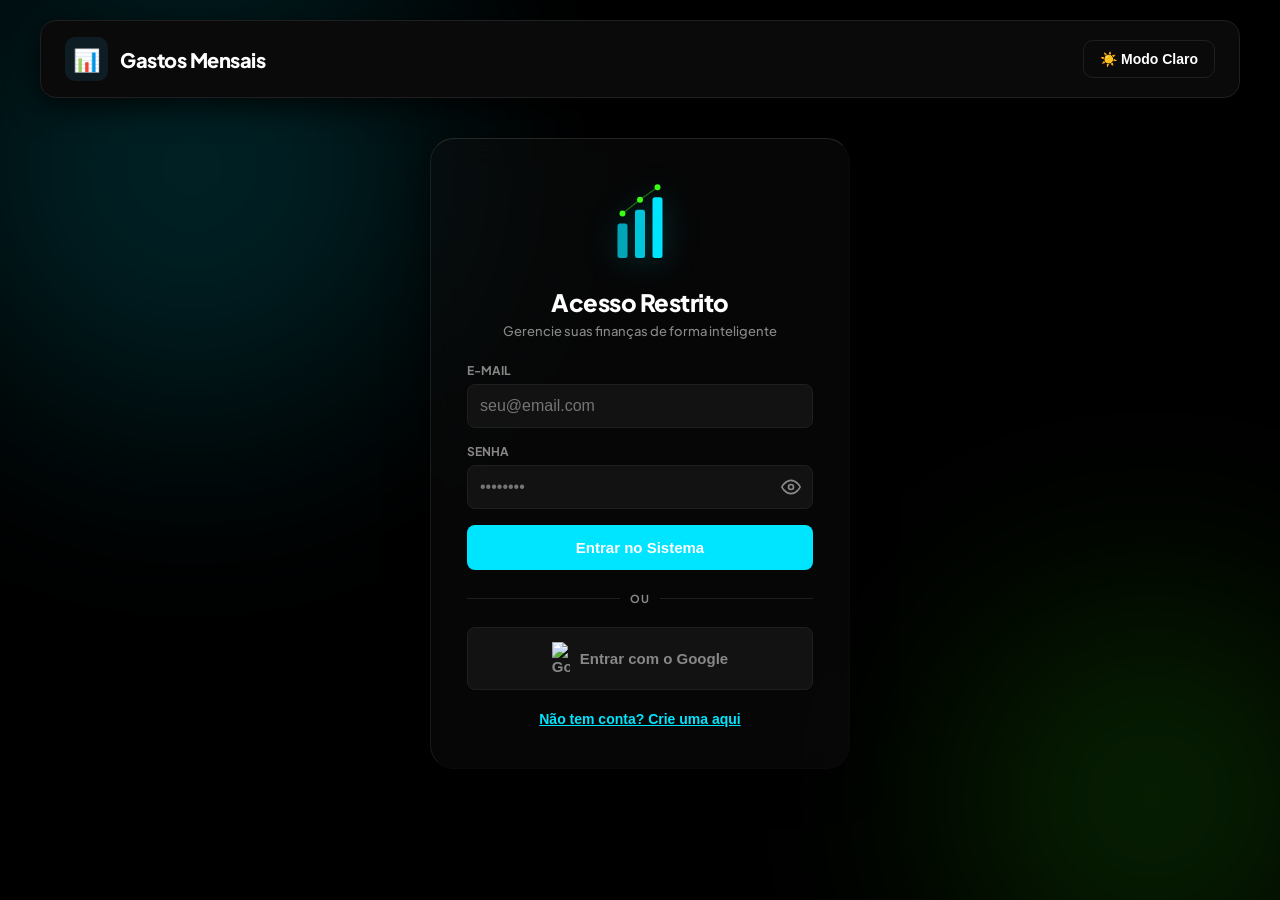
==== public/index.html @ 3fa5c8b8 "Primeiro commit — App de Monitoramento de Gastos" ====
<!DOCTYPE html>
<html lang="pt-BR">
<head>
    <meta charset="UTF-8">
    <meta name="viewport" content="width=device-width, initial-scale=1.0, viewport-fit=cover">
    <meta name="theme-color" content="#0f172a">
    <title>Monitoramento de Gastos</title>
    
    <link href="https://fonts.googleapis.com/css2?family=Plus+Jakarta+Sans:wght@400;500;600;700;800&display=swap" rel="stylesheet">
    <link rel="stylesheet" href="style.css">
    
    <script src="https://cdn.jsdelivr.net/npm/chart.js"></script>
    <script src="https://cdn.jsdelivr.net/npm/chartjs-plugin-datalabels@2.0.0"></script>
</head>
<body>

    <div id="banner-offline" class="banner-offline" style="display: none;">
        <span>⚡ Sem conexão — você está offline. Algumas funções podem não funcionar.</span>
    </div>

    <div class="container">
        
        <div class="cabecalho-principal">
            <div class="logo-container">
                <div class="logo-icone">📊</div>
                <h1 class="logo-marca">Gastos <span>Mensais</span></h1>
            </div>
            <div class="acoes-topo">
                <button id="btn-tema" class="btn-acao icon-btn" title="Alternar Tema">
                    ☀️ Modo Claro
                </button>
                <button id="btn-sair-nav" class="btn-acao btn-sair" style="display: none;">
                    Sair 🚪
                </button>
            </div>
        </div>
        
        <div id="tela-login" class="animado">
            <div class="card-login">
                <div class="login-icone-container">
                    <div class="icone-login-barras">
                        <svg viewBox="0 0 32 32" width="80" height="80">
                            <rect x="7" y="22" width="4" height="8" rx="1" fill="#00e5ff" opacity="0.7">
                                <animate attributeName="height" values="8;14;8" dur="2.5s" repeatCount="indefinite"/>
                                <animate attributeName="y" values="22;16;22" dur="2.5s" repeatCount="indefinite"/>
                            </rect>
                            <rect x="14" y="16" width="4" height="14" rx="1" fill="#00e5ff" opacity="0.85">
                                <animate attributeName="height" values="14;20;14" dur="2.5s" begin="0.2s" repeatCount="indefinite"/>
                                <animate attributeName="y" values="16;10;16" dur="2.5s" begin="0.2s" repeatCount="indefinite"/>
                            </rect>
                            <rect x="21" y="10" width="4" height="20" rx="1" fill="#00e5ff">
                                <animate attributeName="height" values="20;26;20" dur="2.5s" begin="0.4s" repeatCount="indefinite"/>
                                <animate attributeName="y" values="10;4;10" dur="2.5s" begin="0.4s" repeatCount="indefinite"/>
                            </rect>
                            <circle cx="9" cy="18" r="1.2" fill="#39ff14">
                                <animate attributeName="cy" values="18;12;18" dur="2.5s" repeatCount="indefinite"/>
                            </circle>
                            <circle cx="16" cy="12" r="1.2" fill="#39ff14">
                                <animate attributeName="cy" values="12;6;12" dur="2.5s" begin="0.2s" repeatCount="indefinite"/>
                            </circle>
                            <circle cx="23" cy="6" r="1.2" fill="#39ff14">
                                <animate attributeName="cy" values="6;0;6" dur="2.5s" begin="0.4s" repeatCount="indefinite"/>
                            </circle>
                            <line x1="9" y1="18" x2="16" y2="12" stroke="#39ff14" stroke-width="0.5" opacity="0.4">
                                <animate attributeName="y1" values="18;12;18" dur="2.5s" repeatCount="indefinite"/>
                                <animate attributeName="y2" values="12;6;12" dur="2.5s" begin="0.2s" repeatCount="indefinite"/>
                            </line>
                            <line x1="16" y1="12" x2="23" y2="6" stroke="#39ff14" stroke-width="0.5" opacity="0.4">
                                <animate attributeName="y1" values="12;6;12" dur="2.5s" begin="0.2s" repeatCount="indefinite"/>
                                <animate attributeName="y2" values="6;0;6" dur="2.5s" begin="0.4s" repeatCount="indefinite"/>
                            </line>
                        </svg>
                    </div>
                </div>
                <h2 id="titulo-login">Acesso Restrito</h2>
                <p class="login-subtitulo">Gerencie suas finanças de forma inteligente</p>
                <form id="form-login">
    <div class="input-group">
        <label for="email-login">E-mail</label>
        <input type="email" id="email-login" placeholder="seu@email.com" required>
    </div>
    <div class="input-group">
        <label for="senha-login">Senha</label>
        <div class="campo-senha-wrapper">
            <input type="password" id="senha-login" placeholder="••••••••" required minlength="6">
            <button type="button" class="btn-toggle-senha" data-alvo="senha-login" title="Mostrar senha">
                <svg class="icone-olho-aberto" width="20" height="20" viewBox="0 0 24 24" fill="none" stroke="currentColor" stroke-width="2" stroke-linecap="round" stroke-linejoin="round"><path d="M1 12s4-8 11-8 11 8 11 8-4 8-11 8-11-8-11-8z"/><circle cx="12" cy="12" r="3"/></svg>
                <svg class="icone-olho-fechado" width="20" height="20" viewBox="0 0 24 24" fill="none" stroke="currentColor" stroke-width="2" stroke-linecap="round" stroke-linejoin="round" style="display:none;"><path d="M17.94 17.94A10.07 10.07 0 0 1 12 20c-7 0-11-8-11-8a18.45 18.45 0 0 1 5.06-5.94M9.9 4.24A9.12 9.12 0 0 1 12 4c7 0 11 8 11 8a18.5 18.5 0 0 1-2.16 3.19m-6.72-1.07a3 3 0 1 1-4.24-4.24"/><line x1="1" y1="1" x2="23" y2="23"/></svg>
            </button>
        </div>
    </div>
    <div id="container-confirma-senha" class="input-group" style="display: none;">
        <label for="confirma-senha">Confirme a Senha</label>
        <div class="campo-senha-wrapper">
            <input type="password" id="confirma-senha" placeholder="••••••••" minlength="6">
            <button type="button" class="btn-toggle-senha" data-alvo="confirma-senha" title="Mostrar senha">
                <svg class="icone-olho-aberto" width="20" height="20" viewBox="0 0 24 24" fill="none" stroke="currentColor" stroke-width="2" stroke-linecap="round" stroke-linejoin="round"><path d="M1 12s4-8 11-8 11 8 11 8-4 8-11 8-11-8-11-8z"/><circle cx="12" cy="12" r="3"/></svg>
                <svg class="icone-olho-fechado" width="20" height="20" viewBox="0 0 24 24" fill="none" stroke="currentColor" stroke-width="2" stroke-linecap="round" stroke-linejoin="round" style="display:none;"><path d="M17.94 17.94A10.07 10.07 0 0 1 12 20c-7 0-11-8-11-8a18.45 18.45 0 0 1 5.06-5.94M9.9 4.24A9.12 9.12 0 0 1 12 4c7 0 11 8 11 8a18.5 18.5 0 0 1-2.16 3.19m-6.72-1.07a3 3 0 1 1-4.24-4.24"/><line x1="1" y1="1" x2="23" y2="23"/></svg>
            </button>
        </div>
    </div>
    <div id="container-forca-senha" class="forca-senha-container" style="display: none;">
        <div class="forca-senha-barras">
            <div class="forca-barra" id="forca-barra-1"></div>
            <div class="forca-barra" id="forca-barra-2"></div>
            <div class="forca-barra" id="forca-barra-3"></div>
            <div class="forca-barra" id="forca-barra-4"></div>
        </div>
        <span id="forca-senha-texto" class="forca-senha-texto">Muito fraca</span>
        <div id="forca-senha-dicas" class="forca-senha-dicas"></div>
    </div>
    
    <button type="submit" id="btn-entrar" class="btn-primario">Entrar no Sistema</button>
    
    <div class="login-divisor">
        <hr><span>OU</span><hr>
    </div>
    
    <button type="button" id="btn-google" class="btn-secundario btn-google-login">
        <img src="https://www.gstatic.com/firebasejs/ui/2.0.0/images/auth/google.svg" alt="Google" style="width: 18px;">
        Entrar com o Google
    </button>
</form>
                <p id="msg-erro" class="erro-login" style="display: none;">Erro ao acessar!</p>
                <button id="btn-mudar-modo" class="btn-alternar-auth">Não tem conta? Crie uma aqui</button>
            </div>
        </div>

        <div id="tela-app" style="display: none;" class="animado">
            
            <div id="saudacao-usuario" class="saudacao-usuario">
                <h2>Olá, <span id="nome-usuario">usuário</span>!</h2>
                <p id="saudacao-subtitulo">Veja como estão suas finanças hoje.</p>
            </div>

            <div class="dashboard-grid">
                
                <div class="coluna-resumo">
                    <div class="card card-espacado">
                        <div class="resumo-cabecalho">
                            <h3>Resumo Financeiro</h3>
                            <select id="filtro-mes">
                                <option value="Todos">Carregando...</option>
                            </select>
                        </div>
                        
                        <div class="grid-resumo">
                            <div class="card-resumo card-receita">
                                <p class="rotulo-resumo">⬆️ Receitas</p>
                                <p id="valor-receitas-display" class="valor-resumo valor-receita">R$ 0,00</p>
                            </div>
                            
                            <div class="card-resumo card-despesa">
                                <p class="rotulo-resumo">⬇️ Despesas</p>
                                <p id="valor-despesas-display" class="valor-resumo valor-despesa">R$ 0,00</p>
                            </div>

                            <div class="card-resumo card-saldo">
                                <p class="rotulo-resumo">Saldo Líquido</p>
                                <p id="valor-saldo-display" class="valor-resumo valor-saldo">R$ 0,00</p>
                            </div>

                            <div class="card-resumo card-progresso">
                                <p class="rotulo-resumo">📉 Uso da Receita</p>
                                <div class="barra-progresso-container">
                                    <div class="barra-progresso-fundo">
                                        <div id="barra-progresso-preenchimento" class="barra-progresso-preenchimento" style="width: 0%;"></div>
                                    </div>
                                    <span id="texto-progresso" class="texto-progresso">0%</span>
                                </div>
                                <p id="legenda-progresso" class="legenda-progresso">Sem receitas registradas</p>
                            </div>
                        </div>
                    </div>

                    <div class="card">
                        <h3 class="titulo-secao">Distribuição de Gastos</h3>
                        <div class="painel-grafico">
                            <canvas id="graficoPizza"></canvas>
                        </div>
                        <div id="dashboard-categorias" class="dashboard-categorias"></div>
                    </div>
                </div>

                <div class="coluna-dados">
                    <div class="card card-espacado">
                        <form id="form-despesa" autocomplete="off">
                            <div class="form-despesa-grid">
                                <div class="input-group">
                                    <label for="tipo-lancamento">Tipo</label>
                                    <select id="tipo-lancamento" class="tipo-lancamento-select" required>
                                        <option value="saida" selected>🔴 Despesa</option>
                                        <option value="entrada">🟢 Receita</option>
                                    </select>
                                </div>
                                <div class="input-group">
                                    <label for="descricao">Descrição</label>
                                    <input type="text" id="descricao" placeholder="Ex: Salário, Aluguel..." required maxlength="100">
                                </div>
                                <div class="input-group">
                                    <label for="categoria">Categoria</label>
                                    <select id="categoria" required>
                                        <option value="" disabled selected>Escolha...</option>
                                        <option value="Contas Fixas">Contas Fixas</option>
                                        <option value="Alimentação">Alimentação</option>
                                        <option value="Transporte">Transporte</option>
                                        <option value="Educação">Educação</option>
                                        <option value="Saúde">Saúde</option>
                                        <option value="Outros">Outros</option>
                                    </select>
                                </div>
                                <div class="input-group">
                                    <label for="valor">Valor (R$)</label>
                                    <input type="number" id="valor" placeholder="0,00" step="0.01" min="0.01" max="9999999.99" required>
                                </div>
                                <div class="input-group">
                                    <label for="data-lancamento">Data</label>
                                    <input type="date" id="data-lancamento">
                                </div>
                            </div>
                            <div class="form-acoes">
                                <button type="submit" id="btn-submit" class="btn-primario">➕ Adicionar Lançamento</button>
                                <button type="button" id="btn-cancelar-edicao" class="btn-cancelar">❌ Cancelar</button>
                            </div>
                        </form>
                    </div>

                    <div class="card">
                        <div class="cabecalho-tabela">
                            <h3>Histórico de Lançamentos</h3>
                        </div>
                        <div class="barra-busca-container">
                            <input type="text" id="input-busca" placeholder="🔍 Buscar lançamentos..." class="input-busca">
                        </div>
                        <div class="tabela-responsiva">
                            <table id="tabela-despesas">
                                <thead>
                                    <tr>
                                        <th>Ações</th>
                                        <th>Descrição</th>
                                        <th>Categoria</th>
                                        <th>Data</th>
                                        <th class="coluna-valor">Valor</th>
                                    </tr>
                                </thead>
                                <tbody id="tabela-corpo"></tbody>
                            </table>
                        </div>
                    </div>
                </div>

            </div>
        </div>
    </div>

    <div id="modal-confirmar" class="modal-overlay" style="display: none;">
        <div class="modal-caixa">
            <div class="modal-icone">⚠️</div>
            <h3 id="modal-titulo">Confirmar ação</h3>
            <p id="modal-mensagem">Tem certeza que deseja apagar este lançamento?</p>
            <div class="modal-botoes">
                <button id="modal-cancelar" class="btn-secundario">Cancelar</button>
                <button id="modal-confirmar-btn" class="btn-primario btn-perigo">Apagar</button>
            </div>
        </div>
    </div>

    <div id="toast-container" class="toast-container"></div>

    <button id="btn-abrir-chat" class="btn-ia-flutuante" style="display: none;">
        <span class="btn-ia-icone">✨</span>
        <span class="btn-ia-texto">Assistente IA</span>
    </button>

    <div id="container-chat-ia" class="chat-ia-oculto">
        <div class="chat-cabecalho">
            <div class="chat-cabecalho-info">
                <div class="chat-avatar">🤖</div>
                <div>
                    <h3>Assistente Financeiro</h3>
                    <span class="chat-status">● Online</span>
                </div>
            </div>
            <button id="btn-fechar-chat" title="Fechar chat">✕</button>
        </div>
        <div id="area-mensagens" class="chat-mensagens">
            <div class="mensagem ia">
                <div class="mensagem-conteudo">Olá! Sou sua IA financeira. Tenho acesso aos seus dados — pergunte sobre seus gastos, saldo ou peça dicas! 💰</div>
            </div>
        </div>
        <div class="chat-input-grupo">
            <input type="text" id="input-mensagem-ia" placeholder="Pergunte algo...">
            <button id="btn-enviar-ia" title="Enviar mensagem">
                <svg width="18" height="18" viewBox="0 0 24 24" fill="none" stroke="currentColor" stroke-width="2.5" stroke-linecap="round" stroke-linejoin="round"><line x1="22" y1="2" x2="11" y2="13"/><polygon points="22 2 15 22 11 13 2 9 22 2"/></svg>
            </button>
        </div>
    </div>

    <script type="module" src="app.js"></script>
</body>
</html>
---- public/style.css ----
:root {
    --bg-fundo: #000000;
    --bg-cards: #0a0a0a;
    --bg-inputs: #121212;
    --texto-dark: #ffffff;
    --texto-muted: #888888;
    --borda: #1f1f1f;
    --primaria: #00e5ff;
    --primaria-hover: #00b8cc;
    --sucesso: #39ff14;
    --perigo: #ff003c;
    --sombra-card: 0 8px 32px 0 rgba(0, 0, 0, 0.8);
    --sombra-hover: 0 8px 32px 0 rgba(0, 229, 255, 0.15);
    --transicao: all 0.3s cubic-bezier(0.4, 0, 0.2, 1);
}

body.light-mode {
    --bg-fundo: #f1f5f9;
    --bg-cards: #ffffff;
    --bg-inputs: #f8fafc;
    --texto-dark: #0f172a;
    --texto-muted: #64748b;
    --borda: #e2e8f0;
    --primaria: #2563eb;
    --primaria-hover: #1d4ed8;
    --sucesso: #16a34a;
    --perigo: #dc2626;
    --sombra-card: 0 4px 6px -1px rgba(0, 0, 0, 0.05), 0 2px 4px -2px rgba(0, 0, 0, 0.025);
    --sombra-hover: 0 10px 15px -3px rgba(0, 0, 0, 0.1);
}

*, *::before, *::after {
    box-sizing: border-box;
}

html, body {
    overflow-x: hidden;
    max-width: 100vw;
    margin: 0;
    padding: 0;
}

body {
    font-family: 'Plus Jakarta Sans', sans-serif;
    background-color: var(--bg-fundo);
    color: var(--texto-dark);
    min-height: 100vh;
    transition: background-color 0.4s ease, color 0.4s ease;
    position: relative;
    z-index: 1;
    padding: 20px;
}

body::before, body::after {
    content: '';
    position: fixed;
    border-radius: 50%;
    filter: blur(120px);
    z-index: -1;
    pointer-events: none;
    opacity: 0.15;
    transition: var(--transicao);
}

body::before {
    top: -10%;
    left: -5%;
    width: 40vw;
    height: 40vw;
    background: var(--primaria);
}

body::after {
    bottom: -10%;
    right: -5%;
    width: 30vw;
    height: 30vw;
    background: var(--sucesso);
}

body.light-mode::before, body.light-mode::after {
    display: block;
    filter: blur(140px);
    opacity: 0.85;
}

body.light-mode::before {
    background: linear-gradient(135deg, #93c5fd, #a5b4fc);
    width: 50vw;
    height: 50vw;
}

body.light-mode::after {
    background: linear-gradient(135deg, #86efac, #6ee7b7);
    width: 40vw;
    height: 40vw;
}

.container {
    max-width: 1200px;
    margin: 0 auto;
    position: relative;
    width: 100%;
}

.cabecalho-principal {
    display: flex;
    justify-content: space-between;
    align-items: center;
    margin-bottom: 40px;
    padding: 16px 24px;
    background: var(--bg-cards);
    border: 1px solid var(--borda);
    border-radius: 16px;
    box-shadow: var(--sombra-card);
}

.logo-container {
    display: flex;
    align-items: center;
    gap: 12px;
}

.logo-icone {
    font-size: 22px;
    background: rgba(56, 189, 248, 0.1);
    padding: 8px;
    border-radius: 10px;
}

.logo-marca {
    font-size: 20px;
    font-weight: 800;
    margin: 0;
    color: var(--texto-dark);
    letter-spacing: -0.5px;
}

.logo-marca span {
    color: var(--texto-dark);
}

.acoes-topo {
    display: flex;
    gap: 12px;
    align-items: center;
}

.btn-acao {
    background: transparent;
    border: 1px solid var(--borda);
    color: var(--texto-dark);
    padding: 10px 16px;
    border-radius: 10px;
    cursor: pointer;
    font-size: 14px;
    font-weight: 600;
    transition: var(--transicao);
    display: flex;
    align-items: center;
    gap: 8px;
}

.btn-acao:hover {
    background: var(--bg-inputs);
    transform: translateY(-2px);
    border-color: var(--texto-muted);
}

.btn-sair {
    border-color: transparent;
    color: var(--perigo);
    background: rgba(248, 113, 113, 0.1);
}

.btn-sair:hover {
    background: var(--perigo);
    color: white;
    border-color: var(--perigo);
}

#tela-login {
    display: flex;
    justify-content: center;
    align-items: center;
    min-height: 70vh;
}

.card-login {
    background: rgba(15, 15, 15, 0.45);
    backdrop-filter: blur(16px);
    -webkit-backdrop-filter: blur(16px);
    border-top: 1px solid rgba(255, 255, 255, 0.12);
    border-left: 1px solid rgba(255, 255, 255, 0.08);
    border-right: 1px solid rgba(255, 255, 255, 0.02);
    border-bottom: 1px solid rgba(255, 255, 255, 0.02);
    padding: 40px 36px;
    border-radius: 24px;
    box-shadow: 0 10px 40px 0 rgba(0, 0, 0, 0.6);
    width: 100%;
    max-width: 420px;
    text-align: center;
    transition: var(--transicao);
}

body.light-mode .card-login {
    background: rgba(255, 255, 255, 0.55);
    backdrop-filter: blur(20px);
    -webkit-backdrop-filter: blur(20px);
    border-top: 1px solid rgba(255, 255, 255, 0.8);
    border-left: 1px solid rgba(255, 255, 255, 0.6);
    border-right: 1px solid rgba(0, 0, 0, 0.04);
    border-bottom: 1px solid rgba(0, 0, 0, 0.06);
    box-shadow: 0 8px 32px -4px rgba(0, 0, 0, 0.1), 0 2px 4px rgba(0, 0, 0, 0.04);
}

/* =========================================
   ÍCONE ANIMADO DE LOGIN
   ========================================= */
.login-icone-container {
    position: relative;
    width: 88px;
    height: 88px;
    margin: 0 auto 12px auto;
    display: flex;
    align-items: center;
    justify-content: center;
}

.icone-login-barras {
    width: 80px;
    height: 80px;
    display: flex;
    align-items: center;
    justify-content: center;
    filter: drop-shadow(0 4px 16px rgba(0, 229, 255, 0.25));
}

.icone-login-barras svg {
    overflow: visible;
}

/* Light mode - barras usam cores do tema claro */
body.light-mode .icone-login-barras {
    filter: drop-shadow(0 4px 12px rgba(37, 99, 235, 0.2));
}

body.light-mode .icone-login-barras rect[fill="#00e5ff"] {
    fill: #2563eb;
}

body.light-mode .icone-login-barras circle[fill="#39ff14"] {
    fill: #16a34a;
}

body.light-mode .icone-login-barras line[stroke="#39ff14"] {
    stroke: #16a34a;
}

/* =========================================
   INDICADOR DE FORÇA DA SENHA
   ========================================= */
.forca-senha-container {
    display: flex;
    flex-direction: column;
    gap: 6px;
    padding: 0;
    animation: fadeIn 0.3s ease-out;
}

.forca-senha-barras {
    display: flex;
    gap: 4px;
}

.forca-barra {
    flex: 1;
    height: 4px;
    border-radius: 99px;
    background: var(--borda);
    transition: background 0.3s ease, box-shadow 0.3s ease;
}

.forca-barra.ativa-fraca {
    background: #ef4444;
    box-shadow: 0 0 6px rgba(239, 68, 68, 0.3);
}

.forca-barra.ativa-media {
    background: #f59e0b;
    box-shadow: 0 0 6px rgba(245, 158, 11, 0.3);
}

.forca-barra.ativa-boa {
    background: #22c55e;
    box-shadow: 0 0 6px rgba(34, 197, 94, 0.3);
}

.forca-barra.ativa-forte {
    background: #06b6d4;
    box-shadow: 0 0 6px rgba(6, 182, 212, 0.3);
}

.forca-senha-texto {
    font-size: 11px;
    font-weight: 700;
    text-transform: uppercase;
    letter-spacing: 0.5px;
    text-align: left;
    transition: color 0.3s ease;
}

.forca-senha-texto.texto-fraca { color: #ef4444; }
.forca-senha-texto.texto-media { color: #f59e0b; }
.forca-senha-texto.texto-boa { color: #22c55e; }
.forca-senha-texto.texto-forte { color: #06b6d4; }

.forca-senha-dicas {
    display: flex;
    flex-wrap: wrap;
    gap: 4px;
    text-align: left;
}

.dica-senha {
    font-size: 10px;
    padding: 2px 8px;
    border-radius: 4px;
    font-weight: 600;
    transition: all 0.2s ease;
}

.dica-senha.pendente {
    background: rgba(239, 68, 68, 0.1);
    color: #ef4444;
    border: 1px solid rgba(239, 68, 68, 0.2);
}

.dica-senha.completa {
    background: rgba(34, 197, 94, 0.1);
    color: #22c55e;
    border: 1px solid rgba(34, 197, 94, 0.2);
    text-decoration: line-through;
    opacity: 0.7;
}

body.light-mode .dica-senha.pendente {
    background: #fef2f2;
    color: #dc2626;
    border-color: #fecaca;
}

body.light-mode .dica-senha.completa {
    background: #f0fdf4;
    color: #16a34a;
    border-color: #bbf7d0;
}

.card-login h2 {
    margin-bottom: 6px;
    font-size: 24px;
    font-weight: 800;
    letter-spacing: -0.5px;
}

.login-subtitulo {
    color: var(--texto-muted);
    font-size: 13px;
    font-weight: 500;
    margin: 0 0 24px 0;
}

.card-login form {
    display: flex;
    flex-direction: column;
    gap: 16px;
}

.login-divisor {
    display: flex;
    align-items: center;
    gap: 10px;
    margin: 4px 0;
}

.login-divisor hr {
    flex: 1;
    border: none;
    border-top: 1px solid var(--borda);
}

.login-divisor span {
    font-size: 11px;
    color: var(--texto-muted);
    font-weight: 700;
    letter-spacing: 1px;
}

.btn-google-login {
    display: flex;
    justify-content: center;
    align-items: center;
    gap: 10px;
    width: 100%;
}

#container-confirma-senha {
    display: none;
    width: 100%;
}

.erro-login {
    display: none;
    color: var(--perigo);
    margin-top: 15px;
    font-size: 14px;
    font-weight: 700;
    padding: 8px;
    background: rgba(239, 68, 68, 0.1);
    border-radius: 6px;
}

.btn-alternar-auth {
    background: none;
    border: none;
    color: var(--primaria);
    cursor: pointer;
    margin-top: 20px;
    font-weight: 600;
    font-size: 14px;
    text-decoration: underline;
}

.dashboard-grid {
    display: grid;
    grid-template-columns: 350px 1fr;
    gap: 24px;
    align-items: start;
}

.card {
    background: rgba(15, 15, 15, 0.45);
    backdrop-filter: blur(16px);
    -webkit-backdrop-filter: blur(16px);
    border-top: 1px solid rgba(255, 255, 255, 0.12);
    border-left: 1px solid rgba(255, 255, 255, 0.08);
    border-right: 1px solid rgba(255, 255, 255, 0.02);
    border-bottom: 1px solid rgba(255, 255, 255, 0.02);
    border-radius: 20px;
    padding: 24px;
    box-shadow: 0 10px 40px 0 rgba(0, 0, 0, 0.6);
    margin-bottom: 24px;
    transition: box-shadow 0.3s ease, transform 0.3s cubic-bezier(0.25, 0.8, 0.25, 1);
}

.card:hover {
    box-shadow: 0 15px 40px -5px rgba(0, 0, 0, 0.7);
    transform: translateY(-2px);
}

.card-resumo {
    padding: 20px;
    border-radius: 12px;
    background: linear-gradient(135deg, rgba(255, 255, 255, 0.05) 0%, rgba(0, 0, 0, 0.4) 100%);
    backdrop-filter: blur(16px);
    -webkit-backdrop-filter: blur(16px);
    position: relative;
    overflow: hidden;
    z-index: 1;
    border-top: 1px solid rgba(255, 255, 255, 0.15);
    border-left: 1px solid rgba(255, 255, 255, 0.15);
    border-right: 1px solid rgba(255, 255, 255, 0.02);
    border-bottom: 1px solid rgba(255, 255, 255, 0.02);
    transition: transform 0.3s cubic-bezier(0.25, 0.8, 0.25, 1), box-shadow 0.3s cubic-bezier(0.25, 0.8, 0.25, 1);
}

.card-resumo:hover {
    transform: translateY(-5px) scale(1.02);
    box-shadow: 0 12px 24px -10px rgba(0, 0, 0, 0.7);
}

.card-resumo::before {
    display: none;
}

.card-receita {
    box-shadow: 0 8px 20px -10px rgba(57, 255, 20, 0.08);
}

.card-despesa {
    box-shadow: 0 8px 20px -10px rgba(255, 0, 60, 0.08);
}

.card-saldo {
    box-shadow: 0 8px 20px -10px rgba(0, 229, 255, 0.08);
}

#valor-receitas-display, .brilho-positivo, .valor-positivo {
    color: var(--sucesso) !important;
    text-shadow: 0 0 12px rgba(57, 255, 20, 0.25) !important;
}

#valor-despesas-display, .brilho-negativo, .valor-negativo {
    color: var(--perigo) !important;
    text-shadow: 0 0 12px rgba(255, 0, 60, 0.25) !important;
}

#valor-saldo-display {
    transition: all 0.4s cubic-bezier(0.4, 0, 0.2, 1);
}

.dashboard-categorias {
    margin-top: 20px;
    display: flex;
    flex-direction: column;
    gap: 10px;
}

.card-cat {
    display: flex;
    justify-content: space-between;
    align-items: center;
    padding: 12px 15px;
    background: linear-gradient(135deg, rgba(255, 255, 255, 0.03) 0%, rgba(0, 0, 0, 0.3) 100%);
    border-radius: 8px;
    border-top: 1px solid rgba(255, 255, 255, 0.1);
    border-left: 1px solid rgba(255, 255, 255, 0.1);
    border-right: 1px solid rgba(255, 255, 255, 0.02);
    border-bottom: 1px solid rgba(255, 255, 255, 0.02);
    font-size: 14px;
    transition: background 0.3s, transform 0.2s ease, box-shadow 0.2s ease;
}

.card-cat:hover {
    background: rgba(255, 255, 255, 0.08);
    transform: translateX(4px);
    box-shadow: -3px 0 0 var(--primaria);
}

.card-cat-header {
    display: flex;
    align-items: center;
    gap: 8px;
}

.card-cat p {
    margin: 0;
    font-weight: 800;
}

.form-despesa-grid {
    display: grid;
    grid-template-columns: 1fr;
    gap: 16px;
    margin-bottom: 20px;
}

@media (min-width: 800px) {
    .form-despesa-grid {
        grid-template-columns: minmax(140px, 1fr) 1.5fr 1fr minmax(100px, 0.8fr) minmax(155px, 1fr);
    }
}

.input-group {
    display: flex;
    flex-direction: column;
    gap: 6px;
    text-align: left;
    min-width: 0;
}

.input-group label {
    font-size: 12px;
    font-weight: 700;
    color: var(--texto-muted);
    text-transform: uppercase;
}

input, select {
    width: 100%;
    padding: 12px;
    border: 1px solid var(--borda);
    background-color: var(--bg-inputs);
    border-radius: 8px;
    font-size: 16px;
    color: var(--texto-dark);
    transition: var(--transicao);
}

input:focus, select:focus {
    outline: none;
    border-color: var(--primaria);
    box-shadow: 0 0 0 3px rgba(0, 229, 255, 0.15);
    background-color: rgba(255, 255, 255, 0.03);
}

input:hover, select:hover {
    border-color: var(--borda);
    box-shadow: 0 0 5px rgba(59, 130, 246, 0.15);
}

button.btn-primario {
    padding: 14px;
    background-color: var(--primaria);
    color: white;
    border: none;
    border-radius: 8px;
    font-size: 15px;
    font-weight: 700;
    cursor: pointer;
    transition: var(--transicao);
}

button.btn-primario:hover {
    background-color: var(--primaria-hover);
    transform: translateY(-2px);
}

button.btn-secundario {
    padding: 14px 16px;
    background-color: var(--bg-inputs);
    color: var(--texto-muted);
    border: 1px solid var(--borda);
    border-radius: 8px;
    font-size: 15px;
    font-weight: 700;
    cursor: pointer;
    transition: var(--transicao);
}

button.btn-secundario:hover {
    background-color: var(--bg-cards);
    color: var(--texto-dark);
    border-color: var(--texto-muted);
    transform: translateY(-2px);
}

.tabela-responsiva {
    width: 100%;
    overflow-x: auto;
    -webkit-overflow-scrolling: touch;
    margin-top: 10px;
}

table {
    width: 100%;
    border-collapse: collapse;
    min-width: 600px;
}

th {
    text-align: left;
    padding: 12px;
    font-size: 11px;
    color: var(--texto-muted);
    text-transform: uppercase;
    border-bottom: 1px solid var(--borda);
}

td {
    padding: 14px 12px;
    border-bottom: 1px solid var(--borda);
    font-size: 14px;
    vertical-align: middle;
}

#tabela-corpo tr {
    transition: background-color 0.2s ease, transform 0.2s ease;
}

#tabela-corpo tr:hover {
    background-color: rgba(0, 229, 255, 0.05);
    transform: scale(1.01);
}

.acoes-container {
    display: flex;
    gap: 8px;
    align-items: center;
    justify-content: center;
}

.acoes-container button {
    display: flex;
    align-items: center;
    justify-content: center;
}

.btn-status {
    border: none;
    border-radius: 6px;
    padding: 6px 10px;
    cursor: pointer;
    font-size: 14px;
    transition: var(--transicao);
}

.status-pago {
    background: rgba(16, 185, 129, 0.2);
    border: 1px solid var(--sucesso);
}

.status-pendente {
    background: rgba(239, 68, 68, 0.2);
    border: 1px solid var(--perigo);
}

.btn-editar {
    background: rgba(59, 130, 246, 0.1);
    color: var(--primaria);
    border: none;
    padding: 6px;
    border-radius: 6px;
    cursor: pointer;
    transition: 0.2s;
}

.btn-editar:hover {
    background: var(--primaria);
    color: white;
    transform: scale(1.1);
}

.btn-excluir {
    background: rgba(239, 68, 68, 0.1);
    color: #ef4444;
    border: none;
    padding: 6px;
    border-radius: 6px;
    cursor: pointer;
    transition: 0.2s;
}

.btn-excluir:hover {
    background: #ef4444;
    color: white;
    transform: scale(1.1);
}

.tag {
    padding: 4px 10px;
    border-radius: 20px;
    font-size: 11px;
    font-weight: 700;
    white-space: nowrap;
}

.cat-contas {
    background: rgba(255, 0, 60, 0.15);
    color: #ff003c;
    border: 1px solid rgba(255, 0, 60, 0.4);
}

.cat-alimentacao {
    background: rgba(57, 255, 20, 0.15);
    color: #39ff14;
    border: 1px solid rgba(57, 255, 20, 0.4);
}

.cat-transporte {
    background: rgba(0, 229, 255, 0.15);
    color: #00e5ff;
    border: 1px solid rgba(0, 229, 255, 0.4);
}

.cat-educacao {
    background: rgba(181, 0, 255, 0.15);
    color: #b500ff;
    border: 1px solid rgba(181, 0, 255, 0.4);
}

.cat-saude {
    background: rgba(255, 0, 255, 0.15);
    color: #ff00ff;
    border: 1px solid rgba(255, 0, 255, 0.4);
}

.cat-outros {
    background: rgba(255, 170, 0, 0.15);
    color: #ffaa00;
    border: 1px solid rgba(255, 170, 0, 0.4);
}

.cat-salario {
    background: rgba(34, 197, 94, 0.15);
    color: #22c55e;
    border: 1px solid rgba(34, 197, 94, 0.4);
}

.cat-freelance {
    background: rgba(6, 182, 212, 0.15);
    color: #06b6d4;
    border: 1px solid rgba(6, 182, 212, 0.4);
}

.cat-investimentos {
    background: rgba(139, 92, 246, 0.15);
    color: #8b5cf6;
    border: 1px solid rgba(139, 92, 246, 0.4);
}

.cat-vendas {
    background: rgba(249, 115, 22, 0.15);
    color: #f97316;
    border: 1px solid rgba(249, 115, 22, 0.4);
}

.linha-paga {
    opacity: 0.5;
}

/* =========================================
   ANIMAÇÃO DE CONFIRMAÇÃO — PAGO/PENDENTE
   ========================================= */
@keyframes flashPago {
    0% { background-color: transparent; }
    30% { background-color: rgba(57, 255, 20, 0.15); }
    100% { background-color: transparent; }
}

@keyframes flashPendente {
    0% { background-color: transparent; }
    30% { background-color: rgba(255, 0, 60, 0.15); }
    100% { background-color: transparent; }
}

.animacao-pago {
    animation: flashPago 0.6s ease-out;
}

.animacao-pago .btn-status {
    animation: pulsoStatus 0.4s ease-out;
}

.animacao-pendente {
    animation: flashPendente 0.6s ease-out;
}

@keyframes pulsoStatus {
    0% { transform: scale(1); }
    40% { transform: scale(1.4); }
    100% { transform: scale(1); }
}

/* =========================================
   BANNER OFFLINE
   ========================================= */
.banner-offline {
    display: none;
    align-items: center;
    justify-content: center;
    gap: 8px;
    padding: 10px 16px;
    background: linear-gradient(135deg, rgba(255, 170, 0, 0.15) 0%, rgba(255, 100, 0, 0.1) 100%);
    border: 1px solid rgba(255, 170, 0, 0.3);
    border-radius: 12px;
    color: #ffaa00;
    font-size: 13px;
    font-weight: 600;
    margin: 0 auto 16px auto;
    max-width: 1200px;
    animation: fadeIn 0.3s ease-out;
}

body.light-mode .banner-offline {
    background: linear-gradient(135deg, #fff7ed 0%, #fffbeb 100%);
    border-color: #fed7aa;
    color: #9a3412;
}

/* Desabilitar botões visuais quando offline */
.modo-offline .btn-primario,
.modo-offline .btn-enviar-ia {
    opacity: 0.6;
    cursor: not-allowed;
}

@media (max-width: 600px) {
    .banner-offline {
        font-size: 12px;
        padding: 8px 12px;
        margin: 0 0 10px 0;
        border-radius: 10px;
    }
}

.toast-container {
    position: fixed;
    bottom: 20px;
    right: 20px;
    display: flex;
    flex-direction: column;
    gap: 10px;
    z-index: 9999;
}

.toast {
    min-width: 250px;
    padding: 14px 20px;
    border-radius: 8px;
    background: var(--bg-cards);
    color: var(--texto-dark);
    font-weight: 600;
    box-shadow: var(--sombra-hover);
    display: flex;
    align-items: center;
    gap: 12px;
    animation: slideIn 0.4s forwards;
}

@keyframes slideIn {
    from { transform: translateX(120%); }
    to { transform: translateX(0); }
}

@keyframes slideOut {
    to { transform: translateX(120%); opacity: 0; }
}

@keyframes fadeIn {
    from { opacity: 0; transform: translateY(10px); }
    to { opacity: 1; transform: translateY(0); }
}

.animado {
    animation: fadeIn 0.5s ease-out forwards;
}

.coluna-resumo, .coluna-dados {
    min-width: 0;
    width: 100%;
}

/* =========================================
   ESTADO VAZIO
   ========================================= */
.estado-vazio {
    text-align: center;
    padding: 40px 20px;
    color: var(--texto-muted);
}

.estado-vazio-icone {
    font-size: 48px;
    margin-bottom: 12px;
    opacity: 0.6;
}

.estado-vazio h4 {
    font-size: 16px;
    font-weight: 700;
    color: var(--texto-dark);
    margin: 0 0 6px 0;
}

.estado-vazio p {
    font-size: 13px;
    margin: 0;
    line-height: 1.5;
}

/* =========================================
   BREAKPOINT TABLET (601px — 900px)
   ========================================= */
@media (max-width: 900px) and (min-width: 601px) {
    .dashboard-grid {
        grid-template-columns: 280px 1fr;
        gap: 16px;
    }

    .card {
        padding: 20px;
    }

    .form-despesa-grid {
        grid-template-columns: 1fr 1fr;
    }

    .card-login {
        max-width: 380px;
        padding: 32px 28px;
    }

    .cabecalho-principal {
        padding: 14px 18px;
    }

    #valor-saldo-display {
        font-size: 26px !important;
    }

    .painel-grafico {
        height: 220px;
    }
}

/* =========================================
   BREAKPOINT MOBILE (até 600px)
   ========================================= */

@media (max-width: 600px) {
    body {
        padding: 10px;
        padding-bottom: calc(10px + env(safe-area-inset-bottom));
    }

    .dashboard-grid {
        grid-template-columns: 1fr;
    }

    .cabecalho-principal { 
        flex-direction: row;
        justify-content: space-between;
        align-items: center;
        padding: 12px 14px;
        gap: 10px;
    }
    
    .logo-container {
        gap: 6px;
    }
    
    .logo-icone {
        font-size: 16px;
        padding: 6px;
    }

    .logo-marca { 
        font-size: 14px;
        line-height: 1.1;
    } 
    
    .acoes-topo { 
        width: auto;
        justify-content: flex-end; 
        gap: 6px;
    }
    
    .btn-acao { 
        padding: 8px 10px; 
        font-size: 11px;
        white-space: nowrap;
    }
    
    .card {
        padding: 16px;
        max-width: 100%;
    }
    
    #valor-saldo-display {
        font-size: 24px !important;
    }
    
    .painel-grafico {
        height: 200px;
    }

    /* Toast acima do botão flutuante */
    .toast-container {
        bottom: 80px;
        right: 10px;
        left: 10px;
    }

    .toast {
        min-width: auto;
        width: 100%;
        font-size: 13px;
    }

    /* === TABELA VIRA CARDS NO MOBILE === */
    #tabela-despesas thead {
        display: none;
    }

    #tabela-despesas,
    #tabela-despesas tbody {
        display: block;
        min-width: 0;
    }

    table {
        min-width: 0;
    }

    #tabela-corpo tr {
        display: flex;
        flex-wrap: wrap;
        align-items: center;
        gap: 8px;
        padding: 14px;
        margin-bottom: 10px;
        background: linear-gradient(135deg, rgba(255, 255, 255, 0.05) 0%, rgba(0, 0, 0, 0.3) 100%);
        border: 1px solid rgba(255, 255, 255, 0.08);
        border-radius: 14px;
        position: relative;
    }

    #tabela-corpo tr:hover {
        transform: none;
        background: linear-gradient(135deg, rgba(255, 255, 255, 0.08) 0%, rgba(0, 0, 0, 0.3) 100%);
    }

    #tabela-corpo tr td {
        border: none;
        padding: 0;
    }

    /* Descrição — ocupa toda a largura no topo */
    #tabela-corpo tr td[data-label="Descrição"] {
        order: 1;
        flex: 1 1 60%;
        font-size: 15px;
    }

    /* Ações — ficam à direita no topo */
    #tabela-corpo tr td[data-label="Ações"] {
        order: 2;
        flex: 0 0 auto;
        margin-left: auto;
    }

    #tabela-corpo tr td[data-label="Ações"] .acoes-container {
        gap: 6px;
    }

    /* Data — abaixo da descrição */
    #tabela-corpo tr td[data-label="Data"] {
        order: 3;
        flex: 0 0 auto;
        font-size: 11px;
        opacity: 0.7;
    }

    /* Categoria — embaixo à esquerda */
    #tabela-corpo tr td[data-label="Categoria"] {
        order: 4;
        flex: 0 0 auto;
    }

    /* Valor — embaixo à direita */
    #tabela-corpo tr td[data-label="Valor"] {
        order: 5;
        flex: 1 1 auto;
        text-align: right !important;
        font-size: 15px;
    }

    .tabela-responsiva {
        overflow-x: visible;
    }

    /* Light mode cards */
    body.light-mode #tabela-corpo tr {
        background: rgba(255, 255, 255, 0.45);
        backdrop-filter: blur(8px);
        -webkit-backdrop-filter: blur(8px);
        border-top: 1px solid rgba(255, 255, 255, 0.7);
        border-left: 1px solid rgba(255, 255, 255, 0.5);
        border-right: 1px solid rgba(0, 0, 0, 0.03);
        border-bottom: 1px solid rgba(0, 0, 0, 0.05);
    }

    body.light-mode #tabela-corpo tr:hover {
        background: rgba(255, 255, 255, 0.65);
    }

    /* === LOGIN NO MOBILE === */
    .card-login {
        padding: 28px 22px;
        margin: 0 8px;
        border-radius: 18px;
    }

    .login-icone-container {
        width: 76px;
        height: 76px;
    }
    
    .icone-login-barras {
        width: 68px;
        height: 68px;
    }
    
    .icone-login-barras svg {
        width: 64px;
        height: 64px;
    }
    
    .forca-senha-dicas {
        gap: 3px;
    }
    
    .dica-senha {
        font-size: 9px;
        padding: 2px 6px;
    }

    .card-login h2 {
        font-size: 20px;
    }

    #tela-login {
        min-height: 60vh;
    }

    /* === FORMULÁRIO NO MOBILE === */
    .form-despesa-grid {
        grid-template-columns: 1fr 1fr;
        gap: 12px;
    }

    .form-despesa-grid .input-group:nth-child(2) {
        grid-column: 1 / -1;
    }

    .saudacao-usuario h2 {
        font-size: 20px;
    }

    .saudacao-usuario {
        margin-bottom: 20px;
    }
}

body::before {
    animation: moverAurora1 20s infinite alternate ease-in-out;
}

body::after {
    animation: moverAurora2 25s infinite alternate ease-in-out;
}

@keyframes moverAurora1 {
    0% { transform: translate(0, 0) scale(1); }
    50% { transform: translate(10vw, 15vh) scale(1.2); }
    100% { transform: translate(-5vw, 10vh) scale(0.9); }
}

@keyframes moverAurora2 {
    0% { transform: translate(0, 0) scale(1); }
    50% { transform: translate(-10vw, -15vh) scale(1.2); }
    100% { transform: translate(5vw, -10vh) scale(0.9); }
}

::-webkit-scrollbar {
    width: 8px;
    height: 8px;
}

::-webkit-scrollbar-track {
    background: var(--bg-fundo);
    border-radius: 4px;
}

::-webkit-scrollbar-thumb {
    background: var(--borda);
    border-radius: 4px;
}

::-webkit-scrollbar-thumb:hover {
    background: var(--texto-muted);
}

body.light-mode .card,
body.light-mode .card-resumo,
body.light-mode .card-cat,
body.light-mode .cabecalho-principal {
    background: rgba(255, 255, 255, 0.55);
    backdrop-filter: blur(16px);
    -webkit-backdrop-filter: blur(16px);
    border-top: 1px solid rgba(255, 255, 255, 0.8);
    border-left: 1px solid rgba(255, 255, 255, 0.6);
    border-right: 1px solid rgba(0, 0, 0, 0.04);
    border-bottom: 1px solid rgba(0, 0, 0, 0.06);
    box-shadow: 0 4px 24px -4px rgba(0, 0, 0, 0.08), 0 1px 2px rgba(0, 0, 0, 0.04);
}

body.light-mode .card-resumo:hover,
body.light-mode .card:hover {
    transform: translateY(-3px);
    background: rgba(255, 255, 255, 0.7);
    box-shadow: 0 12px 32px -8px rgba(0, 0, 0, 0.12), 0 2px 4px rgba(0, 0, 0, 0.04);
}

body.light-mode #valor-receitas-display,
body.light-mode .brilho-positivo,
body.light-mode .valor-positivo {
    text-shadow: none !important;
    color: #16a34a !important;
}

body.light-mode #valor-despesas-display,
body.light-mode .brilho-negativo,
body.light-mode .valor-negativo {
    text-shadow: none !important;
    color: #dc2626 !important;
}

body.light-mode #valor-saldo-display {
    text-shadow: none !important;
    color: var(--texto-dark) !important;
}

body.light-mode .cat-contas { background: #fee2e2; color: #991b1b; border: 1px solid #fecaca; }
body.light-mode .cat-alimentacao { background: #dcfce7; color: #166534; border: 1px solid #bbf7d0; }
body.light-mode .cat-transporte { background: #e0f2fe; color: #075985; border: 1px solid #bae6fd; }
body.light-mode .cat-educacao { background: #f3e8ff; color: #6b21a8; border: 1px solid #e9d5ff; }
body.light-mode .cat-saude { background: #fce7f3; color: #9d174d; border: 1px solid #fbcfe8; }
body.light-mode .cat-outros { background: #ffedd5; color: #9a3412; border: 1px solid #fed7aa; }
body.light-mode .cat-salario { background: #dcfce7; color: #15803d; border: 1px solid #bbf7d0; }
body.light-mode .cat-freelance { background: #cffafe; color: #0e7490; border: 1px solid #a5f3fc; }
body.light-mode .cat-investimentos { background: #ede9fe; color: #6d28d9; border: 1px solid #ddd6fe; }
body.light-mode .cat-vendas { background: #fff7ed; color: #c2410c; border: 1px solid #fed7aa; }

body.light-mode input,
body.light-mode select {
    background-color: rgba(255, 255, 255, 0.6);
    border-color: rgba(0, 0, 0, 0.08);
}

body.light-mode input:focus, 
body.light-mode select:focus {
    border-color: var(--primaria);
    box-shadow: 0 0 0 3px rgba(37, 99, 235, 0.15);
    background-color: rgba(255, 255, 255, 0.85);
}

/* =========================================
   EFEITO RIPPLE (ONDA) NOS BOTÕES
   ========================================= */
/* Garante que a onda não vaze para fora do botão */
button {
    position: relative;
    overflow: hidden; 
}

/* O formato da nossa onda */
.ripple {
    position: absolute;
    background: rgba(255, 255, 255, 0.4);
    transform: translate(-50%, -50%);
    pointer-events: none; /* Para o clique passar direto por ela */
    border-radius: 50%;
    animation: animarRipple 0.6s linear;
}

/* Modo claro: a onda precisa ser um pouco mais escura para aparecer no botão branco/claro */
body.light-mode .ripple {
    background: rgba(0, 0, 0, 0.15);
}

/* A animação: começa pequena e invisível, cresce e some */
@keyframes animarRipple {
    0% { width: 0px; height: 0px; opacity: 0.5; }
    100% { width: 400px; height: 400px; opacity: 0; }
}

/* =========================================
   SAUDAÇÃO DO USUÁRIO
   ========================================= */
.saudacao-usuario {
    margin-bottom: 28px;
    animation: fadeIn 0.6s ease-out;
}

.saudacao-usuario h2 {
    font-size: 26px;
    font-weight: 800;
    margin: 0 0 4px 0;
    letter-spacing: -0.5px;
    background: linear-gradient(135deg, var(--texto-dark) 0%, var(--primaria) 100%);
    background-size: 200% 200%;
    -webkit-background-clip: text;
    -webkit-text-fill-color: transparent;
    background-clip: text;
    animation: gradientShift 4s ease infinite;
}

.saudacao-usuario p {
    margin: 0;
    font-size: 14px;
    color: var(--texto-muted);
    font-weight: 500;
}

/* =========================================
   BARRA DE PROGRESSO — USO DA RECEITA
   ========================================= */
.barra-progresso-container {
    display: flex;
    align-items: center;
    gap: 12px;
    margin-top: 10px;
}

.barra-progresso-fundo {
    flex: 1;
    height: 10px;
    background: rgba(255, 255, 255, 0.08);
    border-radius: 99px;
    overflow: hidden;
    border: 1px solid rgba(255, 255, 255, 0.05);
}

body.light-mode .barra-progresso-fundo {
    background: #e2e8f0;
    border-color: #cbd5e1;
}

.barra-progresso-preenchimento {
    height: 100%;
    border-radius: 99px;
    background: linear-gradient(90deg, var(--sucesso), var(--primaria));
    background-size: 200% 100%;
    transition: width 0.8s cubic-bezier(0.4, 0, 0.2, 1), background 0.4s ease;
    position: relative;
    min-width: 0;
}

.barra-progresso-preenchimento.alerta {
    background: linear-gradient(90deg, #ffaa00, #ff6b00);
}

.barra-progresso-preenchimento.perigo {
    background: linear-gradient(90deg, #ff003c, #ff0066);
}

.texto-progresso {
    font-size: 14px;
    font-weight: 800;
    color: var(--texto-dark);
    min-width: 42px;
    text-align: right;
}

/* =========================================
   BARRA DE BUSCA
   ========================================= */
.barra-busca-container {
    margin-bottom: 14px;
}

.input-busca {
    width: 100%;
    padding: 11px 16px;
    border: 1px solid var(--borda);
    background-color: var(--bg-inputs);
    border-radius: 10px;
    font-size: 14px;
    color: var(--texto-dark);
    transition: var(--transicao);
    font-family: 'Plus Jakarta Sans', sans-serif;
}

.input-busca:focus {
    outline: none;
    border-color: var(--primaria);
    box-shadow: 0 0 0 3px rgba(0, 229, 255, 0.12), 0 4px 12px rgba(0, 0, 0, 0.1);
    transform: translateY(-1px);
}

.input-busca::placeholder {
    color: var(--texto-muted);
}

/* =========================================
   MODAL DE CONFIRMAÇÃO PERSONALIZADO
   ========================================= */
.modal-overlay {
    position: fixed;
    inset: 0;
    background: rgba(0, 0, 0, 0.6);
    backdrop-filter: blur(6px);
    -webkit-backdrop-filter: blur(6px);
    display: flex;
    align-items: center;
    justify-content: center;
    z-index: 10000;
    animation: fadeIn 0.2s ease-out;
    transition: opacity 0.2s ease;
    padding: 20px;
}

.modal-caixa {
    background: var(--bg-cards);
    border: 1px solid var(--borda);
    border-radius: 20px;
    padding: 32px 28px;
    max-width: 380px;
    width: 100%;
    text-align: center;
    box-shadow: 0 25px 60px rgba(0, 0, 0, 0.5);
    animation: modalEntrar 0.3s cubic-bezier(0.34, 1.56, 0.64, 1);
}

@keyframes modalEntrar {
    from { transform: scale(0.85) translateY(20px); opacity: 0; }
    to { transform: scale(1) translateY(0); opacity: 1; }
}

.modal-icone {
    font-size: 42px;
    margin-bottom: 12px;
}

.modal-caixa h3 {
    font-size: 18px;
    font-weight: 800;
    margin: 0 0 8px 0;
}

.modal-caixa p {
    font-size: 14px;
    color: var(--texto-muted);
    margin: 0 0 24px 0;
    line-height: 1.5;
}

.modal-botoes {
    display: flex;
    gap: 12px;
}

.modal-botoes button {
    flex: 1;
    padding: 12px 16px;
    border-radius: 10px;
    font-weight: 700;
    font-size: 14px;
    cursor: pointer;
    transition: var(--transicao);
    font-family: 'Plus Jakarta Sans', sans-serif;
}

.btn-perigo {
    background: var(--perigo) !important;
    color: white !important;
}

.btn-perigo:hover {
    filter: brightness(1.15);
    transform: translateY(-2px);
}

/* =========================================
   INDICADOR DE DIGITAÇÃO DA IA
   ========================================= */
.ia-digitando .mensagem-conteudo {
    display: flex;
    align-items: center;
    gap: 4px;
    padding: 14px 18px !important;
}

.dot-typing {
    display: inline-block;
    width: 8px;
    height: 8px;
    border-radius: 50%;
    background: var(--primaria);
    animation: dotPulse 1.4s infinite ease-in-out;
}

.dot-typing:nth-child(2) {
    animation-delay: 0.2s;
}

.dot-typing:nth-child(3) {
    animation-delay: 0.4s;
}

@keyframes dotPulse {
    0%, 80%, 100% { transform: scale(0.4); opacity: 0.3; }
    40% { transform: scale(1); opacity: 1; }
}

/* =========================================
   CHAT COM IA — DESIGN INTEGRADO AO TEMA
   ========================================= */

.btn-ia-flutuante {
    position: fixed;
    bottom: 24px;
    right: 24px;
    background: linear-gradient(135deg, var(--primaria), var(--primaria-hover));
    color: white;
    border: none;
    padding: 14px 22px;
    border-radius: 50px;
    font-weight: 700;
    font-size: 14px;
    font-family: 'Plus Jakarta Sans', sans-serif;
    cursor: pointer;
    box-shadow: 0 8px 30px rgba(0, 0, 0, 0.3), 0 0 20px rgba(0, 229, 255, 0.2);
    transition: all 0.3s cubic-bezier(0.4, 0, 0.2, 1);
    display: flex;
    align-items: center;
    gap: 8px;
    z-index: 9998;
}

.btn-ia-flutuante:hover {
    transform: translateY(-3px) scale(1.03);
    box-shadow: 0 12px 40px rgba(0, 0, 0, 0.4), 0 0 30px rgba(0, 229, 255, 0.3);
}

.btn-ia-icone {
    font-size: 18px;
    animation: pulsar 2s ease-in-out infinite;
}

@keyframes pulsar {
    0%, 100% { transform: scale(1); }
    50% { transform: scale(1.2); }
}

#container-chat-ia {
    position: fixed;
    bottom: 90px;
    right: 24px;
    width: 360px;
    max-height: 480px;
    background: rgba(15, 15, 15, 0.45);
    backdrop-filter: blur(16px);
    -webkit-backdrop-filter: blur(16px);
    border-top: 1px solid rgba(255, 255, 255, 0.12);
    border-left: 1px solid rgba(255, 255, 255, 0.08);
    border-right: 1px solid rgba(255, 255, 255, 0.02);
    border-bottom: 1px solid rgba(255, 255, 255, 0.02);
    border-radius: 20px;
    box-shadow: 0 10px 40px 0 rgba(0, 0, 0, 0.6);
    display: flex;
    flex-direction: column;
    overflow: hidden;
    z-index: 9999;
    transition: opacity 0.3s ease, transform 0.3s cubic-bezier(0.4, 0, 0.2, 1);
    transform: translateY(0);
}

.chat-ia-oculto {
    opacity: 0;
    pointer-events: none;
    transform: translateY(20px);
}

.chat-cabecalho {
    background: transparent;
    color: var(--texto-dark);
    padding: 14px 16px;
    display: flex;
    justify-content: space-between;
    align-items: center;
    border-bottom: 1px solid rgba(255, 255, 255, 0.08);
}

.chat-cabecalho-info {
    display: flex;
    align-items: center;
    gap: 12px;
}

.chat-avatar {
    width: 36px;
    height: 36px;
    background: linear-gradient(135deg, var(--primaria), var(--primaria-hover));
    border-radius: 10px;
    display: flex;
    align-items: center;
    justify-content: center;
    font-size: 18px;
}

.chat-cabecalho h3 {
    margin: 0;
    font-size: 15px;
    font-weight: 700;
    letter-spacing: -0.3px;
}

.chat-status {
    font-size: 11px;
    font-weight: 600;
    color: var(--sucesso);
}

.chat-cabecalho button {
    background: rgba(255, 255, 255, 0.06);
    border: 1px solid rgba(255, 255, 255, 0.08);
    color: var(--texto-muted);
    cursor: pointer;
    font-weight: 700;
    font-size: 14px;
    width: 30px;
    height: 30px;
    border-radius: 8px;
    display: flex;
    align-items: center;
    justify-content: center;
    transition: all 0.2s ease;
    font-family: 'Plus Jakarta Sans', sans-serif;
}

.chat-cabecalho button:hover {
    background: rgba(255, 255, 255, 0.12);
    color: var(--texto-dark);
}

.chat-mensagens {
    height: 260px;
    padding: 14px;
    overflow-y: auto;
    display: flex;
    flex-direction: column;
    gap: 10px;
    background: transparent;
    scroll-behavior: smooth;
}

.chat-mensagens::-webkit-scrollbar {
    width: 5px;
}

.chat-mensagens::-webkit-scrollbar-thumb {
    background: var(--borda);
    border-radius: 10px;
}

.mensagem {
    max-width: 82%;
    animation: msgEntrar 0.3s ease-out forwards;
}

@keyframes msgEntrar {
    from { opacity: 0; transform: translateY(8px); }
    to { opacity: 1; transform: translateY(0); }
}

.mensagem.ia {
    align-self: flex-start;
    background: none;
    border: none;
    box-shadow: none;
    padding: 0;
}

.mensagem.ia .mensagem-conteudo {
    background: linear-gradient(135deg, rgba(255, 255, 255, 0.05) 0%, rgba(0, 0, 0, 0.3) 100%);
    color: var(--texto-dark);
    border-top: 1px solid rgba(255, 255, 255, 0.1);
    border-left: 1px solid rgba(255, 255, 255, 0.1);
    border-right: 1px solid rgba(255, 255, 255, 0.02);
    border-bottom: 1px solid rgba(255, 255, 255, 0.02);
    padding: 10px 14px;
    border-radius: 14px 14px 14px 4px;
    font-size: 13px;
    line-height: 1.5;
    box-shadow: 0 2px 8px rgba(0, 0, 0, 0.15);
}

.mensagem.usuario {
    align-self: flex-end;
    background: linear-gradient(135deg, var(--primaria), var(--primaria-hover));
    color: white;
    padding: 10px 14px;
    border-radius: 14px 14px 4px 14px;
    font-size: 13px;
    line-height: 1.5;
    font-weight: 500;
    box-shadow: 0 4px 12px rgba(0, 0, 0, 0.15);
}

.chat-input-grupo {
    display: flex;
    padding: 12px 14px;
    gap: 10px;
    border-top: 1px solid rgba(255, 255, 255, 0.08);
    background: transparent;
    align-items: center;
}

.chat-input-grupo input {
    flex: 1;
    padding: 10px 14px;
    border: 1px solid var(--borda);
    border-radius: 12px;
    background: var(--bg-inputs);
    color: var(--texto-dark);
    font-size: 14px;
    font-family: 'Plus Jakarta Sans', sans-serif;
    transition: all 0.2s ease;
    margin: 0;
    min-width: 0;
}

.chat-input-grupo input::placeholder {
    color: var(--texto-muted);
}

.chat-input-grupo input:focus {
    outline: none;
    border-color: var(--primaria);
    box-shadow: 0 0 0 3px rgba(0, 229, 255, 0.12);
}

.chat-input-grupo button {
    width: 42px;
    height: 42px;
    min-width: 42px;
    border: none;
    border-radius: 12px;
    background: linear-gradient(135deg, var(--primaria), var(--primaria-hover));
    color: white;
    cursor: pointer;
    display: flex;
    align-items: center;
    justify-content: center;
    transition: all 0.2s ease;
    padding: 0;
}

.chat-input-grupo button:hover {
    transform: scale(1.08);
    box-shadow: 0 4px 15px rgba(0, 229, 255, 0.25);
}

body.light-mode #container-chat-ia {
    background: rgba(255, 255, 255, 0.65);
    backdrop-filter: blur(20px);
    -webkit-backdrop-filter: blur(20px);
    border-top: 1px solid rgba(255, 255, 255, 0.8);
    border-left: 1px solid rgba(255, 255, 255, 0.6);
    border-right: 1px solid rgba(0, 0, 0, 0.04);
    border-bottom: 1px solid rgba(0, 0, 0, 0.06);
    box-shadow: 0 8px 32px -4px rgba(0, 0, 0, 0.12), 0 2px 4px rgba(0, 0, 0, 0.04);
}

body.light-mode .chat-input-grupo {
    border-top: 1px solid var(--borda);
}

body.light-mode .chat-cabecalho {
    border-bottom: 1px solid var(--borda);
}

body.light-mode .chat-cabecalho button {
    background: rgba(0, 0, 0, 0.04);
    border-color: var(--borda);
    color: var(--texto-muted);
}

body.light-mode .chat-cabecalho button:hover {
    background: rgba(0, 0, 0, 0.08);
    color: var(--texto-dark);
}

body.light-mode .mensagem.ia .mensagem-conteudo {
    background: rgba(255, 255, 255, 0.5);
    backdrop-filter: blur(8px);
    -webkit-backdrop-filter: blur(8px);
    border-top: 1px solid rgba(255, 255, 255, 0.7);
    border-left: 1px solid rgba(255, 255, 255, 0.5);
    border-right: 1px solid rgba(0, 0, 0, 0.03);
    border-bottom: 1px solid rgba(0, 0, 0, 0.05);
    color: var(--texto-dark);
    box-shadow: 0 2px 8px rgba(0, 0, 0, 0.06);
}

body.light-mode .chat-input-grupo input:focus {
    box-shadow: 0 0 0 3px rgba(37, 99, 235, 0.12);
}

body.light-mode .btn-ia-flutuante {
    box-shadow: 0 8px 30px rgba(0, 0, 0, 0.15), 0 0 20px rgba(37, 99, 235, 0.15);
}

/* Chat responsivo */
@media (max-width: 600px) {
    #container-chat-ia {
        width: calc(100vw - 20px);
        right: 10px;
        bottom: calc(80px + env(safe-area-inset-bottom));
        max-height: 70vh;
    }
    
    .btn-ia-flutuante {
        right: 14px;
        bottom: calc(16px + env(safe-area-inset-bottom));
        padding: 12px 16px;
        font-size: 13px;
    }

    .btn-ia-texto {
        display: none;
    }

    .btn-ia-icone {
        font-size: 20px;
    }

    .chat-mensagens {
        height: 220px;
    }
}

/* =========================================
   MELHORIAS VISUAIS v2
   ========================================= */

.painel-grafico {
    height: 260px;
    position: relative;
    filter: drop-shadow(0 0 20px rgba(0, 229, 255, 0.15));
    transition: filter 0.3s ease;
}

/* Card de progresso com destaque sutil */
.card-progresso {
    background: linear-gradient(135deg, rgba(0, 229, 255, 0.05) 0%, rgba(0, 0, 0, 0.4) 100%) !important;
}

body.light-mode .card-progresso {
    background: linear-gradient(135deg, rgba(37, 99, 235, 0.06) 0%, rgba(255, 255, 255, 0.4) 100%) !important;
}

/* Card de categoria com percentual */
.card-cat div[style*="text-align: right"] {
    display: flex;
    flex-direction: column;
    align-items: flex-end;
    gap: 2px;
}

/* Data na tabela */
td[data-label="Data"] {
    font-size: 12px;
    color: var(--texto-muted);
    white-space: nowrap;
    font-weight: 500;
}

/* Formatação da IA no chat */
.mensagem-conteudo strong {
    color: var(--primaria);
    font-weight: 700;
}

.mensagem-conteudo em {
    font-style: italic;
    opacity: 0.9;
}

body.light-mode .mensagem-conteudo strong {
    color: var(--primaria);
}

body.light-mode .card-cat:hover {
    background: rgba(255, 255, 255, 0.6);
    transform: translateX(4px);
    box-shadow: -3px 0 0 var(--primaria);
}

/* Toast com borda colorida */
.toast.sucesso {
    border-left: 4px solid var(--sucesso);
}

.toast.erro {
    border-left: 4px solid var(--perigo);
}

.valor-animando {
    transition: transform 0.15s ease;
    display: inline-block;
    transform: scale(1.02);
}

@keyframes gradientShift {
    0%, 100% { background-position: 0% 50%; }
    50% { background-position: 100% 50%; }
}

/* Barra de progresso e legenda no mobile */
@media (max-width: 600px) {
    .barra-progresso-container {
        gap: 8px;
    }

    .texto-progresso {
        font-size: 12px;
        min-width: 32px;
    }

    #legenda-progresso {
        font-size: 10px !important;
    }
}
/* =========================================
   [CORREÇÃO #16] Classes extraídas de
   estilos inline do index.html
   ========================================= */

.card-espacado {
    margin-bottom: 24px;
    position: relative;
    z-index: 10;
}

.resumo-cabecalho {
    display: flex;
    justify-content: space-between;
    width: 100%;
    align-items: center;
    margin-bottom: 20px;
}

.resumo-cabecalho h3 {
    margin: 0;
    font-size: 16px;
}

.resumo-cabecalho select {
    width: auto;
    padding: 8px 12px;
    font-size: 13px;
    margin: 0;
    cursor: pointer;
    color-scheme: dark;
    background-color: var(--bg-inputs);
    color: var(--texto-dark);
}

.resumo-cabecalho select option {
    background-color: var(--bg-inputs);
    color: var(--texto-dark);
}

body.light-mode .resumo-cabecalho select {
    color-scheme: light;
}

.grid-resumo {
    display: grid;
    grid-template-columns: 1fr;
    gap: 12px;
}

.rotulo-resumo {
    margin: 0;
    font-size: 12px;
    color: var(--texto-muted);
    font-weight: 700;
    text-transform: uppercase;
}

.valor-resumo {
    margin: 5px 0 0 0;
    font-weight: 800;
}

.valor-receita {
    font-size: 22px;
    color: var(--sucesso);
}

.valor-despesa {
    font-size: 22px;
    color: var(--perigo);
}

.valor-saldo {
    font-size: 30px;
    color: var(--texto-dark);
}

.legenda-progresso {
    margin: 4px 0 0 0;
    font-size: 11px;
    color: var(--texto-muted);
}

.titulo-secao {
    margin-top: 0;
    font-size: 14px;
    color: var(--texto-muted);
    text-transform: uppercase;
    letter-spacing: 1px;
}

.form-acoes {
    display: flex;
    gap: 10px;
}

.btn-cancelar {
    display: none;
    background-color: var(--texto-muted);
    color: white;
    border: none;
    padding: 10px 15px;
    border-radius: 8px;
    cursor: pointer;
    font-weight: 600;
    font-family: 'Plus Jakarta Sans', sans-serif;
    transition: var(--transicao);
}

.btn-cancelar:hover {
    opacity: 0.85;
}

.tipo-lancamento-select {
    font-weight: 700;
    font-size: 14px;
}

/* Corrige texto invisível nas opções do select no modo escuro. */
select option {
    background-color: #ffffff;
    color: #000000;
}

body.light-mode select option {
    background-color: #ffffff;
    color: #0f172a;
}

/* =========================================
   CUSTOM SELECT — DESKTOP ONLY
   Substitui os dropdowns nativos por painéis
   estilizados que combinam com o layout.
   No mobile mantém o nativo (que já é elegante).
   ========================================= */
.custom-select-wrapper {
    position: relative;
}

.custom-select-trigger {
    display: none;               /* escondido por padrão (mobile usa nativo) */
    align-items: center;
    justify-content: space-between;
    gap: 8px;
    width: 100%;
    padding: 12px;
    border: 1px solid var(--borda);
    background-color: var(--bg-inputs);
    border-radius: 8px;
    font-size: 15px;
    font-weight: 500;
    color: var(--texto-dark);
    cursor: pointer;
    transition: var(--transicao);
    min-height: 46px;
    user-select: none;
}

.custom-select-trigger:hover {
    border-color: var(--borda);
    box-shadow: 0 0 5px rgba(59, 130, 246, 0.15);
}

.custom-select-trigger.aberto {
    border-color: var(--primaria);
    box-shadow: 0 0 0 3px rgba(0, 229, 255, 0.15);
}

body.light-mode .custom-select-trigger {
    background-color: rgba(255, 255, 255, 0.6);
    border-color: rgba(0, 0, 0, 0.08);
}

body.light-mode .custom-select-trigger.aberto {
    border-color: var(--primaria);
    box-shadow: 0 0 0 3px rgba(37, 99, 235, 0.15);
    background-color: rgba(255, 255, 255, 0.85);
}

.custom-select-label {
    flex: 1;
    white-space: nowrap;
    overflow: hidden;
    text-overflow: ellipsis;
}

.custom-select-label.placeholder {
    color: var(--texto-muted);
}

.custom-select-arrow {
    width: 14px;
    height: 14px;
    min-width: 14px;
    color: var(--texto-muted);
    flex-shrink: 0;
    transition: color 0.2s, transform 0.25s ease;
}

.custom-select-trigger:hover .custom-select-arrow,
.custom-select-trigger.aberto .custom-select-arrow {
    color: var(--primaria);
}

.custom-select-trigger.aberto .custom-select-arrow {
    transform: rotate(180deg);
}

.custom-select-dropdown {
    display: none;
    position: absolute;
    top: calc(100% + 6px);
    left: 0;
    right: 0;
    z-index: 999;
    background: var(--bg-cards);
    border: 1px solid var(--borda);
    border-radius: 10px;
    box-shadow: 0 12px 40px rgba(0, 0, 0, 0.5);
    padding: 6px;
    max-height: 220px;
    overflow-y: auto;
    animation: dropdownFadeIn 0.2s ease-out;
}

body.light-mode .custom-select-dropdown {
    background: #ffffff;
    border-color: #e2e8f0;
    box-shadow: 0 12px 40px rgba(0, 0, 0, 0.12);
}

.custom-select-dropdown.visivel {
    display: block;
}

@keyframes dropdownFadeIn {
    from { opacity: 0; transform: translateY(-6px); }
    to   { opacity: 1; transform: translateY(0); }
}

.custom-select-option {
    display: flex;
    align-items: center;
    gap: 8px;
    padding: 10px 12px;
    border-radius: 6px;
    font-size: 14px;
    font-weight: 500;
    color: var(--texto-dark);
    cursor: pointer;
    transition: background 0.15s, color 0.15s;
    white-space: nowrap;
}

.custom-select-option:hover {
    background: rgba(0, 229, 255, 0.08);
    color: var(--primaria);
}

.custom-select-option.selecionado {
    background: rgba(0, 229, 255, 0.12);
    color: var(--primaria);
    font-weight: 700;
}

body.light-mode .custom-select-option:hover {
    background: rgba(37, 99, 235, 0.06);
    color: var(--primaria);
}

body.light-mode .custom-select-option.selecionado {
    background: rgba(37, 99, 235, 0.1);
    color: var(--primaria);
}

.custom-select-dropdown::-webkit-scrollbar {
    width: 5px;
}

.custom-select-dropdown::-webkit-scrollbar-track {
    background: transparent;
}

.custom-select-dropdown::-webkit-scrollbar-thumb {
    background: var(--borda);
    border-radius: 10px;
}

/* Em desktop, esconde o select nativo e mostra o trigger */
@media (min-width: 800px) {
    .custom-select-wrapper > select {
        position: absolute;
        opacity: 0;
        pointer-events: none;
        width: 0;
        height: 0;
    }
    .custom-select-trigger {
        display: flex;
    }
}

.coluna-valor {
    text-align: right;
}

/* =========================================
   COMPONENTE CUSTOMIZADO DE DATA
   O input nativo fica invisível (overlay) e
   um display estilizado mostra a data formatada.
   ========================================= */
.data-picker-custom {
    position: relative;
    display: flex;
    align-items: center;
    gap: 8px;
    padding: 12px;
    border: 1px solid var(--borda);
    background-color: var(--bg-inputs);
    border-radius: 8px;
    cursor: pointer;
    transition: var(--transicao);
    min-height: 46px;
    overflow: hidden;
}

.data-picker-custom:hover {
    border-color: var(--borda);
    box-shadow: 0 0 5px rgba(59, 130, 246, 0.15);
}

.data-picker-custom:focus-within {
    border-color: var(--primaria);
    box-shadow: 0 0 0 3px rgba(0, 229, 255, 0.15);
    background-color: rgba(255, 255, 255, 0.03);
}

body.light-mode .data-picker-custom {
    background-color: rgba(255, 255, 255, 0.6);
    border-color: rgba(0, 0, 0, 0.08);
}

body.light-mode .data-picker-custom:focus-within {
    border-color: var(--primaria);
    box-shadow: 0 0 0 3px rgba(37, 99, 235, 0.15);
    background-color: rgba(255, 255, 255, 0.85);
}

.data-picker-texto {
    font-size: 13.5px;
    font-weight: 500;
    color: var(--texto-dark);
    flex: 1;
    white-space: nowrap;
    overflow: hidden;
    text-overflow: ellipsis;
    pointer-events: none;
}

.data-picker-seta {
    width: 14px;
    height: 14px;
    min-width: 14px;
    color: var(--texto-muted);
    flex-shrink: 0;
    pointer-events: none;
    transition: color 0.2s, transform 0.2s;
    margin-left: -2px;
}

.data-picker-custom:hover .data-picker-seta {
    color: var(--primaria);
}

.data-picker-custom:focus-within .data-picker-seta {
    color: var(--primaria);
    transform: rotate(180deg);
}

.data-picker-custom input[type="date"] {
    position: absolute;
    inset: 0;
    opacity: 0;
    cursor: pointer;
    width: 100%;
    height: 100%;
    padding: 0;
    margin: 0;
    border: none;
    font-size: 16px;
    z-index: 2;
    color-scheme: dark;
}

body.light-mode .data-picker-custom input[type="date"] {
    color-scheme: light;
}

/* Faz o indicador nativo cobrir toda a área para cliques confiáveis */
.data-picker-custom input[type="date"]::-webkit-calendar-picker-indicator {
    position: absolute;
    top: 0;
    left: 0;
    right: 0;
    bottom: 0;
    width: auto;
    height: auto;
    opacity: 0;
    cursor: pointer;
}

/* =========================================
   [FIX #5] Botão de exibir/ocultar senha
   ========================================= */
.campo-senha-wrapper {
    position: relative;
    display: flex;
    align-items: center;
}

.campo-senha-wrapper input {
    padding-right: 44px;
}

.btn-toggle-senha {
    position: absolute;
    right: 8px;
    top: 50%;
    transform: translateY(-50%);
    background: none;
    border: none;
    cursor: pointer;
    padding: 4px;
    display: flex;
    align-items: center;
    justify-content: center;
    color: var(--texto-muted);
    transition: color 0.2s;
    border-radius: 4px;
}

.btn-toggle-senha:hover {
    color: var(--primaria);
}

.btn-toggle-senha svg {
    width: 20px;
    height: 20px;
    pointer-events: none;
}
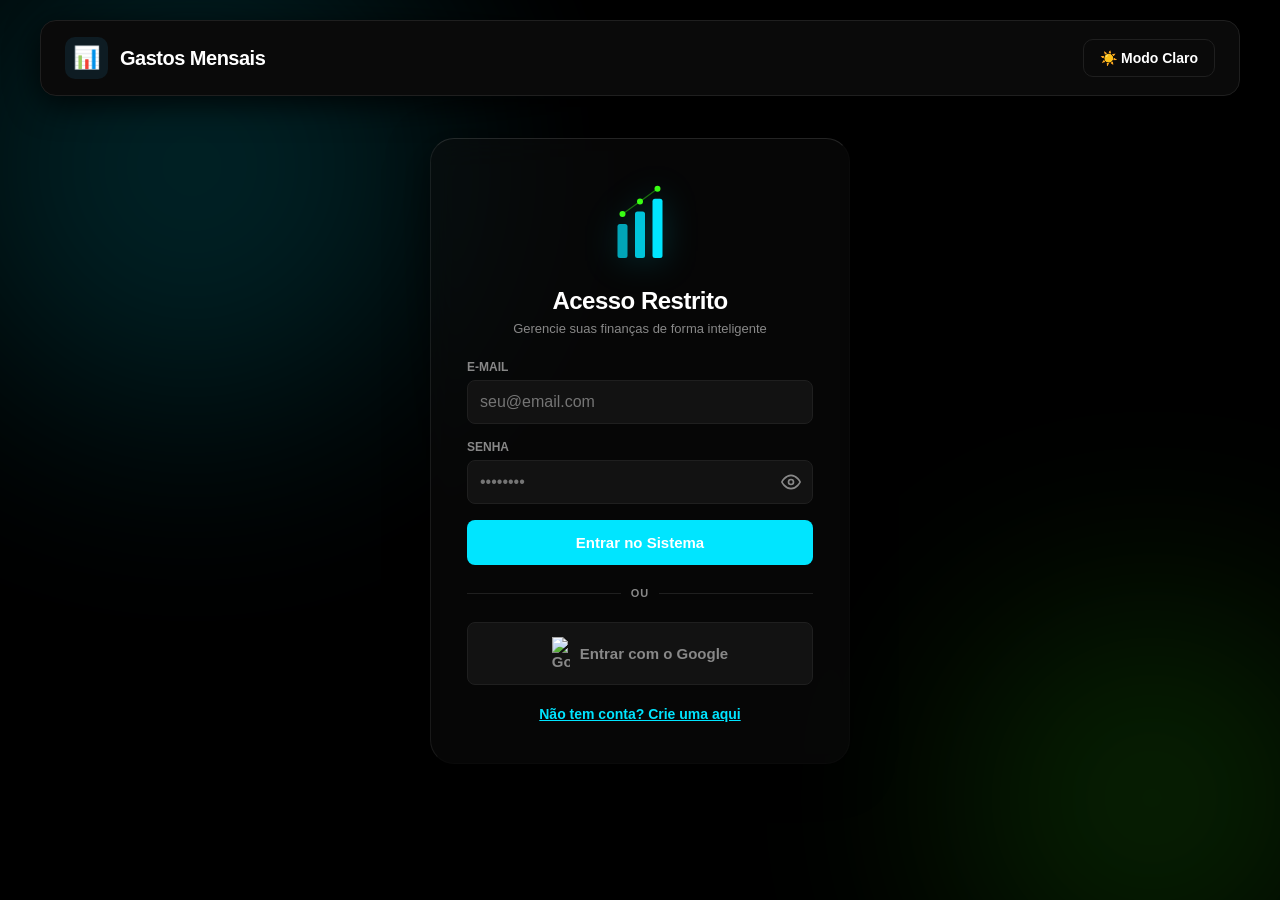
==== commit 75eb199d: "Update: Melhorias de segurança e regras do Firestore" ====
--- a/public/index.html
+++ b/public/index.html
@@ -6,11 +6,14 @@
     <meta name="theme-color" content="#0f172a">
     <title>Monitoramento de Gastos</title>
     
+    <meta http-equiv="Content-Security-Policy" content="default-src 'self'; script-src 'self' 'unsafe-inline' 'unsafe-eval' https://cdn.jsdelivr.net https://www.gstatic.com https://apis.google.com https://cdnjs.cloudflare.com https://www.google.com https://www.recaptcha.net; connect-src 'self' https://*.googleapis.com https://*.firebaseio.com wss://*.firebaseio.com https://api.cohere.com https://www.google.com https://www.recaptcha.net; style-src 'self' 'unsafe-inline' https://fonts.googleapis.com; font-src 'self' https://fonts.gstatic.com; frame-src 'self' https://www.google.com https://www.recaptcha.net https://*.firebaseapp.com; img-src 'self' data: https://www.gstatic.com;">
+    
     <link href="https://fonts.googleapis.com/css2?family=Plus+Jakarta+Sans:wght@400;500;600;700;800&display=swap" rel="stylesheet">
     <link rel="stylesheet" href="style.css">
     
     <script src="https://cdn.jsdelivr.net/npm/chart.js"></script>
     <script src="https://cdn.jsdelivr.net/npm/chartjs-plugin-datalabels@2.0.0"></script>
+    <script src="https://cdnjs.cloudflare.com/ajax/libs/dompurify/3.0.6/purify.min.js"></script>
 </head>
 <body>
 
@@ -75,52 +78,52 @@
                 <h2 id="titulo-login">Acesso Restrito</h2>
                 <p class="login-subtitulo">Gerencie suas finanças de forma inteligente</p>
                 <form id="form-login">
-    <div class="input-group">
-        <label for="email-login">E-mail</label>
-        <input type="email" id="email-login" placeholder="seu@email.com" required>
-    </div>
-    <div class="input-group">
-        <label for="senha-login">Senha</label>
-        <div class="campo-senha-wrapper">
-            <input type="password" id="senha-login" placeholder="••••••••" required minlength="6">
-            <button type="button" class="btn-toggle-senha" data-alvo="senha-login" title="Mostrar senha">
-                <svg class="icone-olho-aberto" width="20" height="20" viewBox="0 0 24 24" fill="none" stroke="currentColor" stroke-width="2" stroke-linecap="round" stroke-linejoin="round"><path d="M1 12s4-8 11-8 11 8 11 8-4 8-11 8-11-8-11-8z"/><circle cx="12" cy="12" r="3"/></svg>
-                <svg class="icone-olho-fechado" width="20" height="20" viewBox="0 0 24 24" fill="none" stroke="currentColor" stroke-width="2" stroke-linecap="round" stroke-linejoin="round" style="display:none;"><path d="M17.94 17.94A10.07 10.07 0 0 1 12 20c-7 0-11-8-11-8a18.45 18.45 0 0 1 5.06-5.94M9.9 4.24A9.12 9.12 0 0 1 12 4c7 0 11 8 11 8a18.5 18.5 0 0 1-2.16 3.19m-6.72-1.07a3 3 0 1 1-4.24-4.24"/><line x1="1" y1="1" x2="23" y2="23"/></svg>
-            </button>
-        </div>
-    </div>
-    <div id="container-confirma-senha" class="input-group" style="display: none;">
-        <label for="confirma-senha">Confirme a Senha</label>
-        <div class="campo-senha-wrapper">
-            <input type="password" id="confirma-senha" placeholder="••••••••" minlength="6">
-            <button type="button" class="btn-toggle-senha" data-alvo="confirma-senha" title="Mostrar senha">
-                <svg class="icone-olho-aberto" width="20" height="20" viewBox="0 0 24 24" fill="none" stroke="currentColor" stroke-width="2" stroke-linecap="round" stroke-linejoin="round"><path d="M1 12s4-8 11-8 11 8 11 8-4 8-11 8-11-8-11-8z"/><circle cx="12" cy="12" r="3"/></svg>
-                <svg class="icone-olho-fechado" width="20" height="20" viewBox="0 0 24 24" fill="none" stroke="currentColor" stroke-width="2" stroke-linecap="round" stroke-linejoin="round" style="display:none;"><path d="M17.94 17.94A10.07 10.07 0 0 1 12 20c-7 0-11-8-11-8a18.45 18.45 0 0 1 5.06-5.94M9.9 4.24A9.12 9.12 0 0 1 12 4c7 0 11 8 11 8a18.5 18.5 0 0 1-2.16 3.19m-6.72-1.07a3 3 0 1 1-4.24-4.24"/><line x1="1" y1="1" x2="23" y2="23"/></svg>
-            </button>
-        </div>
-    </div>
-    <div id="container-forca-senha" class="forca-senha-container" style="display: none;">
-        <div class="forca-senha-barras">
-            <div class="forca-barra" id="forca-barra-1"></div>
-            <div class="forca-barra" id="forca-barra-2"></div>
-            <div class="forca-barra" id="forca-barra-3"></div>
-            <div class="forca-barra" id="forca-barra-4"></div>
-        </div>
-        <span id="forca-senha-texto" class="forca-senha-texto">Muito fraca</span>
-        <div id="forca-senha-dicas" class="forca-senha-dicas"></div>
-    </div>
-    
-    <button type="submit" id="btn-entrar" class="btn-primario">Entrar no Sistema</button>
-    
-    <div class="login-divisor">
-        <hr><span>OU</span><hr>
-    </div>
-    
-    <button type="button" id="btn-google" class="btn-secundario btn-google-login">
-        <img src="https://www.gstatic.com/firebasejs/ui/2.0.0/images/auth/google.svg" alt="Google" style="width: 18px;">
-        Entrar com o Google
-    </button>
-</form>
+                    <div class="input-group">
+                        <label for="email-login">E-mail</label>
+                        <input type="email" id="email-login" placeholder="seu@email.com" required>
+                    </div>
+                    <div class="input-group">
+                        <label for="senha-login">Senha</label>
+                        <div class="campo-senha-wrapper">
+                            <input type="password" id="senha-login" placeholder="••••••••" required minlength="6">
+                            <button type="button" class="btn-toggle-senha" data-alvo="senha-login" title="Mostrar senha">
+                                <svg class="icone-olho-aberto" width="20" height="20" viewBox="0 0 24 24" fill="none" stroke="currentColor" stroke-width="2" stroke-linecap="round" stroke-linejoin="round"><path d="M1 12s4-8 11-8 11 8 11 8-4 8-11 8-11-8-11-8z"/><circle cx="12" cy="12" r="3"/></svg>
+                                <svg class="icone-olho-fechado" width="20" height="20" viewBox="0 0 24 24" fill="none" stroke="currentColor" stroke-width="2" stroke-linecap="round" stroke-linejoin="round" style="display:none;"><path d="M17.94 17.94A10.07 10.07 0 0 1 12 20c-7 0-11-8-11-8a18.45 18.45 0 0 1 5.06-5.94M9.9 4.24A9.12 9.12 0 0 1 12 4c7 0 11 8 11 8a18.5 18.5 0 0 1-2.16 3.19m-6.72-1.07a3 3 0 1 1-4.24-4.24"/><line x1="1" y1="1" x2="23" y2="23"/></svg>
+                            </button>
+                        </div>
+                    </div>
+                    <div id="container-confirma-senha" class="input-group" style="display: none;">
+                        <label for="confirma-senha">Confirme a Senha</label>
+                        <div class="campo-senha-wrapper">
+                            <input type="password" id="confirma-senha" placeholder="••••••••" minlength="6">
+                            <button type="button" class="btn-toggle-senha" data-alvo="confirma-senha" title="Mostrar senha">
+                                <svg class="icone-olho-aberto" width="20" height="20" viewBox="0 0 24 24" fill="none" stroke="currentColor" stroke-width="2" stroke-linecap="round" stroke-linejoin="round"><path d="M1 12s4-8 11-8 11 8 11 8-4 8-11 8-11-8-11-8z"/><circle cx="12" cy="12" r="3"/></svg>
+                                <svg class="icone-olho-fechado" width="20" height="20" viewBox="0 0 24 24" fill="none" stroke="currentColor" stroke-width="2" stroke-linecap="round" stroke-linejoin="round" style="display:none;"><path d="M17.94 17.94A10.07 10.07 0 0 1 12 20c-7 0-11-8-11-8a18.45 18.45 0 0 1 5.06-5.94M9.9 4.24A9.12 9.12 0 0 1 12 4c7 0 11 8 11 8a18.5 18.5 0 0 1-2.16 3.19m-6.72-1.07a3 3 0 1 1-4.24-4.24"/><line x1="1" y1="1" x2="23" y2="23"/></svg>
+                            </button>
+                        </div>
+                    </div>
+                    <div id="container-forca-senha" class="forca-senha-container" style="display: none;">
+                        <div class="forca-senha-barras">
+                            <div class="forca-barra" id="forca-barra-1"></div>
+                            <div class="forca-barra" id="forca-barra-2"></div>
+                            <div class="forca-barra" id="forca-barra-3"></div>
+                            <div class="forca-barra" id="forca-barra-4"></div>
+                        </div>
+                        <span id="forca-senha-texto" class="forca-senha-texto">Muito fraca</span>
+                        <div id="forca-senha-dicas" class="forca-senha-dicas"></div>
+                    </div>
+                    
+                    <button type="submit" id="btn-entrar" class="btn-primario">Entrar no Sistema</button>
+                    
+                    <div class="login-divisor">
+                        <hr><span>OU</span><hr>
+                    </div>
+                    
+                    <button type="button" id="btn-google" class="btn-secundario btn-google-login">
+                        <img src="https://www.gstatic.com/firebasejs/ui/2.0.0/images/auth/google.svg" alt="Google" style="width: 18px;">
+                        Entrar com o Google
+                    </button>
+                </form>
                 <p id="msg-erro" class="erro-login" style="display: none;">Erro ao acessar!</p>
                 <button id="btn-mudar-modo" class="btn-alternar-auth">Não tem conta? Crie uma aqui</button>
             </div>
@@ -298,4 +301,4 @@
 
     <script type="module" src="app.js"></script>
 </body>
-</html>
+</html>
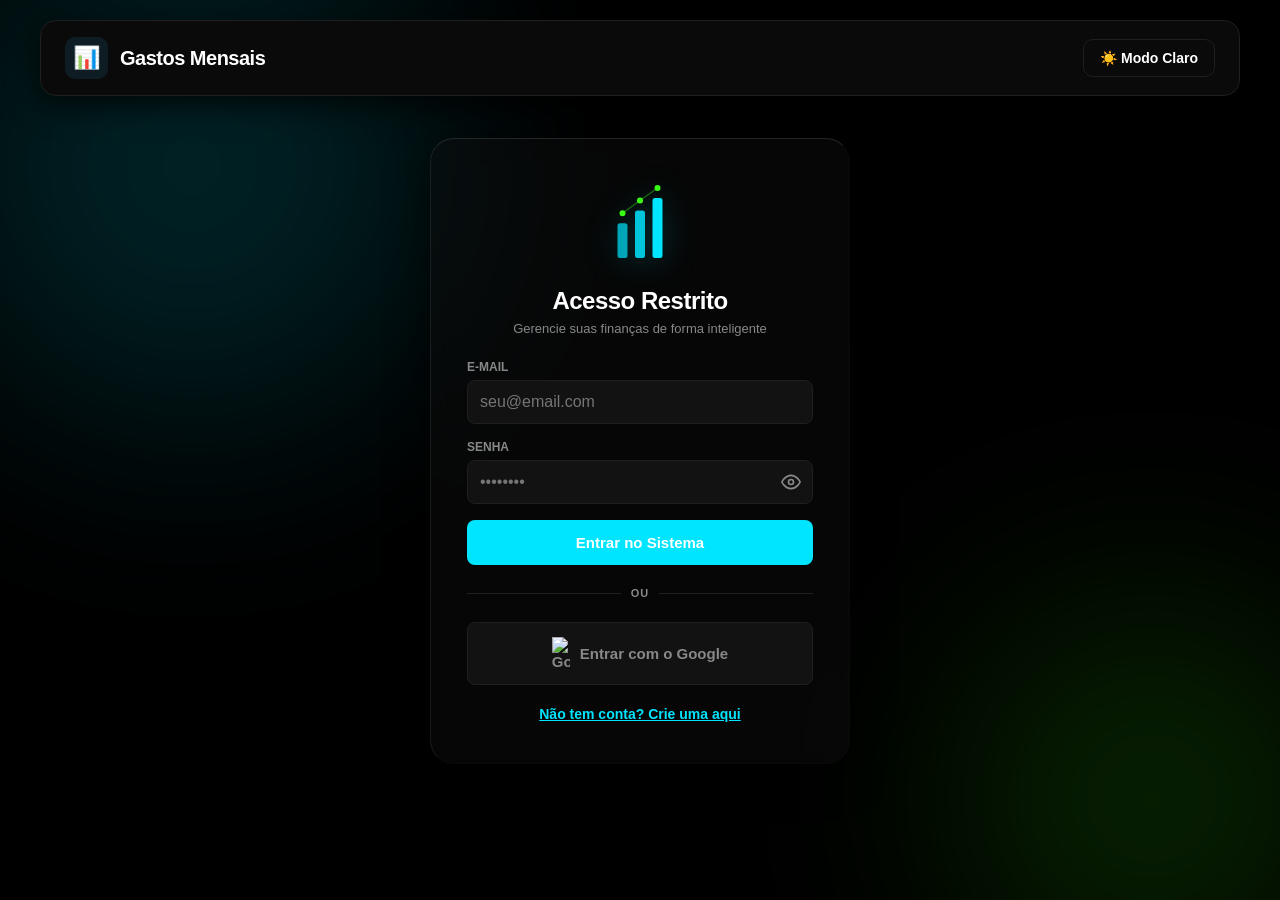
==== commit a937f282: "Fix: Correções de segurança — CSP, sanitização HTML e headers - Remove 'unsafe-eval' da CSP (firebas" ====
--- a/public/index.html
+++ b/public/index.html
@@ -6,7 +6,7 @@
     <meta name="theme-color" content="#0f172a">
     <title>Monitoramento de Gastos</title>
     
-    <meta http-equiv="Content-Security-Policy" content="default-src 'self'; script-src 'self' 'unsafe-inline' 'unsafe-eval' https://cdn.jsdelivr.net https://www.gstatic.com https://apis.google.com https://cdnjs.cloudflare.com https://www.google.com https://www.recaptcha.net; connect-src 'self' https://*.googleapis.com https://*.firebaseio.com wss://*.firebaseio.com https://api.cohere.com https://www.google.com https://www.recaptcha.net; style-src 'self' 'unsafe-inline' https://fonts.googleapis.com; font-src 'self' https://fonts.gstatic.com; frame-src 'self' https://www.google.com https://www.recaptcha.net https://*.firebaseapp.com; img-src 'self' data: https://www.gstatic.com;">
+    <meta http-equiv="Content-Security-Policy" content="default-src 'self'; script-src 'self' 'unsafe-inline' https://cdn.jsdelivr.net https://www.gstatic.com https://apis.google.com https://cdnjs.cloudflare.com https://www.google.com https://www.recaptcha.net; connect-src 'self' https://*.googleapis.com https://*.firebaseio.com wss://*.firebaseio.com https://api.cohere.com https://www.google.com https://www.recaptcha.net; style-src 'self' 'unsafe-inline' https://fonts.googleapis.com; font-src 'self' https://fonts.gstatic.com; frame-src 'self' https://www.google.com https://www.recaptcha.net https://*.firebaseapp.com; img-src 'self' data: https://www.gstatic.com;">
     
     <link href="https://fonts.googleapis.com/css2?family=Plus+Jakarta+Sans:wght@400;500;600;700;800&display=swap" rel="stylesheet">
     <link rel="stylesheet" href="style.css">
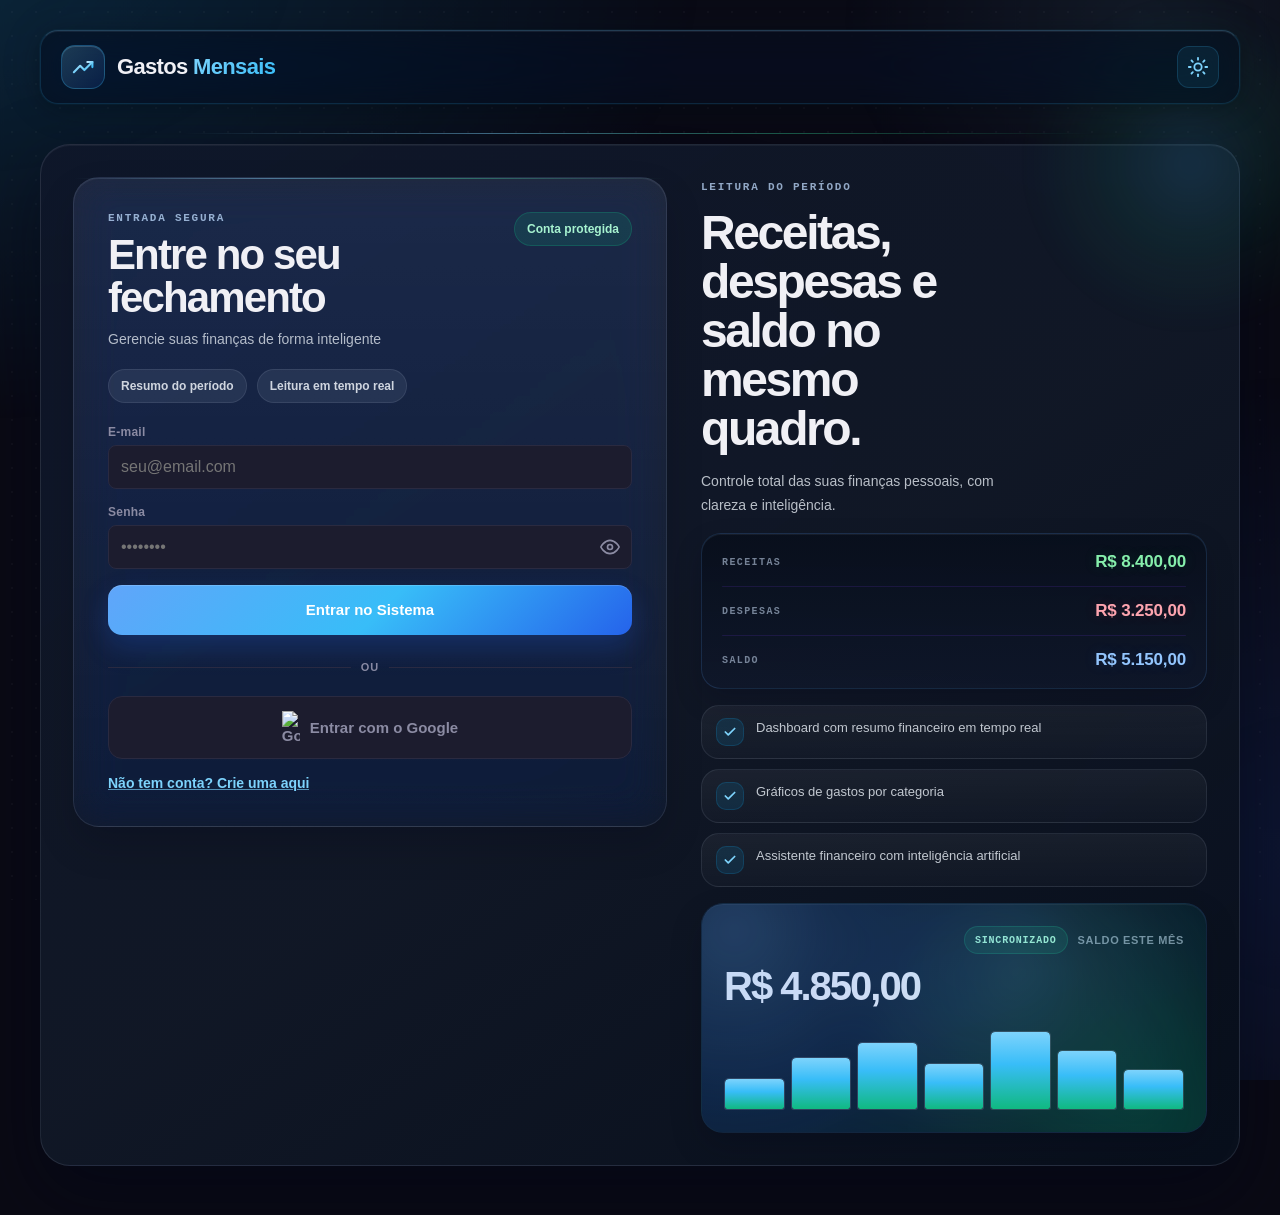
==== commit c4fb891d: "App de Monitoramento de Gastos Mensais" ====
--- a/public/index.html
+++ b/public/index.html
@@ -3,12 +3,12 @@
 <head>
     <meta charset="UTF-8">
     <meta name="viewport" content="width=device-width, initial-scale=1.0, viewport-fit=cover">
-    <meta name="theme-color" content="#0f172a">
+    <meta name="theme-color" content="#0a0a14">
     <title>Monitoramento de Gastos</title>
     
-    <meta http-equiv="Content-Security-Policy" content="default-src 'self'; script-src 'self' 'unsafe-inline' https://cdn.jsdelivr.net https://www.gstatic.com https://apis.google.com https://cdnjs.cloudflare.com https://www.google.com https://www.recaptcha.net; connect-src 'self' https://*.googleapis.com https://*.firebaseio.com wss://*.firebaseio.com https://api.cohere.com https://www.google.com https://www.recaptcha.net; style-src 'self' 'unsafe-inline' https://fonts.googleapis.com; font-src 'self' https://fonts.gstatic.com; frame-src 'self' https://www.google.com https://www.recaptcha.net https://*.firebaseapp.com; img-src 'self' data: https://www.gstatic.com;">
+    <meta http-equiv="Content-Security-Policy" content="default-src 'self'; script-src 'self' 'unsafe-inline' https://cdn.jsdelivr.net https://www.gstatic.com https://apis.google.com https://cdnjs.cloudflare.com https://www.google.com https://www.recaptcha.net; connect-src 'self' https://*.googleapis.com https://firestore.googleapis.com https://identitytoolkit.googleapis.com https://securetoken.googleapis.com https://www.googleapis.com https://accounts.google.com https://*.firebaseio.com wss://*.firebaseio.com https://api.cohere.com https://us-central1-monitoramento-de-gastos.cloudfunctions.net https://www.google.com https://www.recaptcha.net; style-src 'self' 'unsafe-inline' https://fonts.googleapis.com; font-src 'self' https://fonts.gstatic.com; frame-src 'self' https://monitoramento-de-gastos.firebaseapp.com https://accounts.google.com https://apis.google.com https://www.google.com https://www.recaptcha.net https://*.firebaseapp.com; img-src 'self' data: https://www.gstatic.com https://*.googleusercontent.com;">
     
-    <link href="https://fonts.googleapis.com/css2?family=Plus+Jakarta+Sans:wght@400;500;600;700;800&display=swap" rel="stylesheet">
+    <link href="https://fonts.googleapis.com/css2?family=Plus+Jakarta+Sans:wght@400;500;600;700;800&family=Space+Mono:wght@400;700&display=swap" rel="stylesheet">
     <link rel="stylesheet" href="style.css">
     
     <script src="https://cdn.jsdelivr.net/npm/chart.js"></script>
@@ -18,66 +18,121 @@
 <body>
 
     <div id="banner-offline" class="banner-offline" style="display: none;">
-        <span>⚡ Sem conexão — você está offline. Algumas funções podem não funcionar.</span>
+        <span><svg class="icone" width="14" height="14" viewBox="0 0 24 24" fill="none" stroke="currentColor" stroke-width="2" stroke-linecap="round" stroke-linejoin="round"><path d="M8.7 3A6 6 0 0 1 18 8a21.3 21.3 0 0 0 .6 5"/><path d="M17 17H3s3-2 3-9a4.7 4.7 0 0 1 .3-1.7"/><path d="M10.3 21a1.94 1.94 0 0 0 3.4 0"/><path d="m2 2 20 20"/></svg> Sem conexão — você está offline. Algumas funções podem não funcionar.</span>
     </div>
 
     <div class="container">
         
         <div class="cabecalho-principal">
             <div class="logo-container">
-                <div class="logo-icone">📊</div>
+                <div class="logo-pulso">
+                    <div class="pulso-anel"></div>
+                    <div class="pulso-anel"></div>
+                    <div class="pulso-anel"></div>
+                    <div class="pulso-nucleo">
+                        <svg class="pulso-svg" width="20" height="20" viewBox="0 0 24 24" fill="none" stroke="url(#logoGrad)" stroke-width="2.5" stroke-linecap="round" stroke-linejoin="round">
+                            <defs>
+                                <linearGradient id="logoGrad" x1="0" y1="0" x2="1" y2="1">
+                                    <stop class="logo-grad-start" offset="0%" stop-color="#c4b5fd"/>
+                                    <stop class="logo-grad-end" offset="100%" stop-color="#7c3aed"/>
+                                </linearGradient>
+                            </defs>
+                            <polyline points="23 6 13.5 15.5 8.5 10.5 1 18"/>
+                            <polyline points="17 6 23 6 23 12"/>
+                        </svg>
+                    </div>
+                </div>
                 <h1 class="logo-marca">Gastos <span>Mensais</span></h1>
             </div>
             <div class="acoes-topo">
-                <button id="btn-tema" class="btn-acao icon-btn" title="Alternar Tema">
-                    ☀️ Modo Claro
+                <button id="btn-tema" class="btn-tema-icone" title="Alternar Tema (Modo Claro)" aria-label="Alternar tema para modo claro">
+                    <svg class="icone-tema" width="22" height="22" viewBox="0 0 24 24" fill="none" stroke="currentColor" stroke-width="2" stroke-linecap="round" stroke-linejoin="round"><circle cx="12" cy="12" r="4"/><path d="M12 2v2"/><path d="M12 20v2"/><path d="m4.93 4.93 1.41 1.41"/><path d="m17.66 17.66 1.41 1.41"/><path d="M2 12h2"/><path d="M20 12h2"/><path d="m6.34 17.66-1.41 1.41"/><path d="m19.07 4.93-1.41 1.41"/></svg>
                 </button>
                 <button id="btn-sair-nav" class="btn-acao btn-sair" style="display: none;">
-                    Sair 🚪
+                    Sair <svg class="icone" width="16" height="16" viewBox="0 0 24 24" fill="none" stroke="currentColor" stroke-width="2" stroke-linecap="round" stroke-linejoin="round"><path d="M9 21H5a2 2 0 0 1-2-2V5a2 2 0 0 1 2-2h4"/><polyline points="16 17 21 12 16 7"/><line x1="21" y1="12" x2="9" y2="12"/></svg>
                 </button>
             </div>
         </div>
         
         <div id="tela-login" class="animado">
-            <div class="card-login">
-                <div class="login-icone-container">
-                    <div class="icone-login-barras">
-                        <svg viewBox="0 0 32 32" width="80" height="80">
-                            <rect x="7" y="22" width="4" height="8" rx="1" fill="#00e5ff" opacity="0.7">
-                                <animate attributeName="height" values="8;14;8" dur="2.5s" repeatCount="indefinite"/>
-                                <animate attributeName="y" values="22;16;22" dur="2.5s" repeatCount="indefinite"/>
-                            </rect>
-                            <rect x="14" y="16" width="4" height="14" rx="1" fill="#00e5ff" opacity="0.85">
-                                <animate attributeName="height" values="14;20;14" dur="2.5s" begin="0.2s" repeatCount="indefinite"/>
-                                <animate attributeName="y" values="16;10;16" dur="2.5s" begin="0.2s" repeatCount="indefinite"/>
-                            </rect>
-                            <rect x="21" y="10" width="4" height="20" rx="1" fill="#00e5ff">
-                                <animate attributeName="height" values="20;26;20" dur="2.5s" begin="0.4s" repeatCount="indefinite"/>
-                                <animate attributeName="y" values="10;4;10" dur="2.5s" begin="0.4s" repeatCount="indefinite"/>
-                            </rect>
-                            <circle cx="9" cy="18" r="1.2" fill="#39ff14">
-                                <animate attributeName="cy" values="18;12;18" dur="2.5s" repeatCount="indefinite"/>
-                            </circle>
-                            <circle cx="16" cy="12" r="1.2" fill="#39ff14">
-                                <animate attributeName="cy" values="12;6;12" dur="2.5s" begin="0.2s" repeatCount="indefinite"/>
-                            </circle>
-                            <circle cx="23" cy="6" r="1.2" fill="#39ff14">
-                                <animate attributeName="cy" values="6;0;6" dur="2.5s" begin="0.4s" repeatCount="indefinite"/>
-                            </circle>
-                            <line x1="9" y1="18" x2="16" y2="12" stroke="#39ff14" stroke-width="0.5" opacity="0.4">
-                                <animate attributeName="y1" values="18;12;18" dur="2.5s" repeatCount="indefinite"/>
-                                <animate attributeName="y2" values="12;6;12" dur="2.5s" begin="0.2s" repeatCount="indefinite"/>
-                            </line>
-                            <line x1="16" y1="12" x2="23" y2="6" stroke="#39ff14" stroke-width="0.5" opacity="0.4">
-                                <animate attributeName="y1" values="12;6;12" dur="2.5s" begin="0.2s" repeatCount="indefinite"/>
-                                <animate attributeName="y2" values="6;0;6" dur="2.5s" begin="0.4s" repeatCount="indefinite"/>
-                            </line>
-                        </svg>
-                    </div>
-                </div>
-                <h2 id="titulo-login">Acesso Restrito</h2>
-                <p class="login-subtitulo">Gerencie suas finanças de forma inteligente</p>
-                <form id="form-login">
+            <div class="login-split">
+
+                <!-- PAINEL ESQUERDO — MARCA -->
+                <div class="login-painel-marca">
+                    <div class="login-marca-top">
+                        <p class="login-support-kicker">Leitura do per&iacute;odo</p>
+                        <!-- Elemento visual: ticker de métricas animadas -->
+                        <div class="login-ticker-wrap">
+                            <div class="login-ticker-scan"></div>
+                            <div class="login-ticker-row">
+                                <span class="ticker-label">RECEITAS</span>
+                                <span class="ticker-valor ticker-verde" id="ticker-receita">R$ 8.400,00</span>
+                            </div>
+                            <div class="login-ticker-sep"></div>
+                            <div class="login-ticker-row">
+                                <span class="ticker-label">DESPESAS</span>
+                                <span class="ticker-valor ticker-vermelho" id="ticker-despesa">R$ 3.250,00</span>
+                            </div>
+                            <div class="login-ticker-sep"></div>
+                            <div class="login-ticker-row">
+                                <span class="ticker-label">SALDO</span>
+                                <span class="ticker-valor ticker-roxo" id="ticker-saldo">R$ 5.150,00</span>
+                            </div>
+                        </div>
+                        <h1 class="login-marca-titulo">Receitas, despesas e saldo no mesmo quadro.</h1>
+                        <p class="login-marca-sub">Controle total das suas finanças pessoais, com clareza e inteligência.</p>
+                    </div>
+
+                    <ul class="login-features">
+                        <li>
+                            <span class="feature-check"><svg width="14" height="14" viewBox="0 0 24 24" fill="none" stroke="currentColor" stroke-width="3" stroke-linecap="round" stroke-linejoin="round"><polyline points="20 6 9 17 4 12"/></svg></span>
+                            Dashboard com resumo financeiro em tempo real
+                        </li>
+                        <li>
+                            <span class="feature-check"><svg width="14" height="14" viewBox="0 0 24 24" fill="none" stroke="currentColor" stroke-width="3" stroke-linecap="round" stroke-linejoin="round"><polyline points="20 6 9 17 4 12"/></svg></span>
+                            Gráficos de gastos por categoria
+                        </li>
+                        <li>
+                            <span class="feature-check"><svg width="14" height="14" viewBox="0 0 24 24" fill="none" stroke="currentColor" stroke-width="3" stroke-linecap="round" stroke-linejoin="round"><polyline points="20 6 9 17 4 12"/></svg></span>
+                            Assistente financeiro com inteligência artificial
+                        </li>
+                    </ul>
+
+                    <!-- Cartão decorativo de preview -->
+                    <div class="login-preview-card">
+                        <div class="preview-card-header">
+                            <span class="preview-badge">Sincronizado</span>
+                            <span class="preview-label">Saldo este mês</span>
+                        </div>
+                        <div class="preview-valor">R$ 4.850,00</div>
+                        <div class="preview-bars">
+                            <div class="preview-bar" style="height:38%"><div class="preview-bar-fill"></div></div>
+                            <div class="preview-bar" style="height:62%"><div class="preview-bar-fill"></div></div>
+                            <div class="preview-bar" style="height:80%"><div class="preview-bar-fill"></div></div>
+                            <div class="preview-bar" style="height:55%"><div class="preview-bar-fill"></div></div>
+                            <div class="preview-bar" style="height:92%"><div class="preview-bar-fill"></div></div>
+                            <div class="preview-bar" style="height:70%"><div class="preview-bar-fill"></div></div>
+                            <div class="preview-bar" style="height:48%"><div class="preview-bar-fill"></div></div>
+                        </div>
+                    </div>
+                </div>
+
+                <!-- PAINEL DIREITO — FORMULÁRIO -->
+                <div class="login-painel-form">
+                    <div class="card-login">
+                        <div class="login-card-topo">
+                            <div class="login-card-titulos">
+                                <p class="login-card-kicker">Entrada segura</p>
+                                <h2 id="titulo-login">Entre no seu fechamento</h2>
+                            </div>
+                            <span class="login-card-chip">Conta protegida</span>
+                        </div>
+                        <p class="login-subtitulo">Gerencie suas finanças de forma inteligente</p>
+                        <div class="login-card-highlights" aria-hidden="true">
+                            <span class="login-highlight-item">Resumo do per&iacute;odo</span>
+                            <span class="login-highlight-item">Leitura em tempo real</span>
+                        </div>
+                        <form id="form-login">
                     <div class="input-group">
                         <label for="email-login">E-mail</label>
                         <input type="email" id="email-login" placeholder="seu@email.com" required>
@@ -124,47 +179,86 @@
                         Entrar com o Google
                     </button>
                 </form>
-                <p id="msg-erro" class="erro-login" style="display: none;">Erro ao acessar!</p>
-                <button id="btn-mudar-modo" class="btn-alternar-auth">Não tem conta? Crie uma aqui</button>
-            </div>
+                        <p id="msg-erro" class="erro-login" style="display: none;">Erro ao acessar!</p>
+                        <button id="btn-mudar-modo" class="btn-alternar-auth">Não tem conta? Crie uma aqui</button>
+                    </div>
+                </div><!-- /login-painel-form -->
+
+            </div><!-- /login-split -->
         </div>
 
         <div id="tela-app" style="display: none;" class="animado">
             
             <div id="saudacao-usuario" class="saudacao-usuario">
-                <h2>Olá, <span id="nome-usuario">usuário</span>!</h2>
-                <p id="saudacao-subtitulo">Veja como estão suas finanças hoje.</p>
-            </div>
-
-            <div class="dashboard-grid">
+                <p class="saudacao-kicker">Extrato de fechamento</p>
+                <h2><span class="saudacao-linha">Olá,</span><span id="nome-usuario" class="saudacao-nome">usuário!</span></h2>
+                <p id="saudacao-subtitulo">Seu panorama financeiro do período, com foco no que importa agora.</p>
+            </div>
+
+            <div class="dashboard-overview-shell">
                 
-                <div class="coluna-resumo">
-                    <div class="card card-espacado">
-                        <div class="resumo-cabecalho">
-                            <h3>Resumo Financeiro</h3>
-                            <select id="filtro-mes">
+                <div class="dashboard-overview-main">
+                    <div class="card card-espacado card-resumo-geral dashboard-resumo-shell">
+                        <div class="resumo-superior">
+                            <div class="resumo-cabecalho">
+                            <div class="resumo-titulo-grupo">
+                                <span class="resumo-kicker">Fechamento do período</span>
+                                <h3>Resumo Financeiro</h3>
+                            </div>
+                            <select id="filtro-mes" aria-label="Filtrar resumo financeiro por mês">
                                 <option value="Todos">Carregando...</option>
                             </select>
                         </div>
-                        
+                        <div class="resumo-pulse">
+                            <div class="resumo-pulse-topo">
+                                <span class="resumo-pulse-label">Leitura do per&iacute;odo</span>
+                                <strong id="status-orcamento" class="resumo-status-chip status-neutro">Aguardando dados</strong>
+                            </div>
+                            <p id="resumo-insight" class="resumo-insight">Seu fechamento vai ganhar uma leitura r&aacute;pida assim que houver movimenta&ccedil;&otilde;es registradas.</p>
+                        </div>
+                        </div>
+
                         <div class="grid-resumo">
                             <div class="card-resumo card-receita">
-                                <p class="rotulo-resumo">⬆️ Receitas</p>
+                                <div class="resumo-card-topo">
+                                    <p class="rotulo-resumo">Receitas</p>
+                                    <span class="resumo-icone icone-receita">
+                                        <svg width="14" height="14" viewBox="0 0 24 24" fill="none" stroke="currentColor" stroke-width="2.5" stroke-linecap="round" stroke-linejoin="round"><polyline points="23 6 13.5 15.5 8.5 10.5 1 18"/><polyline points="17 6 23 6 23 12"/></svg>
+                                    </span>
+                                </div>
                                 <p id="valor-receitas-display" class="valor-resumo valor-receita">R$ 0,00</p>
-                            </div>
-                            
+                                <p class="apoio-resumo">Entradas confirmadas no período selecionado.</p>
+                            </div>
+
                             <div class="card-resumo card-despesa">
-                                <p class="rotulo-resumo">⬇️ Despesas</p>
+                                <div class="resumo-card-topo">
+                                    <p class="rotulo-resumo">Despesas</p>
+                                    <span class="resumo-icone icone-despesa">
+                                        <svg width="14" height="14" viewBox="0 0 24 24" fill="none" stroke="currentColor" stroke-width="2.5" stroke-linecap="round" stroke-linejoin="round"><polyline points="23 18 13.5 8.5 8.5 13.5 1 6"/><polyline points="17 18 23 18 23 12"/></svg>
+                                    </span>
+                                </div>
                                 <p id="valor-despesas-display" class="valor-resumo valor-despesa">R$ 0,00</p>
+                                <p class="apoio-resumo">Saídas registradas para acompanhar sua pressão de gasto.</p>
                             </div>
 
                             <div class="card-resumo card-saldo">
-                                <p class="rotulo-resumo">Saldo Líquido</p>
+                                <div class="resumo-card-topo">
+                                    <p class="rotulo-resumo">Saldo Líquido</p>
+                                    <span class="resumo-icone icone-saldo">
+                                        <svg width="14" height="14" viewBox="0 0 24 24" fill="none" stroke="currentColor" stroke-width="2.5" stroke-linecap="round" stroke-linejoin="round"><line x1="12" y1="1" x2="12" y2="23"/><path d="M17 5H9.5a3.5 3.5 0 0 0 0 7h5a3.5 3.5 0 0 1 0 7H6"/></svg>
+                                    </span>
+                                </div>
                                 <p id="valor-saldo-display" class="valor-resumo valor-saldo">R$ 0,00</p>
+                                <p class="apoio-resumo apoio-resumo-destaque">Resultado consolidado entre receitas e despesas do período.</p>
                             </div>
 
                             <div class="card-resumo card-progresso">
-                                <p class="rotulo-resumo">📉 Uso da Receita</p>
+                                <div class="resumo-card-topo">
+                                    <p class="rotulo-resumo">Uso da Receita</p>
+                                    <span class="resumo-icone icone-progresso">
+                                        <svg width="14" height="14" viewBox="0 0 24 24" fill="none" stroke="currentColor" stroke-width="2.5" stroke-linecap="round" stroke-linejoin="round"><path d="M18 20V10"/><path d="M12 20V4"/><path d="M6 20v-6"/></svg>
+                                    </span>
+                                </div>
                                 <div class="barra-progresso-container">
                                     <div class="barra-progresso-fundo">
                                         <div id="barra-progresso-preenchimento" class="barra-progresso-preenchimento" style="width: 0%;"></div>
@@ -176,31 +270,58 @@
                         </div>
                     </div>
 
-                    <div class="card">
-                        <h3 class="titulo-secao">Distribuição de Gastos</h3>
-                        <div class="painel-grafico">
+                </div>
+
+                <aside class="dashboard-overview-aside">
+                    <div class="card dashboard-radar-card">
+                        <div class="bloco-secao-cabecalho bloco-secao-cabecalho-compacto bloco-grafico-cabecalho">
+                            <div class="secao-titulo-stack">
+                                <p class="secao-kicker">Distribuição</p>
+                                <h3 class="titulo-secao-principal">Radar de categorias</h3>
+                                <p class="secao-auxiliar secao-auxiliar-grafico">Veja onde seu orçamento está mais concentrado neste período.</p>
+                            </div>
+                        </div>
+                        <div class="dashboard-radar-topline">
+                            <span id="dashboard-total-categorias" class="radar-pill">0 categorias monitoradas</span>
+                            <span id="dashboard-categoria-lider" class="radar-pill radar-pill-destaque">Sem destaque no per&iacute;odo</span>
+                        </div>
+                        <div class="painel-grafico painel-grafico-radar">
+                            <div class="grafico-centro">
+                                <span class="grafico-centro-rotulo">Sa&iacute;das no per&iacute;odo</span>
+                                <strong id="grafico-total-despesas">R$ 0,00</strong>
+                                <span id="grafico-centro-detalhe">Nenhuma categoria com press&atilde;o registrada</span>
+                            </div>
                             <canvas id="graficoPizza"></canvas>
                         </div>
                         <div id="dashboard-categorias" class="dashboard-categorias"></div>
                     </div>
-                </div>
-
-                <div class="coluna-dados">
-                    <div class="card card-espacado">
+                </aside>
+            </div>
+
+            <div class="workspace-grid">
+                <div class="coluna-form">
+                        <div class="card card-espacado card-form-lancamento">
+                            <div class="bloco-secao-cabecalho form-card-header">
+                                <div>
+                                <p class="secao-kicker">Movimentação</p>
+                                <h3 class="titulo-secao-principal">Novo lançamento</h3>
+                            </div>
+                            <p class="secao-auxiliar">Registre receitas e despesas sem perder o fechamento do período de vista.</p>
+                        </div>
                         <form id="form-despesa" autocomplete="off">
                             <div class="form-despesa-grid">
-                                <div class="input-group">
+                                <div class="input-group input-group-tipo">
                                     <label for="tipo-lancamento">Tipo</label>
                                     <select id="tipo-lancamento" class="tipo-lancamento-select" required>
-                                        <option value="saida" selected>🔴 Despesa</option>
-                                        <option value="entrada">🟢 Receita</option>
+                                        <option value="saida" selected>Despesa</option>
+                                        <option value="entrada">Receita</option>
                                     </select>
                                 </div>
-                                <div class="input-group">
+                                <div class="input-group input-group-descricao">
                                     <label for="descricao">Descrição</label>
                                     <input type="text" id="descricao" placeholder="Ex: Salário, Aluguel..." required maxlength="100">
                                 </div>
-                                <div class="input-group">
+                                <div class="input-group input-group-categoria">
                                     <label for="categoria">Categoria</label>
                                     <select id="categoria" required>
                                         <option value="" disabled selected>Escolha...</option>
@@ -212,28 +333,35 @@
                                         <option value="Outros">Outros</option>
                                     </select>
                                 </div>
-                                <div class="input-group">
+                                <div class="input-group input-group-valor">
                                     <label for="valor">Valor (R$)</label>
                                     <input type="number" id="valor" placeholder="0,00" step="0.01" min="0.01" max="9999999.99" required>
                                 </div>
-                                <div class="input-group">
+                                <div class="input-group input-group-data">
                                     <label for="data-lancamento">Data</label>
                                     <input type="date" id="data-lancamento">
                                 </div>
                             </div>
                             <div class="form-acoes">
-                                <button type="submit" id="btn-submit" class="btn-primario">➕ Adicionar Lançamento</button>
-                                <button type="button" id="btn-cancelar-edicao" class="btn-cancelar">❌ Cancelar</button>
+                                <button type="submit" id="btn-submit" class="btn-primario">Adicionar Lançamento</button>
+                                <button type="button" id="btn-cancelar-edicao" class="btn-cancelar">Cancelar</button>
                             </div>
                         </form>
-                    </div>
-
-                    <div class="card">
-                        <div class="cabecalho-tabela">
-                            <h3>Histórico de Lançamentos</h3>
+                </div>
+
+                    </div>
+
+                <div class="coluna-historico">
+                        <div class="card card-historico-lancamentos">
+                            <div class="cabecalho-tabela cabecalho-tabela-principal">
+                            <div>
+                                <p class="secao-kicker">Conferência</p>
+                                <h3>Histórico de Lançamentos</h3>
+                            </div>
+                            <p class="cabecalho-tabela-aux">Busque, revise status e ajuste seus registros sem sair da tela principal.</p>
                         </div>
                         <div class="barra-busca-container">
-                            <input type="text" id="input-busca" placeholder="🔍 Buscar lançamentos..." class="input-busca">
+                            <input type="text" id="input-busca" placeholder="Buscar por descrição, categoria ou valor..." class="input-busca" aria-label="Buscar lançamentos">
                         </div>
                         <div class="tabela-responsiva">
                             <table id="tabela-despesas">
@@ -249,6 +377,7 @@
                                 <tbody id="tabela-corpo"></tbody>
                             </table>
                         </div>
+                        </div>
                     </div>
                 </div>
 
@@ -256,9 +385,9 @@
         </div>
     </div>
 
-    <div id="modal-confirmar" class="modal-overlay" style="display: none;">
-        <div class="modal-caixa">
-            <div class="modal-icone">⚠️</div>
+    <div id="modal-confirmar" class="modal-overlay" style="display: none;" aria-hidden="true">
+        <div class="modal-caixa" role="dialog" aria-modal="true" aria-labelledby="modal-titulo" aria-describedby="modal-mensagem" tabindex="-1">
+            <div class="modal-icone"><svg class="icone" width="42" height="42" viewBox="0 0 24 24" fill="none" stroke="currentColor" stroke-width="2" stroke-linecap="round" stroke-linejoin="round"><path d="m21.73 18-8-14a2 2 0 0 0-3.48 0l-8 14A2 2 0 0 0 4 21h16a2 2 0 0 0 1.73-3Z"/><path d="M12 9v4"/><path d="M12 17h.01"/></svg></div>
             <h3 id="modal-titulo">Confirmar ação</h3>
             <p id="modal-mensagem">Tem certeza que deseja apagar este lançamento?</p>
             <div class="modal-botoes">
@@ -268,37 +397,50 @@
         </div>
     </div>
 
-    <div id="toast-container" class="toast-container"></div>
-
-    <button id="btn-abrir-chat" class="btn-ia-flutuante" style="display: none;">
-        <span class="btn-ia-icone">✨</span>
+    <div id="toast-container" class="toast-container" aria-live="polite" aria-atomic="true"></div>
+
+    <button id="btn-abrir-chat" class="btn-ia-flutuante" style="display: none;" aria-label="Abrir assistente de IA">
+        <span class="btn-ia-icone"><svg class="icone" width="18" height="18" viewBox="0 0 24 24" fill="none" stroke="currentColor" stroke-width="2" stroke-linecap="round" stroke-linejoin="round"><path d="M9.937 15.5A2 2 0 0 0 8.5 14.063l-6.135-1.582a.5.5 0 0 1 0-.962L8.5 9.936A2 2 0 0 0 9.937 8.5l1.582-6.135a.5.5 0 0 1 .963 0L14.063 8.5A2 2 0 0 0 15.5 9.937l6.135 1.581a.5.5 0 0 1 0 .964L15.5 14.063a2 2 0 0 0-1.437 1.437l-1.582 6.135a.5.5 0 0 1-.963 0z"/><path d="M20 3v4"/><path d="M22 5h-4"/></svg></span>
         <span class="btn-ia-texto">Assistente IA</span>
     </button>
 
     <div id="container-chat-ia" class="chat-ia-oculto">
         <div class="chat-cabecalho">
             <div class="chat-cabecalho-info">
-                <div class="chat-avatar">🤖</div>
+                <div class="chat-avatar"><svg class="icone" width="20" height="20" viewBox="0 0 24 24" fill="none" stroke="currentColor" stroke-width="2" stroke-linecap="round" stroke-linejoin="round"><path d="M12 8V4H8"/><rect width="16" height="12" x="4" y="8" rx="2"/><path d="M2 14h2"/><path d="M20 14h2"/><path d="M15 13v2"/><path d="M9 13v2"/></svg></div>
                 <div>
                     <h3>Assistente Financeiro</h3>
                     <span class="chat-status">● Online</span>
                 </div>
             </div>
-            <button id="btn-fechar-chat" title="Fechar chat">✕</button>
-        </div>
-        <div id="area-mensagens" class="chat-mensagens">
+            <button id="btn-fechar-chat" title="Fechar chat" aria-label="Fechar chat"><svg class="icone" width="14" height="14" viewBox="0 0 24 24" fill="none" stroke="currentColor" stroke-width="2" stroke-linecap="round" stroke-linejoin="round"><path d="M18 6 6 18"/><path d="m6 6 12 12"/></svg></button>
+        </div>
+        <div id="area-mensagens" class="chat-mensagens" role="log" aria-live="polite" aria-relevant="additions text">
             <div class="mensagem ia">
-                <div class="mensagem-conteudo">Olá! Sou sua IA financeira. Tenho acesso aos seus dados — pergunte sobre seus gastos, saldo ou peça dicas! 💰</div>
+                <div class="mensagem-conteudo">Olá! Sou sua IA financeira. Tenho acesso aos seus dados — pergunte sobre seus gastos, saldo ou peça dicas!</div>
             </div>
         </div>
         <div class="chat-input-grupo">
             <input type="text" id="input-mensagem-ia" placeholder="Pergunte algo...">
-            <button id="btn-enviar-ia" title="Enviar mensagem">
+            <button id="btn-enviar-ia" title="Enviar mensagem" aria-label="Enviar mensagem para a IA">
                 <svg width="18" height="18" viewBox="0 0 24 24" fill="none" stroke="currentColor" stroke-width="2.5" stroke-linecap="round" stroke-linejoin="round"><line x1="22" y1="2" x2="11" y2="13"/><polygon points="22 2 15 22 11 13 2 9 22 2"/></svg>
             </button>
         </div>
     </div>
 
+    <script>
+    // Header glass scroll enhancement
+    (function(){
+        var h=document.querySelector('.cabecalho-principal'),t=false;
+        if(!h)return;
+        window.addEventListener('scroll',function(){
+            if(!t){t=true;requestAnimationFrame(function(){
+                h.classList.toggle('scrolled',window.scrollY>10);
+                t=false;
+            });}
+        },{passive:true});
+    })();
+    </script>
     <script type="module" src="app.js"></script>
 </body>
-</html>+</html>
--- a/public/style.css
+++ b/public/style.css
@@ -1,34 +1,78 @@
+/* =========================================
+   DESIGN SYSTEM - VARIAVEIS GLOBAIS
+   Paleta: Violeta premium + tons roxo-azulados
+   ========================================= */
 :root {
-    --bg-fundo: #000000;
-    --bg-cards: #0a0a0a;
-    --bg-inputs: #121212;
-    --texto-dark: #ffffff;
-    --texto-muted: #888888;
-    --borda: #1f1f1f;
-    --primaria: #00e5ff;
-    --primaria-hover: #00b8cc;
-    --sucesso: #39ff14;
-    --perigo: #ff003c;
-    --sombra-card: 0 8px 32px 0 rgba(0, 0, 0, 0.8);
-    --sombra-hover: 0 8px 32px 0 rgba(0, 229, 255, 0.15);
-    --transicao: all 0.3s cubic-bezier(0.4, 0, 0.2, 1);
+    --bg-fundo: #0a0a14;
+    --bg-cards: #13131f;
+    --bg-inputs: #1c1c2e;
+    --texto-dark: #f0f0f5;
+    --texto-muted: #8b8ba3;
+    --borda: #2a2a40;
+    --primaria: #7c3aed;
+    --primaria-hover: #6d28d9;
+    --primaria-suave: #a78bfa;
+    --sucesso: #10b981;
+    --perigo: #f43f5e;
+    --sombra-card: 0 2px 8px rgba(0, 0, 0, 0.3), inset 0 1px 0 rgba(255, 255, 255, 0.04);
+    --sombra-hover: 0 8px 32px rgba(124, 58, 237, 0.12), 0 2px 8px rgba(0, 0, 0, 0.3);
+    --transicao: all 0.25s cubic-bezier(0.16, 1, 0.3, 1);
+
+    /* Glass tokens */
+    --glass-bg: rgba(19, 19, 31, 0.6);
+    --glass-border: rgba(255, 255, 255, 0.08);
+    --glass-highlight: inset 0 1px 0 rgba(255, 255, 255, 0.06);
+    --glass-blur: blur(12px) saturate(180%);
+
+    /* Categorias */
+    --cat-contas-bg: rgba(251, 113, 133, 0.12); --cat-contas-color: #fb7185; --cat-contas-border: rgba(251, 113, 133, 0.25);
+    --cat-alimentacao-bg: rgba(52, 211, 153, 0.12); --cat-alimentacao-color: #34d399; --cat-alimentacao-border: rgba(52, 211, 153, 0.25);
+    --cat-transporte-bg: rgba(96, 165, 250, 0.12); --cat-transporte-color: #60a5fa; --cat-transporte-border: rgba(96, 165, 250, 0.25);
+    --cat-educacao-bg: rgba(167, 139, 250, 0.12); --cat-educacao-color: #a78bfa; --cat-educacao-border: rgba(167, 139, 250, 0.25);
+    --cat-saude-bg: rgba(244, 114, 182, 0.12); --cat-saude-color: #f472b6; --cat-saude-border: rgba(244, 114, 182, 0.25);
+    --cat-outros-bg: rgba(251, 191, 36, 0.12); --cat-outros-color: #fbbf24; --cat-outros-border: rgba(251, 191, 36, 0.25);
+    --cat-salario-bg: rgba(52, 211, 153, 0.12); --cat-salario-color: #34d399; --cat-salario-border: rgba(52, 211, 153, 0.25);
+    --cat-freelance-bg: rgba(34, 211, 238, 0.12); --cat-freelance-color: #22d3ee; --cat-freelance-border: rgba(34, 211, 238, 0.25);
+    --cat-investimentos-bg: rgba(167, 139, 250, 0.12); --cat-investimentos-color: #a78bfa; --cat-investimentos-border: rgba(167, 139, 250, 0.25);
+    --cat-vendas-bg: rgba(251, 146, 60, 0.12); --cat-vendas-color: #fb923c; --cat-vendas-border: rgba(251, 146, 60, 0.25);
 }
 
 body.light-mode {
-    --bg-fundo: #f1f5f9;
+    --bg-fundo: #fafaf8;
     --bg-cards: #ffffff;
-    --bg-inputs: #f8fafc;
-    --texto-dark: #0f172a;
-    --texto-muted: #64748b;
-    --borda: #e2e8f0;
-    --primaria: #2563eb;
-    --primaria-hover: #1d4ed8;
-    --sucesso: #16a34a;
-    --perigo: #dc2626;
-    --sombra-card: 0 4px 6px -1px rgba(0, 0, 0, 0.05), 0 2px 4px -2px rgba(0, 0, 0, 0.025);
-    --sombra-hover: 0 10px 15px -3px rgba(0, 0, 0, 0.1);
-}
-
+    --bg-inputs: #f4f2ee;
+    --texto-dark: #0f0f1a;
+    --texto-muted: #6b6b80;
+    --borda: #e2e0d8;
+    --primaria: #7c3aed;
+    --primaria-hover: #6d28d9;
+    --primaria-suave: #a78bfa;
+    --sucesso: #10b981;
+    --perigo: #f43f5e;
+    --sombra-card: 0 2px 8px rgba(124, 58, 237, 0.04), 0 1px 2px rgba(0, 0, 0, 0.04);
+    --sombra-hover: 0 8px 24px rgba(124, 58, 237, 0.08), 0 2px 6px rgba(0, 0, 0, 0.06);
+
+    --glass-bg: rgba(255, 255, 255, 0.7);
+    --glass-border: rgba(0, 0, 0, 0.06);
+    --glass-highlight: inset 0 1px 0 rgba(255, 255, 255, 0.8);
+    --glass-blur: blur(12px) saturate(180%);
+
+    /* Categorias Light Mode */
+    --cat-contas-bg: #fff1f2; --cat-contas-color: #be123c; --cat-contas-border: #fecdd3;
+    --cat-alimentacao-bg: #dcfce7; --cat-alimentacao-color: #166534; --cat-alimentacao-border: #bbf7d0;
+    --cat-transporte-bg: #e0f2fe; --cat-transporte-color: #075985; --cat-transporte-border: #bae6fd;
+    --cat-educacao-bg: #f3e8ff; --cat-educacao-color: #6b21a8; --cat-educacao-border: #e9d5ff;
+    --cat-saude-bg: #fce7f3; --cat-saude-color: #9d174d; --cat-saude-border: #fbcfe8;
+    --cat-outros-bg: #ffedd5; --cat-outros-color: #9a3412; --cat-outros-border: #fed7aa;
+    --cat-salario-bg: #dcfce7; --cat-salario-color: #15803d; --cat-salario-border: #bbf7d0;
+    --cat-freelance-bg: #cffafe; --cat-freelance-color: #0e7490; --cat-freelance-border: #a5f3fc;
+    --cat-investimentos-bg: #ede9fe; --cat-investimentos-color: #6d28d9; --cat-investimentos-border: #ddd6fe;
+    --cat-vendas-bg: #fff7ed; --cat-vendas-color: #c2410c; --cat-vendas-border: #fed7aa;
+}
+
+/* =========================================
+   RESET & BASE
+   ========================================= */
 *, *::before, *::after {
     box-sizing: border-box;
 }
@@ -51,51 +95,74 @@
     padding: 20px;
 }
 
-body::before, body::after {
+/* =========================================
+   FUNDO DINAMICO - AURORA ANIMADA + GRID
+   ========================================= */
+body::before {
     content: '';
     position: fixed;
-    border-radius: 50%;
-    filter: blur(120px);
+    inset: -20%;
+    z-index: -2;
+    pointer-events: none;
+    background:
+        radial-gradient(ellipse 70% 60% at 10% 10%, rgba(124, 58, 237, 0.22) 0%, transparent 60%),
+        radial-gradient(ellipse 55% 65% at 90% 85%, rgba(79, 70, 229, 0.18) 0%, transparent 60%),
+        radial-gradient(ellipse 40% 50% at 50% 50%, rgba(99, 102, 241, 0.06) 0%, transparent 55%),
+        radial-gradient(ellipse 35% 40% at 78% 15%, rgba(167, 139, 250, 0.1) 0%, transparent 50%);
+    opacity: 1;
+    animation: auroraMove 40s ease-in-out infinite alternate;
+    will-change: transform;
+}
+
+body::after {
+    content: '';
+    position: fixed;
+    inset: 0;
     z-index: -1;
     pointer-events: none;
-    opacity: 0.15;
-    transition: var(--transicao);
-}
-
-body::before {
-    top: -10%;
-    left: -5%;
-    width: 40vw;
-    height: 40vw;
-    background: var(--primaria);
-}
-
-body::after {
-    bottom: -10%;
-    right: -5%;
-    width: 30vw;
-    height: 30vw;
-    background: var(--sucesso);
-}
-
-body.light-mode::before, body.light-mode::after {
-    display: block;
-    filter: blur(140px);
-    opacity: 0.85;
+    background-image: radial-gradient(circle, rgba(255, 255, 255, 0.03) 1px, transparent 1px);
+    background-size: 24px 24px;
 }
 
 body.light-mode::before {
-    background: linear-gradient(135deg, #93c5fd, #a5b4fc);
-    width: 50vw;
-    height: 50vw;
+    background:
+        radial-gradient(ellipse 60% 50% at 15% 20%, rgba(124, 58, 237, 0.07) 0%, transparent 70%),
+        radial-gradient(ellipse 50% 60% at 85% 80%, rgba(99, 102, 241, 0.05) 0%, transparent 70%),
+        radial-gradient(ellipse 40% 40% at 50% 50%, rgba(99, 102, 241, 0.03) 0%, transparent 60%);
 }
 
 body.light-mode::after {
-    background: linear-gradient(135deg, #86efac, #6ee7b7);
-    width: 40vw;
-    height: 40vw;
-}
-
+    background-image: radial-gradient(circle, rgba(0, 0, 0, 0.025) 1px, transparent 1px);
+    background-size: 24px 24px;
+}
+
+@keyframes auroraMove {
+    0% {
+        transform: translate(0, 0) scale(1);
+    }
+    33% {
+        transform: translate(1%, -0.5%) scale(1.01);
+    }
+    66% {
+        transform: translate(-0.5%, 1%) scale(1.02);
+    }
+    100% {
+        transform: translate(0.5%, -1%) scale(1.01);
+    }
+}
+
+/* Respeita prefers-reduced-motion */
+@media (prefers-reduced-motion: reduce) {
+    body::before,
+    .login-preview-card::before,
+    .painel-grafico::before {
+        animation: none;
+    }
+}
+
+/* =========================================
+   CONTAINER
+   ========================================= */
 .container {
     max-width: 1200px;
     margin: 0 auto;
@@ -103,41 +170,206 @@
     width: 100%;
 }
 
+/* =========================================
+   CABECALHO - GLASS + STICKY
+   ========================================= */
 .cabecalho-principal {
     display: flex;
     justify-content: space-between;
     align-items: center;
     margin-bottom: 40px;
-    padding: 16px 24px;
-    background: var(--bg-cards);
-    border: 1px solid var(--borda);
-    border-radius: 16px;
-    box-shadow: var(--sombra-card);
+    padding: 14px 20px;
+    background: rgba(13, 13, 22, 0.55);
+    backdrop-filter: blur(20px) saturate(200%);
+    -webkit-backdrop-filter: blur(20px) saturate(200%);
+    border: 1px solid rgba(124, 58, 237, 0.18);
+    border-top: 1px solid rgba(167, 139, 250, 0.3);
+    border-radius: 18px;
+    box-shadow:
+        inset 0 1px 0 rgba(196, 181, 253, 0.1),
+        0 4px 24px rgba(0, 0, 0, 0.35),
+        0 0 0 1px rgba(124, 58, 237, 0.06),
+        0 0 60px rgba(124, 58, 237, 0.04);
+    position: sticky;
+    top: 10px;
+    z-index: 100;
+    transition: var(--transicao), backdrop-filter 0s, -webkit-backdrop-filter 0s;
+}
+
+body.light-mode .cabecalho-principal {
+    background: rgba(255, 255, 255, 0.72);
+    border-color: rgba(124, 58, 237, 0.12);
+    border-top-color: rgba(124, 58, 237, 0.2);
+    box-shadow:
+        inset 0 1px 0 rgba(255, 255, 255, 0.9),
+        0 4px 20px rgba(0, 0, 0, 0.06),
+        0 0 0 1px rgba(124, 58, 237, 0.04);
+}
+
+/* Estado scrolled - aplicado via JS (IntersectionObserver) ou CSS */
+.cabecalho-principal.scrolled {
+    border-bottom: 1px solid var(--glass-border);
+    backdrop-filter: blur(20px) saturate(200%);
+    -webkit-backdrop-filter: blur(20px) saturate(200%);
+    box-shadow: var(--glass-highlight), var(--sombra-hover);
+}
+
+body.app-logado .cabecalho-principal {
+    margin-bottom: 32px;
+    padding: 12px 16px;
+    background: rgba(10, 10, 20, 0.74);
+    border-color: rgba(124, 58, 237, 0.14);
+    border-top-color: rgba(167, 139, 250, 0.18);
+    box-shadow:
+        inset 0 1px 0 rgba(196, 181, 253, 0.07),
+        0 8px 28px rgba(0, 0, 0, 0.24),
+        0 0 0 1px rgba(124, 58, 237, 0.04);
+}
+
+body.app-logado .logo-pulso {
+    --logo-pulso-size: 44px;
+}
+
+body.app-logado .logo-marca {
+    font-size: 20px;
+}
+
+body.app-logado .acoes-topo {
+    gap: 8px;
+}
+
+body.app-logado .btn-tema-icone {
+    width: 40px;
+    height: 40px;
+    border-radius: 11px;
+    background: rgba(124, 58, 237, 0.08);
+    border-color: rgba(124, 58, 237, 0.12);
+    box-shadow: none;
+}
+
+body.app-logado .btn-sair {
+    padding: 10px 14px;
+    border-radius: 11px;
+    border: 1px solid rgba(244, 63, 94, 0.16);
+    background: rgba(244, 63, 94, 0.08);
+    box-shadow: none;
+}
+
+body.light-mode.app-logado .cabecalho-principal {
+    background: rgba(255, 255, 255, 0.82);
+    border-color: rgba(124, 58, 237, 0.1);
+    border-top-color: rgba(124, 58, 237, 0.12);
+    box-shadow:
+        inset 0 1px 0 rgba(255, 255, 255, 0.92),
+        0 8px 24px rgba(15, 23, 42, 0.06);
 }
 
 .logo-container {
     display: flex;
     align-items: center;
     gap: 12px;
-}
-
-.logo-icone {
+    min-width: 0;
+}
+
+/* =========================================
+   LOGO - PULSO (Opcao A escolhida)
+   ========================================= */
+.logo-pulso {
+    --logo-pulso-size: 44px;
+    width: var(--logo-pulso-size);
+    height: var(--logo-pulso-size);
+    min-width: var(--logo-pulso-size);
+    min-height: var(--logo-pulso-size);
+    position: relative;
+    display: flex;
+    align-items: center;
+    justify-content: center;
+    flex: 0 0 var(--logo-pulso-size);
+    flex-shrink: 0;
+    aspect-ratio: 1;
+}
+
+.pulso-nucleo {
+    width: 100%;
+    height: 100%;
+    border-radius: calc(var(--logo-pulso-size) * 0.32);
+    background: linear-gradient(135deg, rgba(139, 92, 246, 0.22), rgba(79, 70, 229, 0.14));
+    border: 1px solid rgba(124, 58, 237, 0.35);
+    display: flex;
+    align-items: center;
+    justify-content: center;
+    position: relative;
+    z-index: 2;
+    box-shadow: inset 0 1px 0 rgba(196, 181, 253, 0.2);
+    flex: 0 0 auto;
+    aspect-ratio: 1;
+}
+
+.pulso-anel {
+    display: none;
+}
+
+.pulso-svg {
+    position: relative;
+    z-index: 3;
+    overflow: visible;
+    width: calc(var(--logo-pulso-size) * 0.46);
+    height: calc(var(--logo-pulso-size) * 0.46);
+    flex: 0 0 auto;
+}
+
+/* Respeita prefers-reduced-motion */
+@media (prefers-reduced-motion: reduce) {
+    .pulso-anel { animation: none; }
+}
+
+.icone {
+    display: inline-block;
+    vertical-align: -3px;
+    flex-shrink: 0;
+}
+
+button .icone,
+.btn-acao .icone,
+.toast .icone {
+    vertical-align: middle;
+}
+
+.logo-marca {
     font-size: 22px;
-    background: rgba(56, 189, 248, 0.1);
-    padding: 8px;
-    border-radius: 10px;
-}
-
-.logo-marca {
-    font-size: 20px;
     font-weight: 800;
     margin: 0;
     color: var(--texto-dark);
-    letter-spacing: -0.5px;
+    letter-spacing: -0.03em;
+    white-space: nowrap;
 }
 
 .logo-marca span {
-    color: var(--texto-dark);
+    background: linear-gradient(135deg, #a78bfa, #7c3aed);
+    -webkit-background-clip: text;
+    -webkit-text-fill-color: transparent;
+    background-clip: text;
+}
+
+body:not(.light-mode) .pulso-nucleo {
+    background: linear-gradient(135deg, rgba(125, 211, 252, 0.2), rgba(37, 99, 235, 0.14));
+    border-color: rgba(56, 189, 248, 0.28);
+    box-shadow: inset 0 1px 0 rgba(186, 230, 253, 0.18);
+}
+
+body:not(.light-mode) .logo-grad-start {
+    stop-color: #bae6fd;
+}
+
+body:not(.light-mode) .logo-grad-end {
+    stop-color: #38bdf8;
+}
+
+body:not(.light-mode) .logo-marca span {
+    background: linear-gradient(135deg, #7dd3fc, #38bdf8);
+    -webkit-background-clip: text;
+    -webkit-text-fill-color: transparent;
+    background-clip: text;
 }
 
 .acoes-topo {
@@ -163,14 +395,75 @@
 
 .btn-acao:hover {
     background: var(--bg-inputs);
-    transform: translateY(-2px);
-    border-color: var(--texto-muted);
+    border-color: var(--primaria-suave);
+    box-shadow: 0 0 12px rgba(124, 58, 237, 0.08);
+}
+
+/* Botao de tema - apenas icone, circular */
+.btn-tema-icone {
+    width: 42px;
+    height: 42px;
+    border-radius: 12px;
+    background: rgba(124, 58, 237, 0.08);
+    border: 1px solid rgba(124, 58, 237, 0.2);
+    color: var(--texto-dark);
+    cursor: pointer;
+    display: flex;
+    align-items: center;
+    justify-content: center;
+    transition: var(--transicao);
+    flex-shrink: 0;
+}
+
+.btn-tema-icone:hover {
+    background: rgba(124, 58, 237, 0.15);
+    border-color: rgba(167, 139, 250, 0.45);
+    box-shadow: 0 0 16px rgba(124, 58, 237, 0.25);
+}
+
+.btn-tema-icone:active {
+    transform: scale(0.92);
+    filter: brightness(1.2);
+}
+
+.icone-tema {
+    display: block;
+    color: var(--primaria-suave);
+    transition: color 0.25s ease;
+}
+
+.btn-tema-icone:hover .icone-tema {
+    color: var(--primaria);
+}
+
+body.light-mode .btn-tema-icone {
+    background: rgba(124, 58, 237, 0.06);
+    border-color: rgba(124, 58, 237, 0.15);
+}
+
+body:not(.light-mode) .btn-tema-icone {
+    background: rgba(56, 189, 248, 0.08);
+    border-color: rgba(56, 189, 248, 0.18);
+}
+
+body:not(.light-mode) .btn-tema-icone:hover {
+    background: rgba(56, 189, 248, 0.14);
+    border-color: rgba(125, 211, 252, 0.42);
+    box-shadow: 0 0 16px rgba(14, 165, 233, 0.22);
+}
+
+body:not(.light-mode) .icone-tema {
+    color: #7dd3fc;
+}
+
+body:not(.light-mode) .btn-tema-icone:hover .icone-tema {
+    color: #bae6fd;
 }
 
 .btn-sair {
     border-color: transparent;
     color: var(--perigo);
-    background: rgba(248, 113, 113, 0.1);
+    background: rgba(244, 63, 94, 0.1);
 }
 
 .btn-sair:hover {
@@ -179,39 +472,416 @@
     border-color: var(--perigo);
 }
 
+/* =========================================
+   TELA DE LOGIN - SPLIT LAYOUT
+   ========================================= */
 #tela-login {
     display: flex;
     justify-content: center;
     align-items: center;
     min-height: 70vh;
-}
-
-.card-login {
-    background: rgba(15, 15, 15, 0.45);
+    padding: 20px 0;
+}
+
+.login-split {
+    display: grid;
+    grid-template-columns: 1.1fr 1fr;
+    gap: 56px;
+    align-items: center;
+    width: 100%;
+    max-width: 1000px;
+}
+
+/* =========================================
+   LOGIN TICKER - painel de metricas animadas
+   ========================================= */
+.login-ticker-wrap {
+    position: relative;
+    background: rgba(10, 10, 20, 0.6);
+    border: 1px solid rgba(124, 58, 237, 0.25);
+    border-radius: 14px;
+    padding: 18px 22px;
+    display: flex;
+    flex-direction: column;
+    gap: 14px;
+    overflow: hidden;
+    font-family: 'Plus Jakarta Sans', monospace;
+    box-shadow:
+        inset 0 1px 0 rgba(196, 181, 253, 0.08),
+        0 0 40px rgba(124, 58, 237, 0.08);
+}
+
+/* linha de scan animada */
+.login-ticker-scan {
+    display: none;
+}
+
+.login-ticker-row {
+    display: flex;
+    justify-content: space-between;
+    align-items: center;
+    gap: 16px;
+}
+
+.ticker-label {
+    font-size: 10px;
+    font-weight: 700;
+    letter-spacing: 0.14em;
+    color: #8b8ba3;
+    text-transform: uppercase;
+    white-space: nowrap;
+    font-family: 'Space Mono', monospace;
+}
+
+.ticker-valor {
+    font-size: 17px;
+    font-weight: 700;
+    letter-spacing: -0.01em;
+    font-family: 'Plus Jakarta Sans', sans-serif;
+    font-variant-numeric: tabular-nums;
+    transition: color 0.3s ease;
+}
+
+.ticker-verde   { color: #c4b5fd; text-shadow: 0 0 12px rgba(196, 181, 253, 0.35); }
+.ticker-vermelho{ color: #818cf8; text-shadow: 0 0 12px rgba(129, 140, 248, 0.35); }
+.ticker-roxo    { color: #a78bfa; text-shadow: 0 0 12px rgba(167, 139, 250, 0.35); }
+
+.login-ticker-sep {
+    height: 1px;
+    background: rgba(124, 58, 237, 0.15);
+    border-radius: 99px;
+}
+
+/* cursor removido a pedido do usuário */
+
+body.light-mode .login-ticker-wrap {
+    background: rgba(248, 246, 255, 0.8);
+    border-color: rgba(124, 58, 237, 0.18);
+    box-shadow: inset 0 1px 0 rgba(255,255,255,0.9), 0 0 24px rgba(124,58,237,0.05);
+}
+
+body.light-mode .ticker-verde   { text-shadow: none; color: #7c3aed; }
+body.light-mode .ticker-vermelho{ text-shadow: none; color: #6366f1; }
+body.light-mode .ticker-roxo    { text-shadow: none; color: #7c3aed; }
+
+/* ---- Painel esquerdo: marca ---- */
+.login-painel-marca {
+    display: flex;
+    flex-direction: column;
+    gap: 32px;
+    padding: 8px 0;
+}
+
+.login-marca-top {
+    display: flex;
+    flex-direction: column;
+    gap: 16px;
+}
+
+.login-marca-titulo {
+    font-size: 38px;
+    font-weight: 800;
+    letter-spacing: -0.04em;
+    line-height: 1.1;
+    margin: 0;
+    color: var(--texto-dark);
+}
+
+.login-marca-titulo span {
+    background: linear-gradient(135deg, #a78bfa 0%, #7c3aed 50%, #4f46e5 100%);
+    -webkit-background-clip: text;
+    -webkit-text-fill-color: transparent;
+    background-clip: text;
+}
+
+.login-marca-sub {
+    font-size: 15px;
+    color: var(--texto-muted);
+    line-height: 1.6;
+    margin: 0;
+    max-width: 340px;
+}
+
+/* ---- Feature list ---- */
+.login-features {
+    list-style: none;
+    padding: 0;
+    margin: 0;
+    display: flex;
+    flex-direction: column;
+    gap: 14px;
+}
+
+.login-features li {
+    display: flex;
+    align-items: center;
+    gap: 12px;
+    font-size: 14px;
+    font-weight: 500;
+    color: var(--texto-muted);
+}
+
+.feature-check {
+    width: 24px;
+    height: 24px;
+    border-radius: 50%;
+    background: linear-gradient(135deg, rgba(124, 58, 237, 0.2), rgba(79, 70, 229, 0.15));
+    border: 1px solid rgba(124, 58, 237, 0.25);
+    display: flex;
+    align-items: center;
+    justify-content: center;
+    flex-shrink: 0;
+    color: var(--primaria);
+}
+
+/* ---- Preview card decorativo ---- */
+.login-preview-card {
+    background: var(--glass-bg);
     backdrop-filter: blur(16px);
     -webkit-backdrop-filter: blur(16px);
-    border-top: 1px solid rgba(255, 255, 255, 0.12);
-    border-left: 1px solid rgba(255, 255, 255, 0.08);
-    border-right: 1px solid rgba(255, 255, 255, 0.02);
-    border-bottom: 1px solid rgba(255, 255, 255, 0.02);
+    border: 1px solid var(--glass-border);
+    border-radius: 16px;
+    padding: 20px;
+    box-shadow:
+        inset 0 1px 0 rgba(255,255,255,0.06),
+        0 8px 32px rgba(0,0,0,0.25),
+        0 0 0 1px rgba(124, 58, 237, 0.08);
+    position: relative;
+    overflow: hidden;
+}
+
+.login-preview-card::before {
+    content: '';
+    position: absolute;
+    inset: 0;
+    border-radius: inherit;
+    pointer-events: none;
+    background:
+        radial-gradient(ellipse 60% 50% at 20% 30%, rgba(124, 58, 237, 0.18) 0%, transparent 70%),
+        radial-gradient(ellipse 50% 60% at 80% 70%, rgba(167, 139, 250, 0.14) 0%, transparent 70%);
+    animation: previewGlow 6s ease-in-out infinite alternate;
+    z-index: 0;
+    pointer-events: none;
+}
+
+.preview-card-header {
+    display: flex;
+    justify-content: space-between;
+    align-items: center;
+    margin-bottom: 8px;
+}
+
+.preview-label {
+    font-size: 11px;
+    font-weight: 700;
+    text-transform: uppercase;
+    letter-spacing: 0.06em;
+    color: var(--texto-muted);
+}
+
+.preview-badge {
+    font-size: 10px;
+    font-weight: 700;
+    color: var(--sucesso);
+    letter-spacing: 0.02em;
+}
+
+.preview-valor {
+    font-size: 26px;
+    font-weight: 800;
+    letter-spacing: -0.03em;
+    color: var(--texto-dark);
+    margin-bottom: 16px;
+}
+
+.preview-bars {
+    display: flex;
+    align-items: flex-end;
+    gap: 6px;
+    height: 64px;
+}
+
+.preview-bar {
+    flex: 1;
+    border-radius: 5px 5px 3px 3px;
+    background: rgba(124, 58, 237, 0.07);
+    border: 1px solid rgba(124, 58, 237, 0.12);
+    position: relative;
+    transition: height 1.4s cubic-bezier(0.16, 1, 0.3, 1);
+    overflow: hidden;
+    display: flex;
+    align-items: flex-end;
+    /* transição suave ao reordenar via JS */
+    transition: height 0.9s cubic-bezier(0.16, 1, 0.3, 1);
+}
+
+.preview-bar-fill {
+    width: 100%;
+    height: 100%;
+    border-radius: 4px 4px 2px 2px;
+    background: linear-gradient(180deg, #c4b5fd 0%, #8b5cf6 45%, #7c3aed 100%);
+    animation: previewBarPulse 2.8s ease-in-out infinite alternate;
+}
+
+.preview-bar:nth-child(2) .preview-bar-fill { animation-delay: 0.35s; }
+.preview-bar:nth-child(3) .preview-bar-fill { animation-delay: 0.7s; }
+.preview-bar:nth-child(4) .preview-bar-fill { animation-delay: 1.05s; }
+.preview-bar:nth-child(5) .preview-bar-fill { animation-delay: 1.4s; }
+.preview-bar:nth-child(6) .preview-bar-fill { animation-delay: 1.75s; }
+.preview-bar:nth-child(7) .preview-bar-fill { animation-delay: 2.1s; }
+
+@keyframes previewBarPulse {
+    0% {
+        opacity: 0.55;
+        filter: brightness(0.85);
+        box-shadow: 0 0 0 rgba(167, 139, 250, 0);
+    }
+    50% {
+        opacity: 1;
+        filter: brightness(1.2);
+        box-shadow: 0 0 18px rgba(167, 139, 250, 0.55), 0 0 6px rgba(196, 181, 253, 0.3);
+    }
+    100% {
+        opacity: 0.65;
+        filter: brightness(0.9);
+        box-shadow: 0 0 4px rgba(167, 139, 250, 0.15);
+    }
+}
+
+@keyframes previewGlow {
+    0% {
+        opacity: 0.6;
+        transform: scale(1) translate(0, 0);
+    }
+    50% {
+        opacity: 1;
+        transform: scale(1.05) translate(3%, -2%);
+    }
+    100% {
+        opacity: 0.7;
+        transform: scale(0.98) translate(-2%, 3%);
+    }
+}
+
+body.light-mode .login-preview-card {
+    box-shadow:
+        inset 0 1px 0 rgba(255,255,255,0.9),
+        0 4px 20px rgba(0,0,0,0.06),
+        0 0 0 1px rgba(124, 58, 237, 0.06);
+}
+
+body.light-mode .login-preview-card::before {
+    background:
+        radial-gradient(ellipse 60% 50% at 20% 30%, rgba(124, 58, 237, 0.08) 0%, transparent 70%),
+        radial-gradient(ellipse 50% 60% at 80% 70%, rgba(167, 139, 250, 0.06) 0%, transparent 70%);
+}
+
+/* ---- Painel direito: formulário ---- */
+.login-painel-form {
+    display: flex;
+    justify-content: center;
+}
+
+@media (min-width: 901px) {
+    #tela-login {
+        align-items: flex-start;
+        padding: 28px 0 12px;
+        width: 100%;
+    }
+
+    .login-split {
+        grid-template-columns: minmax(0, 1fr) minmax(390px, 430px);
+        gap: clamp(48px, 5vw, 88px);
+        align-items: start;
+        max-width: none;
+    }
+
+    .login-painel-marca {
+        justify-self: start;
+        max-width: min(100%, 640px);
+        padding: 12px 24px 0 0;
+        gap: 28px;
+    }
+
+    .login-marca-top,
+    .login-features,
+    .login-preview-card {
+        width: 100%;
+    }
+
+    .login-marca-sub {
+        max-width: 40ch;
+    }
+
+    .login-painel-form {
+        justify-content: flex-end;
+        align-self: start;
+        justify-self: stretch;
+    }
+
+    .card-login {
+        margin-left: auto;
+        width: min(100%, 430px);
+        max-width: 430px;
+    }
+}
+
+/* O ícone do card fica no painel esquerdo no desktop */
+@media (min-width: 601px) {
+    .login-painel-form .login-icone-container {
+        display: none;
+    }
+    .card-login {
+        text-align: left;
+    }
+    .card-login h2,
+    .card-login .login-subtitulo {
+        text-align: left;
+    }
+}
+
+.card-login {
+    background: var(--glass-bg);
+    backdrop-filter: blur(20px) saturate(200%);
+    -webkit-backdrop-filter: blur(20px) saturate(200%);
+    border: 1px solid rgba(124, 58, 237, 0.2);
     padding: 40px 36px;
-    border-radius: 24px;
-    box-shadow: 0 10px 40px 0 rgba(0, 0, 0, 0.6);
+    border-radius: 20px;
+    box-shadow:
+        inset 0 1px 0 rgba(167, 139, 250, 0.12),
+        0 25px 60px rgba(0, 0, 0, 0.4),
+        0 0 0 1px rgba(124, 58, 237, 0.06),
+        0 0 60px rgba(124, 58, 237, 0.06);
     width: 100%;
     max-width: 420px;
     text-align: center;
     transition: var(--transicao);
+    position: relative;
+}
+
+.card-login::before {
+    content: '';
+    position: absolute;
+    top: 0;
+    left: 0;
+    right: 0;
+    height: 1px;
+    border-radius: 20px 20px 0 0;
+    background: linear-gradient(90deg, transparent, rgba(167, 139, 250, 0.5), rgba(124, 58, 237, 0.4), transparent);
+    pointer-events: none;
 }
 
 body.light-mode .card-login {
-    background: rgba(255, 255, 255, 0.55);
-    backdrop-filter: blur(20px);
-    -webkit-backdrop-filter: blur(20px);
-    border-top: 1px solid rgba(255, 255, 255, 0.8);
-    border-left: 1px solid rgba(255, 255, 255, 0.6);
-    border-right: 1px solid rgba(0, 0, 0, 0.04);
-    border-bottom: 1px solid rgba(0, 0, 0, 0.06);
-    box-shadow: 0 8px 32px -4px rgba(0, 0, 0, 0.1), 0 2px 4px rgba(0, 0, 0, 0.04);
+    background: var(--glass-bg);
+    border-color: rgba(124, 58, 237, 0.15);
+    box-shadow:
+        inset 0 1px 0 rgba(255, 255, 255, 0.9),
+        0 25px 60px rgba(0, 0, 0, 0.06),
+        0 0 0 1px rgba(124, 58, 237, 0.04);
+}
+
+body.light-mode .card-login::before {
+    background: linear-gradient(90deg, transparent, rgba(124, 58, 237, 0.3), transparent);
 }
 
 /* =========================================
@@ -233,32 +903,19 @@
     display: flex;
     align-items: center;
     justify-content: center;
-    filter: drop-shadow(0 4px 16px rgba(0, 229, 255, 0.25));
+    filter: drop-shadow(0 4px 16px rgba(124, 58, 237, 0.3));
 }
 
 .icone-login-barras svg {
     overflow: visible;
 }
 
-/* Light mode - barras usam cores do tema claro */
 body.light-mode .icone-login-barras {
-    filter: drop-shadow(0 4px 12px rgba(37, 99, 235, 0.2));
-}
-
-body.light-mode .icone-login-barras rect[fill="#00e5ff"] {
-    fill: #2563eb;
-}
-
-body.light-mode .icone-login-barras circle[fill="#39ff14"] {
-    fill: #16a34a;
-}
-
-body.light-mode .icone-login-barras line[stroke="#39ff14"] {
-    stroke: #16a34a;
+    filter: drop-shadow(0 4px 12px rgba(124, 58, 237, 0.2));
 }
 
 /* =========================================
-   INDICADOR DE FORÇA DA SENHA
+   INDICADOR DE FORCA DA SENHA
    ========================================= */
 .forca-senha-container {
     display: flex;
@@ -282,8 +939,8 @@
 }
 
 .forca-barra.ativa-fraca {
-    background: #ef4444;
-    box-shadow: 0 0 6px rgba(239, 68, 68, 0.3);
+    background: var(--perigo);
+    box-shadow: 0 0 6px rgba(244, 63, 94, 0.3);
 }
 
 .forca-barra.ativa-media {
@@ -310,7 +967,7 @@
     transition: color 0.3s ease;
 }
 
-.forca-senha-texto.texto-fraca { color: #ef4444; }
+.forca-senha-texto.texto-fraca { color: var(--perigo); }
 .forca-senha-texto.texto-media { color: #f59e0b; }
 .forca-senha-texto.texto-boa { color: #22c55e; }
 .forca-senha-texto.texto-forte { color: #06b6d4; }
@@ -331,9 +988,9 @@
 }
 
 .dica-senha.pendente {
-    background: rgba(239, 68, 68, 0.1);
-    color: #ef4444;
-    border: 1px solid rgba(239, 68, 68, 0.2);
+    background: rgba(244, 63, 94, 0.1);
+    color: var(--perigo);
+    border: 1px solid rgba(244, 63, 94, 0.2);
 }
 
 .dica-senha.completa {
@@ -345,9 +1002,9 @@
 }
 
 body.light-mode .dica-senha.pendente {
-    background: #fef2f2;
-    color: #dc2626;
-    border-color: #fecaca;
+    background: #fff1f2;
+    color: #e11d48;
+    border-color: #fecdd3;
 }
 
 body.light-mode .dica-senha.completa {
@@ -360,7 +1017,7 @@
     margin-bottom: 6px;
     font-size: 24px;
     font-weight: 800;
-    letter-spacing: -0.5px;
+    letter-spacing: -0.02em;
 }
 
 .login-subtitulo {
@@ -416,7 +1073,7 @@
     font-size: 14px;
     font-weight: 700;
     padding: 8px;
-    background: rgba(239, 68, 68, 0.1);
+    background: rgba(244, 63, 94, 0.1);
     border-radius: 6px;
 }
 
@@ -431,6 +1088,9 @@
     text-decoration: underline;
 }
 
+/* =========================================
+   DASHBOARD GRID
+   ========================================= */
 .dashboard-grid {
     display: grid;
     grid-template-columns: 350px 1fr;
@@ -438,116 +1098,240 @@
     align-items: start;
 }
 
+/* =========================================
+   CARDS - BASE
+   ========================================= */
 .card {
-    background: rgba(15, 15, 15, 0.45);
-    backdrop-filter: blur(16px);
-    -webkit-backdrop-filter: blur(16px);
-    border-top: 1px solid rgba(255, 255, 255, 0.12);
-    border-left: 1px solid rgba(255, 255, 255, 0.08);
-    border-right: 1px solid rgba(255, 255, 255, 0.02);
-    border-bottom: 1px solid rgba(255, 255, 255, 0.02);
-    border-radius: 20px;
+    background: var(--glass-bg);
+    backdrop-filter: var(--glass-blur);
+    -webkit-backdrop-filter: var(--glass-blur);
+    border: 1px solid var(--glass-border);
+    border-top: 1px solid rgba(167, 139, 250, 0.12);
+    border-radius: 16px;
     padding: 24px;
-    box-shadow: 0 10px 40px 0 rgba(0, 0, 0, 0.6);
+    box-shadow: var(--glass-highlight), var(--sombra-card);
     margin-bottom: 24px;
-    transition: box-shadow 0.3s ease, transform 0.3s cubic-bezier(0.25, 0.8, 0.25, 1);
+    transition: var(--transicao);
+    position: relative;
+    /* overflow: visible para não cortar dropdowns absolutos */
+    overflow: visible;
+}
+
+/* Linha de brilho no topo via border-image simulado com pseudo */
+.card::before {
+    content: '';
+    position: absolute;
+    top: -1px;
+    left: 10%;
+    right: 10%;
+    height: 1px;
+    border-radius: 99px;
+    background: linear-gradient(90deg, transparent, rgba(167, 139, 250, 0.45), rgba(124, 58, 237, 0.55), rgba(167, 139, 250, 0.45), transparent);
+    opacity: 0;
+    transition: opacity 0.3s ease;
+    pointer-events: none;
+    z-index: 1;
 }
 
 .card:hover {
-    box-shadow: 0 15px 40px -5px rgba(0, 0, 0, 0.7);
+    box-shadow: var(--glass-highlight), var(--sombra-hover), 0 0 0 1px rgba(124, 58, 237, 0.12);
     transform: translateY(-2px);
-}
-
+    border-color: rgba(124, 58, 237, 0.2);
+}
+
+.card:hover::before {
+    opacity: 1;
+}
+
+/* =========================================
+   CARDS DE RESUMO - GLASS SUTIL
+   ========================================= */
 .card-resumo {
     padding: 20px;
     border-radius: 12px;
-    background: linear-gradient(135deg, rgba(255, 255, 255, 0.05) 0%, rgba(0, 0, 0, 0.4) 100%);
-    backdrop-filter: blur(16px);
-    -webkit-backdrop-filter: blur(16px);
+    background: var(--bg-inputs);
+    border: 1px solid var(--borda);
+    transition: var(--transicao);
     position: relative;
     overflow: hidden;
-    z-index: 1;
-    border-top: 1px solid rgba(255, 255, 255, 0.15);
-    border-left: 1px solid rgba(255, 255, 255, 0.15);
-    border-right: 1px solid rgba(255, 255, 255, 0.02);
-    border-bottom: 1px solid rgba(255, 255, 255, 0.02);
-    transition: transform 0.3s cubic-bezier(0.25, 0.8, 0.25, 1), box-shadow 0.3s cubic-bezier(0.25, 0.8, 0.25, 1);
+}
+
+.card-resumo::before {
+    content: '';
+    position: absolute;
+    inset: 0;
+    border-radius: 12px;
+    padding: 1px;
+    background: linear-gradient(135deg, rgba(124, 58, 237, 0.15), transparent 60%);
+    -webkit-mask: linear-gradient(#fff 0 0) content-box, linear-gradient(#fff 0 0);
+    -webkit-mask-composite: xor;
+    mask-composite: exclude;
+    opacity: 0;
+    transition: opacity 0.3s ease;
+    pointer-events: none;
 }
 
 .card-resumo:hover {
-    transform: translateY(-5px) scale(1.02);
-    box-shadow: 0 12px 24px -10px rgba(0, 0, 0, 0.7);
-}
-
-.card-resumo::before {
-    display: none;
-}
-
-.card-receita {
-    box-shadow: 0 8px 20px -10px rgba(57, 255, 20, 0.08);
-}
-
-.card-despesa {
-    box-shadow: 0 8px 20px -10px rgba(255, 0, 60, 0.08);
-}
-
-.card-saldo {
-    box-shadow: 0 8px 20px -10px rgba(0, 229, 255, 0.08);
+    box-shadow: 0 4px 16px rgba(124, 58, 237, 0.1);
+    transform: translateY(-1px);
+}
+
+.card-resumo:hover::before {
+    opacity: 1;
 }
 
 #valor-receitas-display, .brilho-positivo, .valor-positivo {
-    color: var(--sucesso) !important;
-    text-shadow: 0 0 12px rgba(57, 255, 20, 0.25) !important;
+    color: #34d399;
 }
 
 #valor-despesas-display, .brilho-negativo, .valor-negativo {
-    color: var(--perigo) !important;
-    text-shadow: 0 0 12px rgba(255, 0, 60, 0.25) !important;
+    color: #fb7185;
+}
+
+body.light-mode #valor-receitas-display,
+body.light-mode .brilho-positivo,
+body.light-mode .valor-positivo {
+    color: #059669;
+}
+
+body.light-mode #valor-despesas-display,
+body.light-mode .brilho-negativo,
+body.light-mode .valor-negativo {
+    color: #e11d48;
 }
 
 #valor-saldo-display {
-    transition: all 0.4s cubic-bezier(0.4, 0, 0.2, 1);
-}
-
+    transition: all 0.4s cubic-bezier(0.16, 1, 0.3, 1);
+}
+
+/* ---- Topo dos cards de resumo (label + ícone) ---- */
+.resumo-card-topo {
+    display: flex;
+    justify-content: space-between;
+    align-items: center;
+    margin-bottom: 8px;
+}
+
+.resumo-icone {
+    width: 28px;
+    height: 28px;
+    border-radius: 8px;
+    display: flex;
+    align-items: center;
+    justify-content: center;
+    flex-shrink: 0;
+}
+
+.icone-receita {
+    background: rgba(16, 185, 129, 0.12);
+    color: var(--sucesso);
+    border: 1px solid rgba(16, 185, 129, 0.2);
+}
+
+.icone-despesa {
+    background: rgba(244, 63, 94, 0.12);
+    color: var(--perigo);
+    border: 1px solid rgba(244, 63, 94, 0.2);
+}
+
+.icone-saldo {
+    background: rgba(124, 58, 237, 0.12);
+    color: var(--primaria);
+    border: 1px solid rgba(124, 58, 237, 0.2);
+}
+
+.icone-progresso {
+    background: rgba(251, 191, 36, 0.12);
+    color: #fbbf24;
+    border: 1px solid rgba(251, 191, 36, 0.2);
+}
+
+/* (Bordas coloridas por tipo removidas a pedido do usuário) */
+
+/* =========================================
+   DASHBOARD CATEGORIAS
+   ========================================= */
 .dashboard-categorias {
     margin-top: 20px;
     display: flex;
     flex-direction: column;
-    gap: 10px;
+    gap: 12px;
 }
 
 .card-cat {
     display: flex;
     justify-content: space-between;
     align-items: center;
-    padding: 12px 15px;
-    background: linear-gradient(135deg, rgba(255, 255, 255, 0.03) 0%, rgba(0, 0, 0, 0.3) 100%);
-    border-radius: 8px;
-    border-top: 1px solid rgba(255, 255, 255, 0.1);
-    border-left: 1px solid rgba(255, 255, 255, 0.1);
-    border-right: 1px solid rgba(255, 255, 255, 0.02);
-    border-bottom: 1px solid rgba(255, 255, 255, 0.02);
+    padding: 14px 16px 14px 18px;
+    background:
+        linear-gradient(180deg, rgba(255, 255, 255, 0.02) 0%, rgba(255, 255, 255, 0) 100%),
+        var(--bg-inputs);
+    border-radius: 14px;
+    border: 1px solid rgba(124, 58, 237, 0.08);
     font-size: 14px;
-    transition: background 0.3s, transform 0.2s ease, box-shadow 0.2s ease;
+    transition: var(--transicao);
+    position: relative;
+    overflow: hidden;
+}
+
+.card-cat::before {
+    content: '';
+    position: absolute;
+    left: 0;
+    top: 12px;
+    bottom: 12px;
+    width: 3px;
+    border-radius: 999px;
+    background: var(--categoria-accent, var(--primaria));
+    opacity: 0.85;
 }
 
 .card-cat:hover {
-    background: rgba(255, 255, 255, 0.08);
-    transform: translateX(4px);
-    box-shadow: -3px 0 0 var(--primaria);
+    background:
+        linear-gradient(180deg, rgba(255, 255, 255, 0.03) 0%, rgba(255, 255, 255, 0) 100%),
+        rgba(124, 58, 237, 0.04);
+    border-color: rgba(124, 58, 237, 0.16);
 }
 
 .card-cat-header {
     display: flex;
     align-items: center;
-    gap: 8px;
-}
-
-.card-cat p {
+    gap: 10px;
+}
+
+.card-cat-dot {
+    width: 10px;
+    height: 10px;
+    border-radius: 50%;
+    background: var(--categoria-accent, var(--primaria));
+    flex-shrink: 0;
+}
+
+.card-cat-nome {
+    font-weight: 700;
+}
+
+.card-cat-metricas {
+    display: flex;
+    flex-direction: column;
+    align-items: flex-end;
+    gap: 4px;
+}
+
+.card-cat-metricas p {
     margin: 0;
-    font-weight: 800;
-}
-
+    font-weight: 700;
+}
+
+.card-cat-pct {
+    font-size: 11px;
+    color: var(--texto-muted);
+    font-weight: 600;
+}
+
+/* =========================================
+   FORMULARIO DE LANCAMENTO
+   ========================================= */
 .form-despesa-grid {
     display: grid;
     grid-template-columns: 1fr;
@@ -571,11 +1355,22 @@
 
 .input-group label {
     font-size: 12px;
+    font-weight: 600;
+    color: var(--texto-muted);
+    letter-spacing: 0.02em;
+}
+
+body.app-logado #tela-app .input-group label {
+    font-family: 'Space Mono', monospace;
+    font-size: 11px;
     font-weight: 700;
-    color: var(--texto-muted);
+    letter-spacing: 0.12em;
     text-transform: uppercase;
 }
 
+/* =========================================
+   INPUTS & SELECTS - SOLIDOS (sem glass)
+   ========================================= */
 input, select {
     width: 100%;
     padding: 12px;
@@ -590,18 +1385,51 @@
 input:focus, select:focus {
     outline: none;
     border-color: var(--primaria);
-    box-shadow: 0 0 0 3px rgba(0, 229, 255, 0.15);
-    background-color: rgba(255, 255, 255, 0.03);
+    box-shadow: 0 0 0 3px rgba(124, 58, 237, 0.15), inset 3px 0 0 var(--primaria);
+    background-color: rgba(124, 58, 237, 0.03);
 }
 
 input:hover, select:hover {
-    border-color: var(--borda);
-    box-shadow: 0 0 5px rgba(59, 130, 246, 0.15);
-}
-
+    border-color: var(--primaria-suave);
+}
+
+body.app-logado #tela-app input,
+body.app-logado #tela-app select {
+    padding: 13px 14px;
+    border-radius: 12px;
+    border-color: rgba(124, 58, 237, 0.1);
+    background:
+        linear-gradient(180deg, rgba(255, 255, 255, 0.02) 0%, rgba(255, 255, 255, 0) 100%),
+        var(--bg-inputs);
+    box-shadow: inset 0 1px 0 rgba(255, 255, 255, 0.02);
+}
+
+body.app-logado #tela-app input:focus,
+body.app-logado #tela-app select:focus {
+    background-color: var(--bg-inputs);
+    border-color: rgba(124, 58, 237, 0.22);
+    box-shadow:
+        0 0 0 3px rgba(124, 58, 237, 0.14),
+        0 8px 18px rgba(10, 10, 20, 0.12);
+}
+
+/* Label fica colorida quando o input-group está em foco */
+.input-group:focus-within > label {
+    color: var(--primaria-suave);
+    transition: color 0.2s ease;
+}
+
+.input-group label {
+    transition: color 0.2s ease;
+}
+
+/* =========================================
+   BOTOES
+   ========================================= */
 button.btn-primario {
     padding: 14px;
-    background-color: var(--primaria);
+    background: linear-gradient(135deg, #8b5cf6 0%, #7c3aed 50%, #4f46e5 100%);
+    background-size: 200% 200%;
     color: white;
     border: none;
     border-radius: 8px;
@@ -609,11 +1437,35 @@
     font-weight: 700;
     cursor: pointer;
     transition: var(--transicao);
+    box-shadow: 0 2px 12px rgba(124, 58, 237, 0.25);
+    position: relative;
+    overflow: hidden;
+}
+
+button.btn-primario::after {
+    content: '';
+    position: absolute;
+    top: 0;
+    left: -100%;
+    width: 60%;
+    height: 100%;
+    background: linear-gradient(90deg, transparent, rgba(255,255,255,0.18), transparent);
+    transform: skewX(-20deg);
+    transition: left 0.5s ease;
+    pointer-events: none;
 }
 
 button.btn-primario:hover {
-    background-color: var(--primaria-hover);
-    transform: translateY(-2px);
+    background-position: 100% 0;
+    box-shadow: 0 6px 24px rgba(124, 58, 237, 0.4);
+}
+
+button.btn-primario:hover::after {
+    left: 160%;
+}
+
+button.btn-primario:active {
+    transform: scale(0.98);
 }
 
 button.btn-secundario {
@@ -631,15 +1483,44 @@
 button.btn-secundario:hover {
     background-color: var(--bg-cards);
     color: var(--texto-dark);
-    border-color: var(--texto-muted);
-    transform: translateY(-2px);
-}
-
+    border-color: var(--primaria-suave);
+}
+
+button.btn-secundario:active {
+    transform: scale(0.98);
+}
+
+button:focus-visible,
+.btn-toggle-senha:focus-visible,
+.btn-status:focus-visible,
+.btn-editar:focus-visible,
+.btn-excluir:focus-visible,
+.btn-tema-icone:focus-visible,
+.chat-cabecalho button:focus-visible,
+.chat-input-grupo button:focus-visible {
+    outline: 3px solid rgba(167, 139, 250, 0.45);
+    outline-offset: 2px;
+}
+
+/* =========================================
+   TABELA
+   ========================================= */
 .tabela-responsiva {
     width: 100%;
     overflow-x: auto;
     -webkit-overflow-scrolling: touch;
-    margin-top: 10px;
+    margin-top: 0;
+    padding: 4px 12px 10px;
+    border: 1px solid rgba(124, 58, 237, 0.08);
+    border-radius: 16px;
+    background: rgba(255, 255, 255, 0.02);
+}
+
+/* No desktop a tabela sempre cabe - sem scrollbar horizontal */
+@media (min-width: 601px) {
+    .tabela-responsiva {
+        overflow-x: auto;
+    }
 }
 
 table {
@@ -650,27 +1531,28 @@
 
 th {
     text-align: left;
-    padding: 12px;
-    font-size: 11px;
+    padding: 14px 12px;
+    font-size: 10px;
     color: var(--texto-muted);
     text-transform: uppercase;
     border-bottom: 1px solid var(--borda);
+    letter-spacing: 0.12em;
+    font-family: 'Space Mono', monospace;
 }
 
 td {
-    padding: 14px 12px;
+    padding: 16px 12px;
     border-bottom: 1px solid var(--borda);
     font-size: 14px;
     vertical-align: middle;
 }
 
 #tabela-corpo tr {
-    transition: background-color 0.2s ease, transform 0.2s ease;
+    transition: background-color 0.25s cubic-bezier(0.16, 1, 0.3, 1), transform 0.25s cubic-bezier(0.16, 1, 0.3, 1);
 }
 
 #tabela-corpo tr:hover {
-    background-color: rgba(0, 229, 255, 0.05);
-    transform: scale(1.01);
+    background-color: rgba(124, 58, 237, 0.04);
 }
 
 .acoes-container {
@@ -684,143 +1566,169 @@
     display: flex;
     align-items: center;
     justify-content: center;
+    min-width: 34px;
+    min-height: 34px;
+    border-radius: 10px;
 }
 
 .btn-status {
     border: none;
     border-radius: 6px;
-    padding: 6px 10px;
+    padding: 6px;
     cursor: pointer;
-    font-size: 14px;
     transition: var(--transicao);
 }
 
+.btn-status:active {
+    transform: scale(0.92);
+}
+
 .status-pago {
-    background: rgba(16, 185, 129, 0.2);
-    border: 1px solid var(--sucesso);
+    background: rgba(16, 185, 129, 0.12);
+    color: var(--sucesso);
+    border: 1px solid rgba(16, 185, 129, 0.4);
 }
 
 .status-pendente {
-    background: rgba(239, 68, 68, 0.2);
-    border: 1px solid var(--perigo);
+    background: rgba(244, 63, 94, 0.12);
+    color: var(--perigo);
+    border: 1px solid rgba(244, 63, 94, 0.4);
 }
 
 .btn-editar {
-    background: rgba(59, 130, 246, 0.1);
+    background: rgba(124, 58, 237, 0.1);
     color: var(--primaria);
     border: none;
     padding: 6px;
     border-radius: 6px;
     cursor: pointer;
-    transition: 0.2s;
+    transition: var(--transicao);
 }
 
 .btn-editar:hover {
     background: var(--primaria);
     color: white;
-    transform: scale(1.1);
+}
+
+.btn-editar:active {
+    transform: scale(0.92);
 }
 
 .btn-excluir {
-    background: rgba(239, 68, 68, 0.1);
-    color: #ef4444;
+    background: rgba(244, 63, 94, 0.1);
+    color: var(--perigo);
     border: none;
     padding: 6px;
     border-radius: 6px;
     cursor: pointer;
-    transition: 0.2s;
+    transition: var(--transicao);
 }
 
 .btn-excluir:hover {
-    background: #ef4444;
+    background: var(--perigo);
     color: white;
-    transform: scale(1.1);
-}
-
+}
+
+.btn-excluir:active {
+    transform: scale(0.92);
+}
+
+/* =========================================
+   TAGS DE CATEGORIA
+   ========================================= */
 .tag {
-    padding: 4px 10px;
-    border-radius: 20px;
+    padding: 6px 10px;
+    border-radius: 999px;
     font-size: 11px;
     font-weight: 700;
     white-space: nowrap;
 }
 
 .cat-contas {
-    background: rgba(255, 0, 60, 0.15);
-    color: #ff003c;
-    border: 1px solid rgba(255, 0, 60, 0.4);
+    background: var(--cat-contas-bg);
+    color: var(--cat-contas-color);
+    border: 1px solid var(--cat-contas-border);
 }
 
 .cat-alimentacao {
-    background: rgba(57, 255, 20, 0.15);
-    color: #39ff14;
-    border: 1px solid rgba(57, 255, 20, 0.4);
+    background: var(--cat-alimentacao-bg);
+    color: var(--cat-alimentacao-color);
+    border: 1px solid var(--cat-alimentacao-border);
 }
 
 .cat-transporte {
-    background: rgba(0, 229, 255, 0.15);
-    color: #00e5ff;
-    border: 1px solid rgba(0, 229, 255, 0.4);
+    background: var(--cat-transporte-bg);
+    color: var(--cat-transporte-color);
+    border: 1px solid var(--cat-transporte-border);
 }
 
 .cat-educacao {
-    background: rgba(181, 0, 255, 0.15);
-    color: #b500ff;
-    border: 1px solid rgba(181, 0, 255, 0.4);
+    background: var(--cat-educacao-bg);
+    color: var(--cat-educacao-color);
+    border: 1px solid var(--cat-educacao-border);
 }
 
 .cat-saude {
-    background: rgba(255, 0, 255, 0.15);
-    color: #ff00ff;
-    border: 1px solid rgba(255, 0, 255, 0.4);
+    background: var(--cat-saude-bg);
+    color: var(--cat-saude-color);
+    border: 1px solid var(--cat-saude-border);
 }
 
 .cat-outros {
-    background: rgba(255, 170, 0, 0.15);
-    color: #ffaa00;
-    border: 1px solid rgba(255, 170, 0, 0.4);
+    background: var(--cat-outros-bg);
+    color: var(--cat-outros-color);
+    border: 1px solid var(--cat-outros-border);
 }
 
 .cat-salario {
-    background: rgba(34, 197, 94, 0.15);
-    color: #22c55e;
-    border: 1px solid rgba(34, 197, 94, 0.4);
+    background: var(--cat-salario-bg);
+    color: var(--cat-salario-color);
+    border: 1px solid var(--cat-salario-border);
 }
 
 .cat-freelance {
-    background: rgba(6, 182, 212, 0.15);
-    color: #06b6d4;
-    border: 1px solid rgba(6, 182, 212, 0.4);
+    background: var(--cat-freelance-bg);
+    color: var(--cat-freelance-color);
+    border: 1px solid var(--cat-freelance-border);
 }
 
 .cat-investimentos {
-    background: rgba(139, 92, 246, 0.15);
-    color: #8b5cf6;
-    border: 1px solid rgba(139, 92, 246, 0.4);
+    background: var(--cat-investimentos-bg);
+    color: var(--cat-investimentos-color);
+    border: 1px solid var(--cat-investimentos-border);
 }
 
 .cat-vendas {
-    background: rgba(249, 115, 22, 0.15);
-    color: #f97316;
-    border: 1px solid rgba(249, 115, 22, 0.4);
+    background: var(--cat-vendas-bg);
+    color: var(--cat-vendas-color);
+    border: 1px solid var(--cat-vendas-border);
 }
 
 .linha-paga {
-    opacity: 0.5;
-}
+    background: rgba(16, 185, 129, 0.04);
+}
+
+.linha-paga td[data-label="DescriÒ§Ò£o"] strong {
+    text-decoration: line-through;
+    text-decoration-thickness: 1.5px;
+    text-decoration-color: rgba(16, 185, 129, 0.45);
+    opacity: 0.78;
+}
+
+/* (Indicadores laterais de tipo removidos a pedido do usuário) */
 
 /* =========================================
-   ANIMAÇÃO DE CONFIRMAÇÃO — PAGO/PENDENTE
+   ANIMACAO DE CONFIRMACAO - PAGO/PENDENTE
    ========================================= */
 @keyframes flashPago {
     0% { background-color: transparent; }
-    30% { background-color: rgba(57, 255, 20, 0.15); }
+    30% { background-color: rgba(16, 185, 129, 0.15); }
     100% { background-color: transparent; }
 }
 
 @keyframes flashPendente {
     0% { background-color: transparent; }
-    30% { background-color: rgba(255, 0, 60, 0.15); }
+    30% { background-color: rgba(244, 63, 94, 0.15); }
     100% { background-color: transparent; }
 }
 
@@ -851,10 +1759,10 @@
     justify-content: center;
     gap: 8px;
     padding: 10px 16px;
-    background: linear-gradient(135deg, rgba(255, 170, 0, 0.15) 0%, rgba(255, 100, 0, 0.1) 100%);
-    border: 1px solid rgba(255, 170, 0, 0.3);
+    background: rgba(251, 191, 36, 0.1);
+    border: 1px solid rgba(251, 191, 36, 0.3);
     border-radius: 12px;
-    color: #ffaa00;
+    color: #fbbf24;
     font-size: 13px;
     font-weight: 600;
     margin: 0 auto 16px auto;
@@ -863,27 +1771,21 @@
 }
 
 body.light-mode .banner-offline {
-    background: linear-gradient(135deg, #fff7ed 0%, #fffbeb 100%);
+    background: #fffbeb;
     border-color: #fed7aa;
     color: #9a3412;
 }
 
 /* Desabilitar botões visuais quando offline */
 .modo-offline .btn-primario,
-.modo-offline .btn-enviar-ia {
+.modo-offline #btn-enviar-ia {
     opacity: 0.6;
     cursor: not-allowed;
 }
 
-@media (max-width: 600px) {
-    .banner-offline {
-        font-size: 12px;
-        padding: 8px 12px;
-        margin: 0 0 10px 0;
-        border-radius: 10px;
-    }
-}
-
+/* =========================================
+   TOAST NOTIFICATIONS
+   ========================================= */
 .toast-container {
     position: fixed;
     bottom: 20px;
@@ -897,17 +1799,58 @@
 .toast {
     min-width: 250px;
     padding: 14px 20px;
-    border-radius: 8px;
+    border-radius: 12px;
     background: var(--bg-cards);
     color: var(--texto-dark);
     font-weight: 600;
-    box-shadow: var(--sombra-hover);
+    box-shadow: 0 8px 32px rgba(0, 0, 0, 0.3);
     display: flex;
     align-items: center;
     gap: 12px;
-    animation: slideIn 0.4s forwards;
-}
-
+    animation: slideIn 0.4s cubic-bezier(0.16, 1, 0.3, 1) forwards;
+    border: 1px solid var(--glass-border);
+    overflow: hidden;
+}
+
+.toast.sucesso {
+    background:
+        linear-gradient(135deg, rgba(16, 185, 129, 0.14), rgba(16, 185, 129, 0.03) 42%, transparent 72%),
+        var(--bg-cards);
+    border-color: rgba(16, 185, 129, 0.2);
+}
+
+.toast.erro {
+    background:
+        linear-gradient(135deg, rgba(244, 63, 94, 0.14), rgba(244, 63, 94, 0.03) 42%, transparent 72%),
+        var(--bg-cards);
+    border-color: rgba(244, 63, 94, 0.2);
+}
+
+.toast.sucesso .icone {
+    color: var(--sucesso);
+}
+
+.toast.erro .icone {
+    color: var(--perigo);
+}
+
+body.light-mode .toast.sucesso {
+    background:
+        linear-gradient(135deg, rgba(16, 185, 129, 0.1), rgba(16, 185, 129, 0.025) 42%, transparent 74%),
+        var(--bg-cards);
+    border-color: rgba(16, 185, 129, 0.22);
+}
+
+body.light-mode .toast.erro {
+    background:
+        linear-gradient(135deg, rgba(244, 63, 94, 0.1), rgba(244, 63, 94, 0.025) 42%, transparent 74%),
+        var(--bg-cards);
+    border-color: rgba(244, 63, 94, 0.22);
+}
+
+/* =========================================
+   ANIMACOES BASE
+   ========================================= */
 @keyframes slideIn {
     from { transform: translateX(120%); }
     to { transform: translateX(0); }
@@ -923,7 +1866,7 @@
 }
 
 .animado {
-    animation: fadeIn 0.5s ease-out forwards;
+    animation: fadeIn 0.5s cubic-bezier(0.16, 1, 0.3, 1) forwards;
 }
 
 .coluna-resumo, .coluna-dados {
@@ -941,9 +1884,11 @@
 }
 
 .estado-vazio-icone {
-    font-size: 48px;
     margin-bottom: 12px;
-    opacity: 0.6;
+    opacity: 0.5;
+    color: var(--texto-muted);
+    display: flex;
+    justify-content: center;
 }
 
 .estado-vazio h4 {
@@ -951,6 +1896,7 @@
     font-weight: 700;
     color: var(--texto-dark);
     margin: 0 0 6px 0;
+    letter-spacing: -0.01em;
 }
 
 .estado-vazio p {
@@ -960,7 +1906,7 @@
 }
 
 /* =========================================
-   BREAKPOINT TABLET (601px — 900px)
+   BREAKPOINT TABLET (601px - 900px)
    ========================================= */
 @media (max-width: 900px) and (min-width: 601px) {
     .dashboard-grid {
@@ -976,6 +1922,18 @@
         grid-template-columns: 1fr 1fr;
     }
 
+    .login-split {
+        gap: 28px;
+    }
+
+    .login-marca-titulo {
+        font-size: 28px;
+    }
+
+    .login-preview-card {
+        display: none;
+    }
+
     .card-login {
         max-width: 380px;
         padding: 32px 28px;
@@ -992,65 +1950,138 @@
     .painel-grafico {
         height: 220px;
     }
+
+    .saudacao-usuario {
+        margin-bottom: 24px;
+    }
+
+    .saudacao-usuario h2 {
+        font-size: 32px;
+    }
+
+    .bloco-secao-cabecalho,
+    .cabecalho-tabela {
+        flex-direction: column;
+        gap: 10px;
+    }
+
+    .secao-auxiliar,
+    .cabecalho-tabela-aux {
+        max-width: none;
+    }
+
+    .grid-resumo {
+        grid-template-columns: 1fr;
+        grid-template-areas:
+            'saldo'
+            'receita'
+            'despesa'
+            'progresso';
+    }
 }
 
 /* =========================================
    BREAKPOINT MOBILE (até 600px)
    ========================================= */
-
 @media (max-width: 600px) {
     body {
         padding: 10px;
         padding-bottom: calc(10px + env(safe-area-inset-bottom));
     }
 
+    /* Reduzir aurora no mobile para performance */
+    body::before {
+        background:
+            radial-gradient(ellipse 80% 60% at 20% 20%, rgba(124, 58, 237, 0.12) 0%, transparent 60%),
+            radial-gradient(ellipse 60% 80% at 80% 80%, rgba(99, 102, 241, 0.08) 0%, transparent 60%);
+    }
+
+    /* Desabilitar grid no mobile para performance */
+    body::after {
+        display: none;
+    }
+
     .dashboard-grid {
         grid-template-columns: 1fr;
     }
 
-    .cabecalho-principal { 
+    .cabecalho-principal {
         flex-direction: row;
         justify-content: space-between;
         align-items: center;
         padding: 12px 14px;
         gap: 10px;
-    }
-    
+        top: 5px;
+    }
+
     .logo-container {
         gap: 6px;
     }
-    
+
     .logo-icone {
         font-size: 16px;
         padding: 6px;
     }
 
-    .logo-marca { 
+    .logo-marca {
         font-size: 14px;
         line-height: 1.1;
-    } 
-    
-    .acoes-topo { 
+    }
+
+    .acoes-topo {
         width: auto;
-        justify-content: flex-end; 
+        justify-content: flex-end;
         gap: 6px;
     }
-    
-    .btn-acao { 
-        padding: 8px 10px; 
+
+    .btn-acao {
+        padding: 8px 10px;
         font-size: 11px;
         white-space: nowrap;
     }
-    
+
+    body.app-logado .cabecalho-principal {
+        margin-bottom: 24px;
+        padding: 10px 12px;
+    }
+
+    body.app-logado .logo-pulso {
+        --logo-pulso-size: 44px;
+    }
+
+    body.app-logado .logo-marca {
+        font-size: 14px;
+    }
+
+    body.app-logado .logo-container {
+        gap: 8px;
+        flex: 1 1 auto;
+    }
+
+    body.app-logado .btn-tema-icone {
+        width: 38px;
+        height: 38px;
+        border-radius: 10px;
+    }
+
+    body.app-logado .btn-sair {
+        padding: 8px 10px;
+    }
+
     .card {
         padding: 16px;
         max-width: 100%;
     }
-    
+
+    /* Reduz hover lift no mobile (toque não precisa) */
+    .card:hover {
+        transform: none;
+    }
+
     #valor-saldo-display {
         font-size: 24px !important;
     }
-    
+
     .painel-grafico {
         height: 200px;
     }
@@ -1090,15 +2121,15 @@
         gap: 8px;
         padding: 14px;
         margin-bottom: 10px;
-        background: linear-gradient(135deg, rgba(255, 255, 255, 0.05) 0%, rgba(0, 0, 0, 0.3) 100%);
-        border: 1px solid rgba(255, 255, 255, 0.08);
+        background: var(--bg-inputs);
+        border: 1px solid var(--borda);
         border-radius: 14px;
         position: relative;
     }
 
     #tabela-corpo tr:hover {
         transform: none;
-        background: linear-gradient(135deg, rgba(255, 255, 255, 0.08) 0%, rgba(0, 0, 0, 0.3) 100%);
+        background: var(--bg-cards);
     }
 
     #tabela-corpo tr td {
@@ -1106,14 +2137,14 @@
         padding: 0;
     }
 
-    /* Descrição — ocupa toda a largura no topo */
+    /* Descricao - ocupa toda a largura no topo */
     #tabela-corpo tr td[data-label="Descrição"] {
         order: 1;
         flex: 1 1 60%;
         font-size: 15px;
     }
 
-    /* Ações — ficam à direita no topo */
+    /* Acoes - ficam a direita no topo */
     #tabela-corpo tr td[data-label="Ações"] {
         order: 2;
         flex: 0 0 auto;
@@ -1124,7 +2155,7 @@
         gap: 6px;
     }
 
-    /* Data — abaixo da descrição */
+    /* Data - abaixo da descricao */
     #tabela-corpo tr td[data-label="Data"] {
         order: 3;
         flex: 0 0 auto;
@@ -1132,13 +2163,13 @@
         opacity: 0.7;
     }
 
-    /* Categoria — embaixo à esquerda */
+    /* Categoria - embaixo a esquerda */
     #tabela-corpo tr td[data-label="Categoria"] {
         order: 4;
         flex: 0 0 auto;
     }
 
-    /* Valor — embaixo à direita */
+    /* Valor - embaixo a direita */
     #tabela-corpo tr td[data-label="Valor"] {
         order: 5;
         flex: 1 1 auto;
@@ -1152,20 +2183,28 @@
 
     /* Light mode cards */
     body.light-mode #tabela-corpo tr {
-        background: rgba(255, 255, 255, 0.45);
-        backdrop-filter: blur(8px);
-        -webkit-backdrop-filter: blur(8px);
-        border-top: 1px solid rgba(255, 255, 255, 0.7);
-        border-left: 1px solid rgba(255, 255, 255, 0.5);
-        border-right: 1px solid rgba(0, 0, 0, 0.03);
-        border-bottom: 1px solid rgba(0, 0, 0, 0.05);
+        background: var(--bg-inputs);
+        border: 1px solid var(--borda);
     }
 
     body.light-mode #tabela-corpo tr:hover {
-        background: rgba(255, 255, 255, 0.65);
+        background: var(--bg-cards);
     }
 
     /* === LOGIN NO MOBILE === */
+    .login-split {
+        grid-template-columns: 1fr;
+        gap: 0;
+    }
+
+    .login-painel-marca {
+        display: none;
+    }
+
+    .login-painel-form {
+        width: 100%;
+    }
+
     .card-login {
         padding: 28px 22px;
         margin: 0 8px;
@@ -1176,21 +2215,21 @@
         width: 76px;
         height: 76px;
     }
-    
+
     .icone-login-barras {
         width: 68px;
         height: 68px;
     }
-    
+
     .icone-login-barras svg {
         width: 64px;
         height: 64px;
     }
-    
+
     .forca-senha-dicas {
         gap: 3px;
     }
-    
+
     .dica-senha {
         font-size: 9px;
         padding: 2px 6px;
@@ -1215,124 +2254,216 @@
     }
 
     .saudacao-usuario h2 {
-        font-size: 20px;
+        font-size: 28px;
     }
 
     .saudacao-usuario {
-        margin-bottom: 20px;
-    }
-}
-
-body::before {
-    animation: moverAurora1 20s infinite alternate ease-in-out;
-}
-
-body::after {
-    animation: moverAurora2 25s infinite alternate ease-in-out;
-}
-
-@keyframes moverAurora1 {
-    0% { transform: translate(0, 0) scale(1); }
-    50% { transform: translate(10vw, 15vh) scale(1.2); }
-    100% { transform: translate(-5vw, 10vh) scale(0.9); }
-}
-
-@keyframes moverAurora2 {
-    0% { transform: translate(0, 0) scale(1); }
-    50% { transform: translate(-10vw, -15vh) scale(1.2); }
-    100% { transform: translate(5vw, -10vh) scale(0.9); }
+        margin-bottom: 22px;
+        padding-left: 14px;
+    }
+
+    .saudacao-usuario::before {
+        width: 2px;
+        top: 7px;
+        bottom: 7px;
+    }
+
+    .saudacao-usuario p {
+        font-size: 13px;
+    }
+
+    .saudacao-usuario .saudacao-kicker {
+        font-size: 10px;
+        margin-bottom: 8px;
+    }
+
+    .banner-offline {
+        font-size: 12px;
+        padding: 8px 12px;
+        margin: 0 0 10px 0;
+        border-radius: 10px;
+    }
+
+    .resumo-cabecalho {
+        flex-direction: column;
+        align-items: stretch;
+        gap: 12px;
+        margin-bottom: 18px;
+    }
+
+    .resumo-cabecalho h3 {
+        font-size: 18px;
+    }
+
+    .resumo-cabecalho select {
+        width: 100%;
+    }
+
+    .grid-resumo {
+        grid-template-columns: 1fr;
+        grid-template-areas:
+            'saldo'
+            'receita'
+            'despesa'
+            'progresso';
+        gap: 12px;
+    }
+
+    .valor-receita,
+    .valor-despesa {
+        font-size: 28px;
+    }
+
+    .card-saldo {
+        padding: 20px;
+    }
+
+    .card-saldo .valor-saldo {
+        font-size: 34px;
+    }
+
+    .apoio-resumo {
+        font-size: 11px;
+    }
+
+    .bloco-secao-cabecalho,
+    .cabecalho-tabela {
+        flex-direction: column;
+        gap: 10px;
+    }
+
+    .titulo-secao-principal,
+    .cabecalho-tabela h3 {
+        font-size: 18px;
+    }
+
+    .secao-auxiliar,
+    .cabecalho-tabela-aux {
+        max-width: none;
+        font-size: 11px;
+    }
+
+    .form-acoes {
+        flex-direction: column;
+    }
+
+    .form-acoes .btn-primario,
+    .form-acoes .btn-cancelar {
+        width: 100%;
+    }
+
+    .tabela-responsiva {
+        padding: 0;
+        border: none;
+        background: transparent;
+    }
+}
+
+/* =========================================
+   SCROLLBARS CUSTOMIZADAS
+   ========================================= */
+html {
+    scrollbar-width: thin;
 }
 
 ::-webkit-scrollbar {
-    width: 8px;
-    height: 8px;
+    width: 5px;
+    height: 5px;
 }
 
 ::-webkit-scrollbar-track {
-    background: var(--bg-fundo);
-    border-radius: 4px;
+    background: transparent;
+    border-radius: 999px;
 }
 
 ::-webkit-scrollbar-thumb {
-    background: var(--borda);
-    border-radius: 4px;
+    background: var(--primaria-suave);
+    border-radius: 999px;
+    opacity: 0.72;
 }
 
 ::-webkit-scrollbar-thumb:hover {
-    background: var(--texto-muted);
-}
-
-body.light-mode .card,
-body.light-mode .card-resumo,
-body.light-mode .card-cat,
-body.light-mode .cabecalho-principal {
-    background: rgba(255, 255, 255, 0.55);
-    backdrop-filter: blur(16px);
-    -webkit-backdrop-filter: blur(16px);
-    border-top: 1px solid rgba(255, 255, 255, 0.8);
-    border-left: 1px solid rgba(255, 255, 255, 0.6);
-    border-right: 1px solid rgba(0, 0, 0, 0.04);
-    border-bottom: 1px solid rgba(0, 0, 0, 0.06);
-    box-shadow: 0 4px 24px -4px rgba(0, 0, 0, 0.08), 0 1px 2px rgba(0, 0, 0, 0.04);
-}
-
-body.light-mode .card-resumo:hover,
-body.light-mode .card:hover {
-    transform: translateY(-3px);
-    background: rgba(255, 255, 255, 0.7);
-    box-shadow: 0 12px 32px -8px rgba(0, 0, 0, 0.12), 0 2px 4px rgba(0, 0, 0, 0.04);
-}
-
-body.light-mode #valor-receitas-display,
-body.light-mode .brilho-positivo,
-body.light-mode .valor-positivo {
-    text-shadow: none !important;
-    color: #16a34a !important;
-}
-
-body.light-mode #valor-despesas-display,
-body.light-mode .brilho-negativo,
-body.light-mode .valor-negativo {
-    text-shadow: none !important;
-    color: #dc2626 !important;
+    background: var(--primaria);
+}
+
+html:has(body.light-mode) {
+    scrollbar-color: #a78bfa transparent;
+}
+
+html:has(body.light-mode)::-webkit-scrollbar-thumb {
+    background: #a78bfa;
+}
+
+html:has(body.light-mode)::-webkit-scrollbar-thumb:hover {
+    background: #7c3aed;
+}
+
+html:has(body:not(.light-mode)) {
+    scrollbar-color: #38bdf8 transparent;
+}
+
+html:has(body:not(.light-mode))::-webkit-scrollbar-thumb {
+    background: #7dd3fc;
+}
+
+html:has(body:not(.light-mode))::-webkit-scrollbar-thumb:hover {
+    background: #38bdf8;
+}
+
+body:not(.light-mode),
+body:not(.light-mode) * {
+    scrollbar-color: #38bdf8 transparent;
+}
+
+body.light-mode,
+body.light-mode * {
+    scrollbar-color: #a78bfa transparent;
+}
+
+body.light-mode::-webkit-scrollbar-thumb,
+body.light-mode *::-webkit-scrollbar-thumb {
+    background: #a78bfa;
+}
+
+body.light-mode::-webkit-scrollbar-thumb:hover,
+body.light-mode *::-webkit-scrollbar-thumb:hover {
+    background: #7c3aed;
+}
+
+body:not(.light-mode)::-webkit-scrollbar-thumb,
+body:not(.light-mode) *::-webkit-scrollbar-thumb {
+    background: #7dd3fc;
+}
+
+body:not(.light-mode)::-webkit-scrollbar-thumb:hover,
+body:not(.light-mode) *::-webkit-scrollbar-thumb:hover {
+    background: #38bdf8;
 }
 
 body.light-mode #valor-saldo-display {
-    text-shadow: none !important;
-    color: var(--texto-dark) !important;
-}
-
-body.light-mode .cat-contas { background: #fee2e2; color: #991b1b; border: 1px solid #fecaca; }
-body.light-mode .cat-alimentacao { background: #dcfce7; color: #166534; border: 1px solid #bbf7d0; }
-body.light-mode .cat-transporte { background: #e0f2fe; color: #075985; border: 1px solid #bae6fd; }
-body.light-mode .cat-educacao { background: #f3e8ff; color: #6b21a8; border: 1px solid #e9d5ff; }
-body.light-mode .cat-saude { background: #fce7f3; color: #9d174d; border: 1px solid #fbcfe8; }
-body.light-mode .cat-outros { background: #ffedd5; color: #9a3412; border: 1px solid #fed7aa; }
-body.light-mode .cat-salario { background: #dcfce7; color: #15803d; border: 1px solid #bbf7d0; }
-body.light-mode .cat-freelance { background: #cffafe; color: #0e7490; border: 1px solid #a5f3fc; }
-body.light-mode .cat-investimentos { background: #ede9fe; color: #6d28d9; border: 1px solid #ddd6fe; }
-body.light-mode .cat-vendas { background: #fff7ed; color: #c2410c; border: 1px solid #fed7aa; }
+    color: var(--texto-dark);
+}
 
 body.light-mode input,
 body.light-mode select {
-    background-color: rgba(255, 255, 255, 0.6);
-    border-color: rgba(0, 0, 0, 0.08);
-}
-
-body.light-mode input:focus, 
+    background-color: var(--bg-inputs);
+    border-color: var(--borda);
+}
+
+body.light-mode input:focus,
 body.light-mode select:focus {
     border-color: var(--primaria);
-    box-shadow: 0 0 0 3px rgba(37, 99, 235, 0.15);
-    background-color: rgba(255, 255, 255, 0.85);
+    box-shadow: 0 0 0 3px rgba(124, 58, 237, 0.15), 0 0 12px rgba(124, 58, 237, 0.06);
+    background-color: var(--bg-cards);
 }
 
 /* =========================================
-   EFEITO RIPPLE (ONDA) NOS BOTÕES
+   EFEITO RIPPLE (ONDA) NOS BOTOES
    ========================================= */
 /* Garante que a onda não vaze para fora do botão */
 button {
     position: relative;
-    overflow: hidden; 
+    overflow: hidden;
 }
 
 /* O formato da nossa onda */
@@ -1357,35 +2488,75 @@
 }
 
 /* =========================================
-   SAUDAÇÃO DO USUÁRIO
+   SAUDACAO DO USUARIO
    ========================================= */
 .saudacao-usuario {
     margin-bottom: 28px;
-    animation: fadeIn 0.6s ease-out;
+    animation: fadeIn 0.6s cubic-bezier(0.16, 1, 0.3, 1);
+    max-width: 720px;
+    padding-left: 18px;
+    position: relative;
+}
+
+.saudacao-usuario::before {
+    content: '';
+    position: absolute;
+    left: 0;
+    top: 8px;
+    bottom: 8px;
+    width: 3px;
+    border-radius: 999px;
+    background: linear-gradient(180deg, var(--primaria-suave) 0%, rgba(124, 58, 237, 0.18) 100%);
 }
 
 .saudacao-usuario h2 {
-    font-size: 26px;
+    font-size: clamp(30px, 5vw, 42px);
     font-weight: 800;
-    margin: 0 0 4px 0;
-    letter-spacing: -0.5px;
-    background: linear-gradient(135deg, var(--texto-dark) 0%, var(--primaria) 100%);
-    background-size: 200% 200%;
+    margin: 0 0 8px 0;
+    letter-spacing: -0.02em;
+    color: var(--texto-dark);
+    line-height: 1.04;
+}
+
+.saudacao-usuario .saudacao-linha {
+    display: block;
+    color: var(--texto-dark);
+}
+
+.saudacao-usuario .saudacao-nome {
+    display: block;
+    margin-top: 4px;
+    text-wrap: balance;
+    background: linear-gradient(135deg, var(--primaria-suave) 0%, var(--primaria) 100%);
     -webkit-background-clip: text;
     -webkit-text-fill-color: transparent;
     background-clip: text;
-    animation: gradientShift 4s ease infinite;
 }
 
 .saudacao-usuario p {
     margin: 0;
-    font-size: 14px;
+    font-size: 15px;
     color: var(--texto-muted);
     font-weight: 500;
+    line-height: 1.65;
+    max-width: 56ch;
+}
+
+.saudacao-usuario .saudacao-kicker {
+    margin: 0 0 10px 0;
+    color: var(--primaria-suave);
+    font-family: 'Space Mono', monospace;
+    font-size: 11px;
+    font-weight: 700;
+    letter-spacing: 0.16em;
+    text-transform: uppercase;
+    opacity: 0.9;
+    line-height: 1.3;
+    max-width: none;
 }
 
 /* =========================================
-   BARRA DE PROGRESSO — USO DA RECEITA
+   BARRA DE PROGRESSO - USO DA RECEITA
    ========================================= */
 .barra-progresso-container {
     display: flex;
@@ -1397,10 +2568,10 @@
 .barra-progresso-fundo {
     flex: 1;
     height: 10px;
-    background: rgba(255, 255, 255, 0.08);
+    background: var(--bg-inputs);
     border-radius: 99px;
     overflow: hidden;
-    border: 1px solid rgba(255, 255, 255, 0.05);
+    border: 1px solid var(--borda);
 }
 
 body.light-mode .barra-progresso-fundo {
@@ -1413,7 +2584,7 @@
     border-radius: 99px;
     background: linear-gradient(90deg, var(--sucesso), var(--primaria));
     background-size: 200% 100%;
-    transition: width 0.8s cubic-bezier(0.4, 0, 0.2, 1), background 0.4s ease;
+    transition: width 0.8s cubic-bezier(0.16, 1, 0.3, 1), background 0.4s ease;
     position: relative;
     min-width: 0;
 }
@@ -1423,7 +2594,7 @@
 }
 
 .barra-progresso-preenchimento.perigo {
-    background: linear-gradient(90deg, #ff003c, #ff0066);
+    background: linear-gradient(90deg, #f43f5e, #e11d48);
 }
 
 .texto-progresso {
@@ -1443,10 +2614,10 @@
 
 .input-busca {
     width: 100%;
-    padding: 11px 16px;
+    padding: 13px 16px;
     border: 1px solid var(--borda);
     background-color: var(--bg-inputs);
-    border-radius: 10px;
+    border-radius: 12px;
     font-size: 14px;
     color: var(--texto-dark);
     transition: var(--transicao);
@@ -1456,8 +2627,7 @@
 .input-busca:focus {
     outline: none;
     border-color: var(--primaria);
-    box-shadow: 0 0 0 3px rgba(0, 229, 255, 0.12), 0 4px 12px rgba(0, 0, 0, 0.1);
-    transform: translateY(-1px);
+    box-shadow: 0 0 0 3px rgba(124, 58, 237, 0.2), 0 0 12px rgba(124, 58, 237, 0.08);
 }
 
 .input-busca::placeholder {
@@ -1465,14 +2635,14 @@
 }
 
 /* =========================================
-   MODAL DE CONFIRMAÇÃO PERSONALIZADO
+   MODAL DE CONFIRMACAO - GLASS FORTE
    ========================================= */
 .modal-overlay {
     position: fixed;
     inset: 0;
     background: rgba(0, 0, 0, 0.6);
-    backdrop-filter: blur(6px);
-    -webkit-backdrop-filter: blur(6px);
+    backdrop-filter: blur(8px) saturate(150%);
+    -webkit-backdrop-filter: blur(8px) saturate(150%);
     display: flex;
     align-items: center;
     justify-content: center;
@@ -1483,31 +2653,46 @@
 }
 
 .modal-caixa {
-    background: var(--bg-cards);
-    border: 1px solid var(--borda);
+    background: var(--glass-bg);
+    backdrop-filter: blur(24px) saturate(200%);
+    -webkit-backdrop-filter: blur(24px) saturate(200%);
+    border: 1px solid var(--glass-border);
     border-radius: 20px;
     padding: 32px 28px;
     max-width: 380px;
     width: 100%;
     text-align: center;
-    box-shadow: 0 25px 60px rgba(0, 0, 0, 0.5);
-    animation: modalEntrar 0.3s cubic-bezier(0.34, 1.56, 0.64, 1);
+    box-shadow:
+        var(--glass-highlight),
+        0 25px 60px rgba(0, 0, 0, 0.5),
+        0 0 60px rgba(124, 58, 237, 0.06);
+    animation: modalEntrar 0.3s cubic-bezier(0.16, 1, 0.3, 1);
+}
+
+body.light-mode .modal-caixa {
+    box-shadow:
+        var(--glass-highlight),
+        0 25px 60px rgba(0, 0, 0, 0.1),
+        0 0 60px rgba(124, 58, 237, 0.04);
 }
 
 @keyframes modalEntrar {
-    from { transform: scale(0.85) translateY(20px); opacity: 0; }
+    from { transform: scale(0.9) translateY(16px); opacity: 0; }
     to { transform: scale(1) translateY(0); opacity: 1; }
 }
 
 .modal-icone {
-    font-size: 42px;
+    color: #fbbf24;
     margin-bottom: 12px;
+    display: flex;
+    justify-content: center;
 }
 
 .modal-caixa h3 {
     font-size: 18px;
     font-weight: 800;
     margin: 0 0 8px 0;
+    letter-spacing: -0.02em;
 }
 
 .modal-caixa p {
@@ -1539,12 +2724,12 @@
 }
 
 .btn-perigo:hover {
-    filter: brightness(1.15);
-    transform: translateY(-2px);
+    filter: brightness(1.1);
+    box-shadow: 0 4px 16px rgba(244, 63, 94, 0.3);
 }
 
 /* =========================================
-   INDICADOR DE DIGITAÇÃO DA IA
+   INDICADOR DE DIGITACAO DA IA
    ========================================= */
 .ia-digitando .mensagem-conteudo {
     display: flex;
@@ -1576,43 +2761,74 @@
 }
 
 /* =========================================
-   CHAT COM IA — DESIGN INTEGRADO AO TEMA
+   CHAT COM IA - DESIGN GLASS
    ========================================= */
-
 .btn-ia-flutuante {
     position: fixed;
     bottom: 24px;
     right: 24px;
-    background: linear-gradient(135deg, var(--primaria), var(--primaria-hover));
+    background: linear-gradient(135deg, #8b5cf6 0%, #7c3aed 60%, #4f46e5 100%);
     color: white;
     border: none;
     padding: 14px 22px;
     border-radius: 50px;
-    font-weight: 700;
+    font-weight: 600;
     font-size: 14px;
     font-family: 'Plus Jakarta Sans', sans-serif;
     cursor: pointer;
-    box-shadow: 0 8px 30px rgba(0, 0, 0, 0.3), 0 0 20px rgba(0, 229, 255, 0.2);
-    transition: all 0.3s cubic-bezier(0.4, 0, 0.2, 1);
+    box-shadow:
+        0 4px 16px rgba(124, 58, 237, 0.3),
+        0 0 40px rgba(124, 58, 237, 0.15);
+    transition: var(--transicao);
     display: flex;
     align-items: center;
     gap: 8px;
     z-index: 9998;
+    animation: iaPulse 3s ease-in-out infinite;
+}
+
+body.app-logado .btn-ia-flutuante {
+    animation: none;
+    box-shadow:
+        0 4px 16px rgba(124, 58, 237, 0.26),
+        0 0 24px rgba(124, 58, 237, 0.1);
 }
 
 .btn-ia-flutuante:hover {
-    transform: translateY(-3px) scale(1.03);
-    box-shadow: 0 12px 40px rgba(0, 0, 0, 0.4), 0 0 30px rgba(0, 229, 255, 0.3);
+    background: var(--primaria-hover);
+    box-shadow:
+        0 6px 24px rgba(124, 58, 237, 0.4),
+        0 0 60px rgba(124, 58, 237, 0.2);
+    transform: translateY(-2px);
+}
+
+.btn-ia-flutuante:active {
+    transform: translateY(0) scale(0.98);
+}
+
+@keyframes iaPulse {
+    0%, 100% {
+        box-shadow:
+            0 4px 16px rgba(124, 58, 237, 0.3),
+            0 0 40px rgba(124, 58, 237, 0.1);
+    }
+    50% {
+        box-shadow:
+            0 4px 20px rgba(124, 58, 237, 0.4),
+            0 0 60px rgba(124, 58, 237, 0.2);
+    }
+}
+
+@media (prefers-reduced-motion: reduce) {
+    .btn-ia-flutuante {
+        animation: none;
+    }
 }
 
 .btn-ia-icone {
-    font-size: 18px;
-    animation: pulsar 2s ease-in-out infinite;
-}
-
-@keyframes pulsar {
-    0%, 100% { transform: scale(1); }
-    50% { transform: scale(1.2); }
+    display: flex;
+    align-items: center;
+    justify-content: center;
 }
 
 #container-chat-ia {
@@ -1621,20 +2837,20 @@
     right: 24px;
     width: 360px;
     max-height: 480px;
-    background: rgba(15, 15, 15, 0.45);
-    backdrop-filter: blur(16px);
-    -webkit-backdrop-filter: blur(16px);
-    border-top: 1px solid rgba(255, 255, 255, 0.12);
-    border-left: 1px solid rgba(255, 255, 255, 0.08);
-    border-right: 1px solid rgba(255, 255, 255, 0.02);
-    border-bottom: 1px solid rgba(255, 255, 255, 0.02);
-    border-radius: 20px;
-    box-shadow: 0 10px 40px 0 rgba(0, 0, 0, 0.6);
+    background: var(--glass-bg);
+    backdrop-filter: blur(20px) saturate(200%);
+    -webkit-backdrop-filter: blur(20px) saturate(200%);
+    border: 1px solid var(--glass-border);
+    border-radius: 16px;
+    box-shadow:
+        var(--glass-highlight),
+        0 16px 48px rgba(0, 0, 0, 0.4),
+        0 0 0 1px rgba(124, 58, 237, 0.08);
     display: flex;
     flex-direction: column;
     overflow: hidden;
     z-index: 9999;
-    transition: opacity 0.3s ease, transform 0.3s cubic-bezier(0.4, 0, 0.2, 1);
+    transition: opacity 0.25s cubic-bezier(0.16, 1, 0.3, 1), transform 0.25s cubic-bezier(0.16, 1, 0.3, 1);
     transform: translateY(0);
 }
 
@@ -1651,7 +2867,7 @@
     display: flex;
     justify-content: space-between;
     align-items: center;
-    border-bottom: 1px solid rgba(255, 255, 255, 0.08);
+    border-bottom: 1px solid var(--glass-border);
 }
 
 .chat-cabecalho-info {
@@ -1663,19 +2879,19 @@
 .chat-avatar {
     width: 36px;
     height: 36px;
-    background: linear-gradient(135deg, var(--primaria), var(--primaria-hover));
+    background: linear-gradient(135deg, var(--primaria), var(--primaria-suave));
+    color: white;
     border-radius: 10px;
     display: flex;
     align-items: center;
     justify-content: center;
-    font-size: 18px;
 }
 
 .chat-cabecalho h3 {
     margin: 0;
     font-size: 15px;
     font-weight: 700;
-    letter-spacing: -0.3px;
+    letter-spacing: -0.02em;
 }
 
 .chat-status {
@@ -1684,25 +2900,34 @@
     color: var(--sucesso);
 }
 
+.chat-status.demo {
+    color: #f59e0b;
+}
+
+.chat-status.offline {
+    color: var(--texto-muted);
+}
+
+.chat-status.online {
+    color: var(--sucesso);
+}
+
 .chat-cabecalho button {
-    background: rgba(255, 255, 255, 0.06);
-    border: 1px solid rgba(255, 255, 255, 0.08);
+    background: var(--bg-inputs);
+    border: 1px solid var(--borda);
     color: var(--texto-muted);
     cursor: pointer;
-    font-weight: 700;
-    font-size: 14px;
     width: 30px;
     height: 30px;
     border-radius: 8px;
     display: flex;
     align-items: center;
     justify-content: center;
-    transition: all 0.2s ease;
-    font-family: 'Plus Jakarta Sans', sans-serif;
+    transition: var(--transicao);
 }
 
 .chat-cabecalho button:hover {
-    background: rgba(255, 255, 255, 0.12);
+    background: var(--borda);
     color: var(--texto-dark);
 }
 
@@ -1719,16 +2944,16 @@
 
 .chat-mensagens::-webkit-scrollbar {
     width: 5px;
+    height: 5px;
 }
 
 .chat-mensagens::-webkit-scrollbar-thumb {
-    background: var(--borda);
-    border-radius: 10px;
+    border-radius: 999px;
 }
 
 .mensagem {
     max-width: 82%;
-    animation: msgEntrar 0.3s ease-out forwards;
+    animation: msgEntrar 0.3s cubic-bezier(0.16, 1, 0.3, 1) forwards;
 }
 
 @keyframes msgEntrar {
@@ -1745,17 +2970,13 @@
 }
 
 .mensagem.ia .mensagem-conteudo {
-    background: linear-gradient(135deg, rgba(255, 255, 255, 0.05) 0%, rgba(0, 0, 0, 0.3) 100%);
+    background: var(--bg-inputs);
     color: var(--texto-dark);
-    border-top: 1px solid rgba(255, 255, 255, 0.1);
-    border-left: 1px solid rgba(255, 255, 255, 0.1);
-    border-right: 1px solid rgba(255, 255, 255, 0.02);
-    border-bottom: 1px solid rgba(255, 255, 255, 0.02);
+    border: 1px solid var(--borda);
     padding: 10px 14px;
     border-radius: 14px 14px 14px 4px;
     font-size: 13px;
     line-height: 1.5;
-    box-shadow: 0 2px 8px rgba(0, 0, 0, 0.15);
 }
 
 .mensagem.usuario {
@@ -1767,14 +2988,13 @@
     font-size: 13px;
     line-height: 1.5;
     font-weight: 500;
-    box-shadow: 0 4px 12px rgba(0, 0, 0, 0.15);
 }
 
 .chat-input-grupo {
     display: flex;
     padding: 12px 14px;
     gap: 10px;
-    border-top: 1px solid rgba(255, 255, 255, 0.08);
+    border-top: 1px solid var(--glass-border);
     background: transparent;
     align-items: center;
 }
@@ -1788,7 +3008,7 @@
     color: var(--texto-dark);
     font-size: 14px;
     font-family: 'Plus Jakarta Sans', sans-serif;
-    transition: all 0.2s ease;
+    transition: var(--transicao);
     margin: 0;
     min-width: 0;
 }
@@ -1800,7 +3020,12 @@
 .chat-input-grupo input:focus {
     outline: none;
     border-color: var(--primaria);
-    box-shadow: 0 0 0 3px rgba(0, 229, 255, 0.12);
+    box-shadow: 0 0 0 3px rgba(124, 58, 237, 0.15);
+}
+
+.chat-input-grupo input:disabled {
+    cursor: not-allowed;
+    opacity: 0.75;
 }
 
 .chat-input-grupo button {
@@ -1809,38 +3034,42 @@
     min-width: 42px;
     border: none;
     border-radius: 12px;
-    background: linear-gradient(135deg, var(--primaria), var(--primaria-hover));
+    background: var(--primaria);
     color: white;
     cursor: pointer;
     display: flex;
     align-items: center;
     justify-content: center;
-    transition: all 0.2s ease;
+    transition: var(--transicao);
     padding: 0;
 }
 
 .chat-input-grupo button:hover {
-    transform: scale(1.08);
-    box-shadow: 0 4px 15px rgba(0, 229, 255, 0.25);
+    background: var(--primaria-hover);
+    box-shadow: 0 4px 12px rgba(124, 58, 237, 0.3);
+}
+
+.chat-input-grupo button:disabled {
+    background: var(--texto-muted);
+    box-shadow: none;
+    cursor: not-allowed;
+    opacity: 0.7;
 }
 
 body.light-mode #container-chat-ia {
-    background: rgba(255, 255, 255, 0.65);
-    backdrop-filter: blur(20px);
-    -webkit-backdrop-filter: blur(20px);
-    border-top: 1px solid rgba(255, 255, 255, 0.8);
-    border-left: 1px solid rgba(255, 255, 255, 0.6);
-    border-right: 1px solid rgba(0, 0, 0, 0.04);
-    border-bottom: 1px solid rgba(0, 0, 0, 0.06);
-    box-shadow: 0 8px 32px -4px rgba(0, 0, 0, 0.12), 0 2px 4px rgba(0, 0, 0, 0.04);
+    background: var(--glass-bg);
+    border: 1px solid var(--glass-border);
+    box-shadow:
+        var(--glass-highlight),
+        0 16px 48px rgba(0, 0, 0, 0.08);
 }
 
 body.light-mode .chat-input-grupo {
-    border-top: 1px solid var(--borda);
+    border-top: 1px solid var(--glass-border);
 }
 
 body.light-mode .chat-cabecalho {
-    border-bottom: 1px solid var(--borda);
+    border-bottom: 1px solid var(--glass-border);
 }
 
 body.light-mode .chat-cabecalho button {
@@ -1855,23 +3084,17 @@
 }
 
 body.light-mode .mensagem.ia .mensagem-conteudo {
-    background: rgba(255, 255, 255, 0.5);
-    backdrop-filter: blur(8px);
-    -webkit-backdrop-filter: blur(8px);
-    border-top: 1px solid rgba(255, 255, 255, 0.7);
-    border-left: 1px solid rgba(255, 255, 255, 0.5);
-    border-right: 1px solid rgba(0, 0, 0, 0.03);
-    border-bottom: 1px solid rgba(0, 0, 0, 0.05);
+    background: var(--bg-inputs);
+    border: 1px solid var(--borda);
     color: var(--texto-dark);
-    box-shadow: 0 2px 8px rgba(0, 0, 0, 0.06);
 }
 
 body.light-mode .chat-input-grupo input:focus {
-    box-shadow: 0 0 0 3px rgba(37, 99, 235, 0.12);
+    box-shadow: 0 0 0 3px rgba(124, 58, 237, 0.12);
 }
 
 body.light-mode .btn-ia-flutuante {
-    box-shadow: 0 8px 30px rgba(0, 0, 0, 0.15), 0 0 20px rgba(37, 99, 235, 0.15);
+    box-shadow: 0 4px 16px rgba(124, 58, 237, 0.2);
 }
 
 /* Chat responsivo */
@@ -1882,7 +3105,7 @@
         bottom: calc(80px + env(safe-area-inset-bottom));
         max-height: 70vh;
     }
-    
+
     .btn-ia-flutuante {
         right: 14px;
         bottom: calc(16px + env(safe-area-inset-bottom));
@@ -1906,29 +3129,48 @@
 /* =========================================
    MELHORIAS VISUAIS v2
    ========================================= */
-
 .painel-grafico {
     height: 260px;
     position: relative;
-    filter: drop-shadow(0 0 20px rgba(0, 229, 255, 0.15));
-    transition: filter 0.3s ease;
-}
-
-/* Card de progresso com destaque sutil */
-.card-progresso {
-    background: linear-gradient(135deg, rgba(0, 229, 255, 0.05) 0%, rgba(0, 0, 0, 0.4) 100%) !important;
-}
-
-body.light-mode .card-progresso {
-    background: linear-gradient(135deg, rgba(37, 99, 235, 0.06) 0%, rgba(255, 255, 255, 0.4) 100%) !important;
-}
-
-/* Card de categoria com percentual */
-.card-cat div[style*="text-align: right"] {
-    display: flex;
-    flex-direction: column;
-    align-items: flex-end;
-    gap: 2px;
+    display: flex;
+    align-items: center;
+    justify-content: center;
+}
+
+.painel-grafico::before {
+    content: '';
+    position: absolute;
+    inset: 20%;
+    border-radius: 50%;
+    background: radial-gradient(circle, rgba(124, 58, 237, 0.12) 0%, transparent 70%);
+    filter: blur(20px);
+    pointer-events: none;
+    animation: chartGlow 4s ease-in-out infinite alternate;
+    z-index: 0;
+}
+
+body.app-logado .painel-grafico::before {
+    animation: none;
+    opacity: 0.72;
+}
+
+.painel-grafico canvas {
+    position: relative;
+    z-index: 1;
+    filter: drop-shadow(0 0 8px rgba(124, 58, 237, 0.15));
+}
+
+body.light-mode .painel-grafico::before {
+    background: radial-gradient(circle, rgba(124, 58, 237, 0.06) 0%, transparent 70%);
+}
+
+body.light-mode .painel-grafico canvas {
+    filter: drop-shadow(0 0 6px rgba(124, 58, 237, 0.08));
+}
+
+@keyframes chartGlow {
+    0% { opacity: 0.5; transform: scale(0.95); }
+    100% { opacity: 1; transform: scale(1.05); }
 }
 
 /* Data na tabela */
@@ -1955,18 +3197,7 @@
 }
 
 body.light-mode .card-cat:hover {
-    background: rgba(255, 255, 255, 0.6);
-    transform: translateX(4px);
-    box-shadow: -3px 0 0 var(--primaria);
-}
-
-/* Toast com borda colorida */
-.toast.sucesso {
-    border-left: 4px solid var(--sucesso);
-}
-
-.toast.erro {
-    border-left: 4px solid var(--perigo);
+    background: rgba(124, 58, 237, 0.04);
 }
 
 .valor-animando {
@@ -1975,11 +3206,6 @@
     transform: scale(1.02);
 }
 
-@keyframes gradientShift {
-    0%, 100% { background-position: 0% 50%; }
-    50% { background-position: 100% 50%; }
-}
-
 /* Barra de progresso e legenda no mobile */
 @media (max-width: 600px) {
     .barra-progresso-container {
@@ -1995,15 +3221,102 @@
         font-size: 10px !important;
     }
 }
+
 /* =========================================
-   [CORREÇÃO #16] Classes extraídas de
-   estilos inline do index.html
+   CLASSES EXTRAÍDAS DE ESTILOS INLINE
    ========================================= */
-
 .card-espacado {
     margin-bottom: 24px;
     position: relative;
-    z-index: 10;
+    z-index: 20;
+    overflow: visible;
+}
+
+.bloco-secao-cabecalho,
+.cabecalho-tabela {
+    display: flex;
+    justify-content: space-between;
+    align-items: flex-start;
+    gap: 16px;
+}
+
+.bloco-secao-cabecalho {
+    margin-bottom: 22px;
+}
+
+.bloco-secao-cabecalho-compacto {
+    margin-bottom: 18px;
+}
+
+.bloco-grafico-cabecalho {
+    margin-bottom: 14px;
+}
+
+.secao-titulo-stack {
+    display: flex;
+    flex-direction: column;
+    gap: 6px;
+    min-width: 0;
+    max-width: 34ch;
+}
+
+.bloco-grafico-cabecalho .titulo-secao-principal {
+    max-width: none;
+    white-space: nowrap;
+    font-size: clamp(20px, 4.6vw, 22px);
+}
+
+.secao-auxiliar-grafico {
+    max-width: 30ch;
+    font-size: 13px;
+    line-height: 1.6;
+}
+
+.cabecalho-tabela {
+    margin-bottom: 16px;
+}
+
+.bloco-secao-cabecalho > div,
+.cabecalho-tabela > div {
+    display: flex;
+    flex-direction: column;
+    gap: 6px;
+    min-width: 0;
+}
+
+.secao-kicker {
+    margin: 0;
+    color: var(--primaria-suave);
+    font-family: 'Space Mono', monospace;
+    font-size: 11px;
+    font-weight: 700;
+    letter-spacing: 0.16em;
+    text-transform: uppercase;
+    opacity: 0.9;
+}
+
+.titulo-secao-principal,
+.cabecalho-tabela h3 {
+    margin: 0;
+    font-size: 20px;
+    font-weight: 800;
+    letter-spacing: -0.03em;
+    color: var(--texto-dark);
+}
+
+.secao-auxiliar,
+.cabecalho-tabela-aux {
+    margin: 0;
+    max-width: 31ch;
+    color: var(--texto-muted);
+    font-size: 12px;
+    line-height: 1.55;
+}
+
+.card-resumo-geral {
+    background:
+        linear-gradient(180deg, rgba(124, 58, 237, 0.06) 0%, rgba(124, 58, 237, 0) 100%),
+        var(--glass-bg);
 }
 
 .resumo-cabecalho {
@@ -2011,22 +3324,45 @@
     justify-content: space-between;
     width: 100%;
     align-items: center;
-    margin-bottom: 20px;
+    gap: 16px;
+    margin-bottom: 22px;
+}
+
+.resumo-titulo-grupo {
+    display: flex;
+    flex-direction: column;
+    gap: 6px;
+    min-width: 0;
+}
+
+.resumo-kicker {
+    color: var(--primaria-suave);
+    font-family: 'Space Mono', monospace;
+    font-size: 11px;
+    font-weight: 700;
+    letter-spacing: 0.16em;
+    text-transform: uppercase;
+    opacity: 0.9;
 }
 
 .resumo-cabecalho h3 {
     margin: 0;
-    font-size: 16px;
+    font-size: 20px;
+    font-weight: 800;
+    letter-spacing: -0.03em;
 }
 
 .resumo-cabecalho select {
     width: auto;
-    padding: 8px 12px;
+    min-width: 156px;
+    padding: 10px 14px;
     font-size: 13px;
     margin: 0;
     cursor: pointer;
+    font-weight: 600;
+    border-radius: 12px;
     color-scheme: dark;
-    background-color: var(--bg-inputs);
+    background-color: rgba(255, 255, 255, 0.02);
     color: var(--texto-dark);
 }
 
@@ -2041,8 +3377,12 @@
 
 .grid-resumo {
     display: grid;
-    grid-template-columns: 1fr;
-    gap: 12px;
+    grid-template-columns: repeat(2, minmax(0, 1fr));
+    grid-template-areas:
+        'saldo saldo'
+        'receita despesa'
+        'progresso progresso';
+    gap: 14px;
 }
 
 .rotulo-resumo {
@@ -2051,25 +3391,127 @@
     color: var(--texto-muted);
     font-weight: 700;
     text-transform: uppercase;
+    letter-spacing: 0.04em;
 }
 
 .valor-resumo {
-    margin: 5px 0 0 0;
+    margin: 8px 0 0 0;
     font-weight: 800;
+    letter-spacing: -0.02em;
+    line-height: 1;
 }
 
 .valor-receita {
-    font-size: 22px;
-    color: var(--sucesso);
+    font-size: 30px;
+    color: #34d399;
 }
 
 .valor-despesa {
-    font-size: 22px;
-    color: var(--perigo);
+    font-size: 30px;
+    color: #fb7185;
+}
+
+body.light-mode .valor-receita {
+    color: #059669;
+}
+
+body.light-mode .valor-despesa {
+    color: #e11d48;
+}
+
+.card-receita {
+    grid-area: receita;
+}
+
+.card-despesa {
+    grid-area: despesa;
+}
+
+.card-saldo {
+    grid-area: saldo;
+}
+
+.card-progresso {
+    grid-area: progresso;
+}
+
+.card-saldo {
+    padding: 24px;
+    background:
+        linear-gradient(135deg, rgba(124, 58, 237, 0.12) 0%, rgba(79, 70, 229, 0.04) 45%, var(--bg-inputs) 100%);
+    border-color: rgba(124, 58, 237, 0.2);
+    box-shadow:
+        inset 0 1px 0 rgba(255, 255, 255, 0.05),
+        0 10px 30px rgba(10, 10, 20, 0.16);
+}
+
+.card-saldo .resumo-card-topo {
+    margin-bottom: 14px;
+}
+
+.card-saldo .rotulo-resumo {
+    font-size: 11px;
+    letter-spacing: 0.16em;
+}
+
+.card-saldo .resumo-icone {
+    width: 34px;
+    height: 34px;
+    border-radius: 10px;
+}
+
+.card-saldo .valor-saldo {
+    font-size: clamp(38px, 4vw, 44px);
+}
+
+.apoio-resumo {
+    margin: 12px 0 0 0;
+    color: var(--texto-muted);
+    font-size: 12px;
+    line-height: 1.55;
+}
+
+.apoio-resumo-destaque {
+    color: var(--texto-dark);
+    opacity: 0.72;
+    max-width: 28ch;
+}
+
+.card-progresso .barra-progresso-container {
+    margin-top: 14px;
+}
+
+.barra-progresso-fundo {
+    background: rgba(255, 255, 255, 0.02);
+}
+
+.texto-progresso {
+    font-family: 'Space Mono', monospace;
+    font-size: 13px;
+    font-weight: 700;
+}
+
+.legenda-progresso {
+    margin: 12px 0 0 0;
+    color: var(--texto-muted);
+    font-size: 12px;
+    line-height: 1.55;
+}
+
+body.light-mode .card-resumo-geral {
+    background:
+        linear-gradient(180deg, rgba(124, 58, 237, 0.04) 0%, rgba(124, 58, 237, 0) 100%),
+        var(--glass-bg);
+}
+
+body.light-mode .card-saldo {
+    box-shadow:
+        inset 0 1px 0 rgba(255, 255, 255, 0.9),
+        0 10px 22px rgba(15, 23, 42, 0.06);
 }
 
 .valor-saldo {
-    font-size: 30px;
+    font-size: 32px;
     color: var(--texto-dark);
 }
 
@@ -2084,7 +3526,7 @@
     font-size: 14px;
     color: var(--texto-muted);
     text-transform: uppercase;
-    letter-spacing: 1px;
+    letter-spacing: 0.06em;
 }
 
 .form-acoes {
@@ -2125,179 +3567,6 @@
     color: #0f172a;
 }
 
-/* =========================================
-   CUSTOM SELECT — DESKTOP ONLY
-   Substitui os dropdowns nativos por painéis
-   estilizados que combinam com o layout.
-   No mobile mantém o nativo (que já é elegante).
-   ========================================= */
-.custom-select-wrapper {
-    position: relative;
-}
-
-.custom-select-trigger {
-    display: none;               /* escondido por padrão (mobile usa nativo) */
-    align-items: center;
-    justify-content: space-between;
-    gap: 8px;
-    width: 100%;
-    padding: 12px;
-    border: 1px solid var(--borda);
-    background-color: var(--bg-inputs);
-    border-radius: 8px;
-    font-size: 15px;
-    font-weight: 500;
-    color: var(--texto-dark);
-    cursor: pointer;
-    transition: var(--transicao);
-    min-height: 46px;
-    user-select: none;
-}
-
-.custom-select-trigger:hover {
-    border-color: var(--borda);
-    box-shadow: 0 0 5px rgba(59, 130, 246, 0.15);
-}
-
-.custom-select-trigger.aberto {
-    border-color: var(--primaria);
-    box-shadow: 0 0 0 3px rgba(0, 229, 255, 0.15);
-}
-
-body.light-mode .custom-select-trigger {
-    background-color: rgba(255, 255, 255, 0.6);
-    border-color: rgba(0, 0, 0, 0.08);
-}
-
-body.light-mode .custom-select-trigger.aberto {
-    border-color: var(--primaria);
-    box-shadow: 0 0 0 3px rgba(37, 99, 235, 0.15);
-    background-color: rgba(255, 255, 255, 0.85);
-}
-
-.custom-select-label {
-    flex: 1;
-    white-space: nowrap;
-    overflow: hidden;
-    text-overflow: ellipsis;
-}
-
-.custom-select-label.placeholder {
-    color: var(--texto-muted);
-}
-
-.custom-select-arrow {
-    width: 14px;
-    height: 14px;
-    min-width: 14px;
-    color: var(--texto-muted);
-    flex-shrink: 0;
-    transition: color 0.2s, transform 0.25s ease;
-}
-
-.custom-select-trigger:hover .custom-select-arrow,
-.custom-select-trigger.aberto .custom-select-arrow {
-    color: var(--primaria);
-}
-
-.custom-select-trigger.aberto .custom-select-arrow {
-    transform: rotate(180deg);
-}
-
-.custom-select-dropdown {
-    display: none;
-    position: absolute;
-    top: calc(100% + 6px);
-    left: 0;
-    right: 0;
-    z-index: 999;
-    background: var(--bg-cards);
-    border: 1px solid var(--borda);
-    border-radius: 10px;
-    box-shadow: 0 12px 40px rgba(0, 0, 0, 0.5);
-    padding: 6px;
-    max-height: 220px;
-    overflow-y: auto;
-    animation: dropdownFadeIn 0.2s ease-out;
-}
-
-body.light-mode .custom-select-dropdown {
-    background: #ffffff;
-    border-color: #e2e8f0;
-    box-shadow: 0 12px 40px rgba(0, 0, 0, 0.12);
-}
-
-.custom-select-dropdown.visivel {
-    display: block;
-}
-
-@keyframes dropdownFadeIn {
-    from { opacity: 0; transform: translateY(-6px); }
-    to   { opacity: 1; transform: translateY(0); }
-}
-
-.custom-select-option {
-    display: flex;
-    align-items: center;
-    gap: 8px;
-    padding: 10px 12px;
-    border-radius: 6px;
-    font-size: 14px;
-    font-weight: 500;
-    color: var(--texto-dark);
-    cursor: pointer;
-    transition: background 0.15s, color 0.15s;
-    white-space: nowrap;
-}
-
-.custom-select-option:hover {
-    background: rgba(0, 229, 255, 0.08);
-    color: var(--primaria);
-}
-
-.custom-select-option.selecionado {
-    background: rgba(0, 229, 255, 0.12);
-    color: var(--primaria);
-    font-weight: 700;
-}
-
-body.light-mode .custom-select-option:hover {
-    background: rgba(37, 99, 235, 0.06);
-    color: var(--primaria);
-}
-
-body.light-mode .custom-select-option.selecionado {
-    background: rgba(37, 99, 235, 0.1);
-    color: var(--primaria);
-}
-
-.custom-select-dropdown::-webkit-scrollbar {
-    width: 5px;
-}
-
-.custom-select-dropdown::-webkit-scrollbar-track {
-    background: transparent;
-}
-
-.custom-select-dropdown::-webkit-scrollbar-thumb {
-    background: var(--borda);
-    border-radius: 10px;
-}
-
-/* Em desktop, esconde o select nativo e mostra o trigger */
-@media (min-width: 800px) {
-    .custom-select-wrapper > select {
-        position: absolute;
-        opacity: 0;
-        pointer-events: none;
-        width: 0;
-        height: 0;
-    }
-    .custom-select-trigger {
-        display: flex;
-    }
-}
-
 .coluna-valor {
     text-align: right;
 }
@@ -2323,25 +3592,23 @@
 }
 
 .data-picker-custom:hover {
-    border-color: var(--borda);
-    box-shadow: 0 0 5px rgba(59, 130, 246, 0.15);
+    border-color: var(--primaria-suave);
+    box-shadow: 0 0 8px rgba(124, 58, 237, 0.1);
 }
 
 .data-picker-custom:focus-within {
     border-color: var(--primaria);
-    box-shadow: 0 0 0 3px rgba(0, 229, 255, 0.15);
-    background-color: rgba(255, 255, 255, 0.03);
+    box-shadow: 0 0 0 3px rgba(124, 58, 237, 0.2), 0 0 12px rgba(124, 58, 237, 0.08);
 }
 
 body.light-mode .data-picker-custom {
-    background-color: rgba(255, 255, 255, 0.6);
-    border-color: rgba(0, 0, 0, 0.08);
+    background-color: var(--bg-inputs);
+    border-color: var(--borda);
 }
 
 body.light-mode .data-picker-custom:focus-within {
     border-color: var(--primaria);
-    box-shadow: 0 0 0 3px rgba(37, 99, 235, 0.15);
-    background-color: rgba(255, 255, 255, 0.85);
+    box-shadow: 0 0 0 3px rgba(124, 58, 237, 0.15);
 }
 
 .data-picker-texto {
@@ -2362,7 +3629,7 @@
     color: var(--texto-muted);
     flex-shrink: 0;
     pointer-events: none;
-    transition: color 0.2s, transform 0.2s;
+    transition: color 0.2s, transform 0.25s cubic-bezier(0.16, 1, 0.3, 1);
     margin-left: -2px;
 }
 
@@ -2446,3 +3713,1882 @@
     height: 20px;
     pointer-events: none;
 }
+
+/* =========================================
+   CABECALHO DA TABELA COM H3
+   ========================================= */
+.form-acoes .btn-primario,
+.form-acoes .btn-cancelar {
+    min-height: 48px;
+    border-radius: 12px;
+}
+
+.form-acoes .btn-primario {
+    flex: 1 1 auto;
+}
+
+.btn-cancelar {
+    background: rgba(139, 139, 163, 0.14);
+    border: 1px solid rgba(139, 139, 163, 0.22);
+}
+
+/* =========================================
+   RECALIBRACAO DO RESUMO FINANCEIRO
+   ========================================= */
+.card-resumo-geral {
+    container-type: inline-size;
+    padding: 22px;
+}
+
+.resumo-cabecalho {
+    flex-wrap: wrap;
+    align-items: flex-start;
+}
+
+.resumo-titulo-grupo {
+    flex: 0 1 auto;
+}
+
+.resumo-cabecalho select {
+    flex: 0 1 auto;
+    width: min(100%, 180px);
+}
+
+.grid-resumo {
+    grid-template-columns: 1fr;
+    grid-template-areas:
+        'saldo'
+        'receita'
+        'despesa'
+        'progresso';
+    gap: 12px;
+}
+
+.card-resumo,
+.card-saldo,
+.card-progresso {
+    min-width: 0;
+}
+
+.card-resumo {
+    padding: 18px;
+}
+
+.card-saldo {
+    padding: 22px;
+}
+
+.valor-resumo {
+    display: block;
+    max-width: 100%;
+    min-width: 0;
+    white-space: nowrap;
+    overflow: hidden;
+    text-overflow: clip;
+    font-variant-numeric: tabular-nums lining-nums;
+    font-feature-settings: "tnum" 1, "lnum" 1;
+    letter-spacing: -0.045em;
+    line-height: 0.96;
+}
+
+.valor-receita,
+.valor-despesa {
+    font-size: 2rem;
+    font-size: clamp(1.9rem, 10cqw, 2.35rem);
+}
+
+.valor-saldo,
+.card-saldo .valor-saldo {
+    font-size: 2.4rem !important;
+    font-size: clamp(2.2rem, 12cqw, 3rem) !important;
+}
+
+.apoio-resumo {
+    max-width: 34ch;
+}
+
+.apoio-resumo-destaque {
+    max-width: 34ch;
+}
+
+.card-progresso .legenda-progresso {
+    max-width: none;
+}
+
+@container (max-width: 420px) {
+    .resumo-cabecalho {
+        justify-content: flex-start;
+        gap: 12px;
+    }
+
+    .resumo-titulo-grupo {
+        width: 100%;
+    }
+
+    .resumo-cabecalho select {
+        width: 100%;
+        min-width: 0;
+        flex-basis: auto;
+    }
+
+    .resumo-kicker {
+        font-size: 12px;
+        letter-spacing: 0.14em;
+    }
+
+    .resumo-cabecalho h3 {
+        font-size: 22px;
+    }
+
+    .card-resumo-geral {
+        padding: 18px;
+    }
+
+    .card-resumo,
+    .card-saldo {
+        padding: 16px;
+    }
+
+    .valor-receita,
+    .valor-despesa {
+        font-size: 1.8rem;
+    }
+
+    .valor-saldo,
+    .card-saldo .valor-saldo {
+        font-size: 2.1rem !important;
+    }
+}
+
+@container (min-width: 520px) {
+    .resumo-titulo-grupo {
+        flex: 1 1 180px;
+    }
+
+    .resumo-cabecalho select {
+        flex: 0 1 180px;
+    }
+
+    .grid-resumo {
+        grid-template-columns: repeat(2, minmax(0, 1fr));
+        grid-template-areas:
+            'saldo saldo'
+            'receita despesa'
+            'progresso progresso';
+        gap: 14px;
+    }
+
+    .valor-receita,
+    .valor-despesa {
+        font-size: 1.65rem;
+        font-size: clamp(1.55rem, 6cqw, 1.95rem);
+    }
+
+    .valor-saldo,
+    .card-saldo .valor-saldo {
+        font-size: 2.6rem !important;
+        font-size: clamp(2.45rem, 8.5cqw, 3rem) !important;
+    }
+}
+
+/* =========================================
+   DASHBOARD REFRESH
+   ========================================= */
+.dashboard-overview-shell,
+.workspace-grid {
+    min-width: 0;
+}
+
+.dashboard-overview-shell {
+    display: grid;
+    grid-template-columns: minmax(0, 1.32fr) minmax(320px, 0.9fr);
+    gap: 24px;
+    align-items: start;
+    margin-bottom: 28px;
+}
+
+.dashboard-overview-main,
+.dashboard-overview-aside,
+.coluna-form,
+.coluna-historico {
+    min-width: 0;
+}
+
+.dashboard-overview-main {
+    display: flex;
+    flex-direction: column;
+    gap: 20px;
+}
+
+.dashboard-resumo-shell {
+    padding: clamp(22px, 3vw, 30px);
+    overflow: hidden;
+    background:
+        linear-gradient(145deg, rgba(15, 23, 42, 0.92) 0%, rgba(30, 41, 59, 0.82) 48%, rgba(17, 24, 39, 0.96) 100%);
+    border-color: rgba(148, 163, 184, 0.16);
+}
+
+.dashboard-resumo-shell::after {
+    content: '';
+    position: absolute;
+    width: 280px;
+    height: 280px;
+    right: -110px;
+    bottom: -150px;
+    border-radius: 50%;
+    background: radial-gradient(circle, rgba(52, 211, 153, 0.2) 0%, transparent 70%);
+    pointer-events: none;
+    filter: blur(10px);
+}
+
+body.light-mode .dashboard-resumo-shell {
+    background:
+        linear-gradient(145deg, rgba(255, 255, 255, 0.98) 0%, rgba(248, 250, 252, 0.98) 54%, rgba(239, 246, 255, 0.96) 100%);
+    border-color: rgba(15, 23, 42, 0.08);
+}
+
+body.light-mode .dashboard-resumo-shell::after {
+    background: radial-gradient(circle, rgba(16, 185, 129, 0.12) 0%, transparent 72%);
+}
+
+.resumo-superior {
+    display: grid;
+    grid-template-columns: minmax(0, 1fr) minmax(260px, 340px);
+    gap: 18px;
+    align-items: start;
+    margin-bottom: 24px;
+}
+
+.dashboard-resumo-shell .resumo-cabecalho {
+    margin-bottom: 0;
+}
+
+.resumo-pulse {
+    display: grid;
+    gap: 14px;
+    padding: 18px 20px;
+    border-radius: 20px;
+    background:
+        linear-gradient(180deg, rgba(255, 255, 255, 0.08) 0%, rgba(255, 255, 255, 0.02) 100%);
+    border: 1px solid rgba(148, 163, 184, 0.16);
+    box-shadow: inset 0 1px 0 rgba(255, 255, 255, 0.06);
+}
+
+body.light-mode .resumo-pulse {
+    background:
+        linear-gradient(180deg, rgba(248, 250, 252, 0.98) 0%, rgba(241, 245, 249, 0.9) 100%);
+    border-color: rgba(15, 23, 42, 0.08);
+    box-shadow: inset 0 1px 0 rgba(255, 255, 255, 0.95);
+}
+
+.resumo-pulse-topo {
+    display: flex;
+    flex-wrap: wrap;
+    align-items: center;
+    justify-content: space-between;
+    gap: 10px;
+}
+
+.resumo-pulse-label {
+    font-family: 'Space Mono', monospace;
+    font-size: 11px;
+    font-weight: 700;
+    letter-spacing: 0.16em;
+    text-transform: uppercase;
+    color: rgba(226, 232, 240, 0.78);
+}
+
+body.light-mode .resumo-pulse-label {
+    color: rgba(71, 85, 105, 0.82);
+}
+
+.resumo-status-chip {
+    display: inline-flex;
+    align-items: center;
+    min-height: 34px;
+    padding: 7px 12px;
+    border-radius: 999px;
+    border: 1px solid transparent;
+    font-size: 12px;
+    font-weight: 700;
+    letter-spacing: 0.02em;
+}
+
+.resumo-status-chip.status-positivo {
+    background: rgba(16, 185, 129, 0.14);
+    border-color: rgba(16, 185, 129, 0.28);
+    color: #9ef2cb;
+}
+
+.resumo-status-chip.status-alerta {
+    background: rgba(245, 158, 11, 0.16);
+    border-color: rgba(245, 158, 11, 0.26);
+    color: #fcd34d;
+}
+
+.resumo-status-chip.status-critico {
+    background: rgba(244, 63, 94, 0.16);
+    border-color: rgba(244, 63, 94, 0.28);
+    color: #fda4af;
+}
+
+.resumo-status-chip.status-neutro {
+    background: rgba(148, 163, 184, 0.12);
+    border-color: rgba(148, 163, 184, 0.16);
+    color: rgba(226, 232, 240, 0.88);
+}
+
+body.light-mode .resumo-status-chip.status-positivo {
+    color: #047857;
+}
+
+body.light-mode .resumo-status-chip.status-alerta {
+    color: #b45309;
+}
+
+body.light-mode .resumo-status-chip.status-critico {
+    color: #be123c;
+}
+
+body.light-mode .resumo-status-chip.status-neutro {
+    color: #475569;
+}
+
+.resumo-insight {
+    margin: 0;
+    font-size: 14px;
+    line-height: 1.65;
+    color: rgba(226, 232, 240, 0.88);
+    max-width: 34ch;
+}
+
+body.light-mode .resumo-insight {
+    color: #475569;
+}
+
+.dashboard-radar-card {
+    margin-bottom: 0;
+    padding: clamp(22px, 3vw, 28px);
+    background:
+        linear-gradient(180deg, rgba(8, 15, 28, 0.96) 0%, rgba(17, 24, 39, 0.98) 100%);
+    border-color: rgba(96, 165, 250, 0.14);
+}
+
+.dashboard-radar-card::before {
+    opacity: 1;
+    left: 14%;
+    right: 14%;
+    background: linear-gradient(90deg, transparent, rgba(56, 189, 248, 0.55), rgba(167, 139, 250, 0.4), transparent);
+}
+
+body.light-mode .dashboard-radar-card {
+    background:
+        linear-gradient(180deg, rgba(248, 250, 252, 1) 0%, rgba(241, 245, 249, 0.98) 100%);
+    border-color: rgba(15, 23, 42, 0.08);
+}
+
+.dashboard-radar-topline {
+    display: flex;
+    flex-wrap: wrap;
+    gap: 10px;
+    margin-bottom: 18px;
+}
+
+.radar-pill {
+    display: inline-flex;
+    align-items: center;
+    min-height: 32px;
+    padding: 6px 12px;
+    border-radius: 999px;
+    background: rgba(148, 163, 184, 0.12);
+    border: 1px solid rgba(148, 163, 184, 0.16);
+    font-size: 12px;
+    font-weight: 700;
+    color: rgba(226, 232, 240, 0.9);
+}
+
+.radar-pill-destaque {
+    background: rgba(56, 189, 248, 0.12);
+    border-color: rgba(56, 189, 248, 0.2);
+    color: #bae6fd;
+}
+
+body.light-mode .radar-pill {
+    background: rgba(15, 23, 42, 0.04);
+    border-color: rgba(15, 23, 42, 0.08);
+    color: #475569;
+}
+
+body.light-mode .radar-pill-destaque {
+    background: rgba(14, 165, 233, 0.1);
+    color: #075985;
+}
+
+.painel-grafico-radar {
+    height: 344px;
+    margin-bottom: 8px;
+    padding: 20px;
+    border-radius: 24px;
+    background:
+        radial-gradient(circle at top, rgba(59, 130, 246, 0.16) 0%, transparent 52%),
+        linear-gradient(180deg, rgba(255, 255, 255, 0.03) 0%, rgba(255, 255, 255, 0.02) 100%);
+    border: 1px solid rgba(148, 163, 184, 0.12);
+}
+
+.painel-grafico-radar::before {
+    inset: 18%;
+    background: radial-gradient(circle, rgba(125, 211, 252, 0.14) 0%, transparent 70%);
+}
+
+body.light-mode .painel-grafico-radar {
+    background:
+        radial-gradient(circle at top, rgba(59, 130, 246, 0.1) 0%, transparent 50%),
+        linear-gradient(180deg, rgba(255, 255, 255, 0.92) 0%, rgba(248, 250, 252, 0.98) 100%);
+    border-color: rgba(15, 23, 42, 0.08);
+}
+
+.painel-grafico-radar canvas {
+    width: 100% !important;
+    height: 100% !important;
+    max-width: 100%;
+    max-height: 100%;
+}
+
+.grafico-centro {
+    position: absolute;
+    z-index: 2;
+    display: grid;
+    place-items: center;
+    gap: 8px;
+    width: min(210px, 64%);
+    max-width: calc(100% - 48px);
+    padding-inline: 8px;
+    text-align: center;
+    pointer-events: none;
+}
+
+.grafico-centro-rotulo,
+#grafico-centro-detalhe {
+    font-size: 12px;
+    line-height: 1.38;
+    color: var(--texto-muted);
+}
+
+.grafico-centro-rotulo {
+    font-family: 'Space Mono', monospace;
+    letter-spacing: 0.12em;
+    text-transform: uppercase;
+}
+
+#grafico-total-despesas {
+    font-size: clamp(24px, 2.5vw, 34px);
+    line-height: 1.05;
+    letter-spacing: -0.04em;
+    color: var(--texto-dark);
+    white-space: nowrap;
+}
+
+#grafico-centro-detalhe {
+    max-width: 100%;
+    text-wrap: balance;
+}
+
+.dashboard-categorias {
+    margin-top: 18px;
+    gap: 10px;
+}
+
+.card-cat {
+    display: grid;
+    grid-template-columns: auto minmax(0, 1fr) auto;
+    gap: 14px;
+    align-items: center;
+    padding: 16px 18px 16px 20px;
+    border-radius: 18px;
+    background:
+        linear-gradient(180deg, rgba(255, 255, 255, 0.04) 0%, rgba(255, 255, 255, 0.01) 100%);
+    border: 1px solid rgba(148, 163, 184, 0.12);
+}
+
+.card-cat::before {
+    top: 14px;
+    bottom: 14px;
+    width: 4px;
+}
+
+body.light-mode .card-cat {
+    background:
+        linear-gradient(180deg, rgba(255, 255, 255, 0.98) 0%, rgba(248, 250, 252, 0.96) 100%);
+    border-color: rgba(15, 23, 42, 0.08);
+}
+
+.card-cat-ranking {
+    display: inline-flex;
+    align-items: center;
+    justify-content: center;
+    width: 34px;
+    height: 34px;
+    border-radius: 12px;
+    background: rgba(15, 23, 42, 0.44);
+    border: 1px solid rgba(148, 163, 184, 0.14);
+    font-family: 'Space Mono', monospace;
+    font-size: 11px;
+    font-weight: 700;
+    color: rgba(226, 232, 240, 0.82);
+}
+
+body.light-mode .card-cat-ranking {
+    background: rgba(15, 23, 42, 0.04);
+    border-color: rgba(15, 23, 42, 0.08);
+    color: #475569;
+}
+
+.card-cat-conteudo {
+    min-width: 0;
+    display: grid;
+    gap: 10px;
+}
+
+.card-cat-header {
+    min-width: 0;
+}
+
+.card-cat-nome {
+    font-size: 14px;
+    white-space: nowrap;
+    overflow: hidden;
+    text-overflow: ellipsis;
+}
+
+.card-cat-trilha {
+    height: 6px;
+    overflow: hidden;
+    border-radius: 999px;
+    background: rgba(148, 163, 184, 0.14);
+}
+
+.card-cat-barra {
+    display: block;
+    height: 100%;
+    border-radius: inherit;
+    background: linear-gradient(90deg, var(--categoria-accent, var(--primaria)) 0%, rgba(255, 255, 255, 0.9) 100%);
+}
+
+.card-cat-metricas {
+    gap: 3px;
+}
+
+.card-cat-metricas p {
+    font-size: 15px;
+}
+
+.workspace-grid {
+    display: grid;
+    grid-template-columns: minmax(300px, 360px) minmax(0, 1fr);
+    gap: 24px;
+    align-items: start;
+}
+
+.card-form-lancamento {
+    position: sticky;
+    top: 94px;
+}
+
+.card-form-lancamento .form-card-header {
+    flex-direction: column;
+    align-items: flex-start;
+    gap: 12px;
+    margin-bottom: 18px;
+}
+
+.card-form-lancamento .form-card-header > div {
+    width: 100%;
+    gap: 8px;
+}
+
+.card-form-lancamento .titulo-secao-principal {
+    max-width: none;
+}
+
+.card-form-lancamento .secao-auxiliar {
+    max-width: none;
+    font-size: 13px;
+    line-height: 1.6;
+}
+
+.card-form-lancamento .form-despesa-grid {
+    grid-template-columns: repeat(2, minmax(0, 1fr));
+    grid-template-areas:
+        "tipo categoria"
+        "descricao descricao"
+        "valor data";
+    gap: 12px 14px;
+}
+
+.card-form-lancamento .input-group-tipo {
+    grid-area: tipo;
+}
+
+.card-form-lancamento .input-group-categoria {
+    grid-area: categoria;
+}
+
+.card-form-lancamento .input-group-descricao {
+    grid-area: descricao;
+}
+
+.card-form-lancamento .input-group-valor {
+    grid-area: valor;
+}
+
+.card-form-lancamento .input-group-data {
+    grid-area: data;
+}
+
+.card-form-lancamento .form-acoes {
+    flex-direction: column;
+    gap: 10px;
+}
+
+.card-form-lancamento .form-acoes button {
+    width: 100%;
+}
+
+.card-historico-lancamentos {
+    margin-bottom: 0;
+    min-height: 100%;
+}
+
+.card-historico-lancamentos .cabecalho-tabela {
+    margin-bottom: 18px;
+}
+
+.saudacao-usuario {
+    max-width: none;
+    margin-bottom: 22px;
+}
+
+@media (max-width: 1180px) {
+    .dashboard-overview-shell,
+    .workspace-grid {
+        grid-template-columns: 1fr;
+    }
+
+    .resumo-superior {
+        grid-template-columns: 1fr;
+    }
+
+    .card-form-lancamento {
+        position: static;
+    }
+}
+
+@media (max-width: 900px) {
+    .dashboard-overview-shell,
+    .workspace-grid {
+        gap: 18px;
+    }
+
+    .painel-grafico-radar {
+        height: 304px;
+    }
+}
+
+@media (max-width: 600px) {
+    .dashboard-overview-shell {
+        margin-bottom: 22px;
+    }
+
+    .dashboard-resumo-shell,
+    .dashboard-radar-card {
+        padding: 18px;
+    }
+
+    .resumo-superior {
+        gap: 14px;
+        margin-bottom: 18px;
+    }
+
+    .resumo-pulse {
+        padding: 16px;
+        border-radius: 18px;
+    }
+
+    .painel-grafico-radar {
+        height: 268px;
+        padding: 16px;
+        border-radius: 20px;
+    }
+
+    .grafico-centro {
+        width: min(158px, 68%);
+        max-width: calc(100% - 28px);
+        gap: 5px;
+        padding-inline: 4px;
+    }
+
+    .grafico-centro-rotulo,
+    #grafico-centro-detalhe {
+        font-size: 10.5px;
+    }
+
+    #grafico-total-despesas {
+        font-size: clamp(22px, 6vw, 28px);
+    }
+
+    .dashboard-radar-topline {
+        gap: 8px;
+    }
+
+    .card-form-lancamento .form-despesa-grid {
+        grid-template-columns: 1fr;
+        grid-template-areas:
+            "tipo"
+            "categoria"
+            "descricao"
+            "valor"
+            "data";
+    }
+
+    .radar-pill,
+    .resumo-status-chip {
+        width: 100%;
+        justify-content: center;
+    }
+
+    .card-cat {
+        grid-template-columns: auto minmax(0, 1fr);
+        gap: 12px;
+    }
+
+    .card-cat-ranking {
+        width: 30px;
+        height: 30px;
+        border-radius: 10px;
+    }
+
+    .card-cat-metricas {
+        grid-column: 2;
+        align-items: flex-start;
+    }
+
+.card-cat-metricas p,
+.card-cat-pct {
+    text-align: left;
+}
+}
+
+/* =========================================
+   LOGIN RECALIBRADO - OVERRIDES FINAIS
+   ========================================= */
+#tela-login {
+    align-items: stretch;
+    min-height: calc(100vh - 170px);
+    padding: 10px 0 28px;
+}
+
+.login-split {
+    grid-template-columns: minmax(0, 1.08fr) minmax(320px, 0.92fr);
+    grid-template-areas: "form support";
+    gap: clamp(22px, 3vw, 34px);
+    align-items: stretch;
+    width: 100%;
+    max-width: none;
+    padding: clamp(22px, 3vw, 32px);
+    border-radius: 30px;
+    overflow: hidden;
+    background:
+        linear-gradient(145deg, rgba(15, 23, 42, 0.94) 0%, rgba(17, 24, 39, 0.97) 52%, rgba(8, 15, 28, 0.99) 100%);
+    border: 1px solid rgba(148, 163, 184, 0.16);
+    box-shadow:
+        inset 0 1px 0 rgba(255, 255, 255, 0.05),
+        0 28px 70px rgba(2, 6, 23, 0.5);
+}
+
+.login-split::before {
+    content: '';
+    position: absolute;
+    top: -1px;
+    left: 12%;
+    right: 12%;
+    height: 1px;
+    background: linear-gradient(90deg, transparent, rgba(125, 211, 252, 0.45), rgba(52, 211, 153, 0.38), transparent);
+    pointer-events: none;
+}
+
+.login-split::after {
+    content: '';
+    position: absolute;
+    width: 320px;
+    height: 320px;
+    right: -110px;
+    top: -130px;
+    border-radius: 50%;
+    background: radial-gradient(circle, rgba(56, 189, 248, 0.14) 0%, rgba(16, 185, 129, 0.08) 35%, transparent 72%);
+    filter: blur(12px);
+    pointer-events: none;
+}
+
+body:not(.app-logado):not(.light-mode) .cabecalho-principal {
+    background: rgba(7, 16, 30, 0.62);
+    border-color: rgba(56, 189, 248, 0.16);
+    border-top-color: rgba(125, 211, 252, 0.24);
+    box-shadow:
+        inset 0 1px 0 rgba(186, 230, 253, 0.08),
+        0 4px 24px rgba(0, 0, 0, 0.35),
+        0 0 0 1px rgba(56, 189, 248, 0.05),
+        0 0 60px rgba(14, 165, 233, 0.05);
+}
+
+body:not(.app-logado):not(.light-mode) .cabecalho-principal.scrolled {
+    border-bottom-color: rgba(125, 211, 252, 0.14);
+    box-shadow:
+        inset 0 1px 0 rgba(186, 230, 253, 0.08),
+        0 10px 26px rgba(2, 6, 23, 0.28),
+        0 0 0 1px rgba(56, 189, 248, 0.06);
+}
+
+body:not(.app-logado):not(.light-mode)::before {
+    background:
+        radial-gradient(ellipse 72% 62% at 12% 12%, rgba(14, 165, 233, 0.18) 0%, transparent 58%),
+        radial-gradient(ellipse 56% 64% at 88% 82%, rgba(37, 99, 235, 0.14) 0%, transparent 60%),
+        radial-gradient(ellipse 42% 48% at 50% 50%, rgba(56, 189, 248, 0.05) 0%, transparent 56%),
+        radial-gradient(ellipse 34% 40% at 78% 16%, rgba(125, 211, 252, 0.08) 0%, transparent 50%);
+}
+
+body.light-mode .login-split {
+    background:
+        linear-gradient(145deg, rgba(255, 255, 255, 0.98) 0%, rgba(250, 245, 255, 0.98) 58%, rgba(245, 243, 255, 0.96) 100%);
+    border-color: rgba(124, 58, 237, 0.08);
+    box-shadow:
+        inset 0 1px 0 rgba(255, 255, 255, 0.95),
+        0 24px 60px rgba(15, 23, 42, 0.08);
+}
+
+body.light-mode .login-split::before {
+    background: linear-gradient(90deg, transparent, rgba(196, 181, 253, 0.48), rgba(139, 92, 246, 0.34), transparent);
+}
+
+body.light-mode .login-split::after {
+    background: radial-gradient(circle, rgba(139, 92, 246, 0.12) 0%, rgba(168, 85, 247, 0.08) 35%, transparent 72%);
+}
+
+.login-painel-form {
+    grid-area: form;
+    display: flex;
+    align-items: stretch;
+    justify-content: stretch;
+    min-width: 0;
+}
+
+.login-painel-marca {
+    grid-area: support;
+    display: grid;
+    grid-template-areas:
+        "intro"
+        "preview"
+        "features";
+    align-content: start;
+    gap: 18px;
+    padding: 4px 0;
+}
+
+.login-marca-top {
+    grid-area: intro;
+    display: grid;
+    grid-template-areas:
+        "kicker"
+        "title"
+        "subtitle"
+        "ticker";
+    gap: 16px;
+}
+
+.login-support-kicker {
+    grid-area: kicker;
+    margin: 0;
+    font-family: 'Space Mono', monospace;
+    font-size: 11px;
+    font-weight: 700;
+    letter-spacing: 0.16em;
+    text-transform: uppercase;
+    color: rgba(191, 219, 254, 0.74);
+}
+
+body.light-mode .login-support-kicker {
+    color: rgba(71, 85, 105, 0.82);
+}
+
+.login-marca-top .login-ticker-wrap {
+    grid-area: ticker;
+}
+
+.login-marca-titulo {
+    grid-area: title;
+    margin: 0;
+    max-width: 12ch;
+    font-size: clamp(34px, 4vw, 48px);
+    line-height: 1.02;
+    letter-spacing: -0.05em;
+}
+
+.login-marca-sub {
+    grid-area: subtitle;
+    max-width: 40ch;
+    margin: 0;
+    font-size: 14px;
+    line-height: 1.7;
+    color: rgba(226, 232, 240, 0.8);
+}
+
+body.light-mode .login-marca-sub {
+    color: #475569;
+}
+
+.login-ticker-wrap {
+    background:
+        linear-gradient(180deg, rgba(8, 15, 28, 0.94) 0%, rgba(15, 23, 42, 0.86) 100%);
+    border: 1px solid rgba(96, 165, 250, 0.16);
+    border-radius: 20px;
+    padding: 18px 20px;
+    box-shadow:
+        inset 0 1px 0 rgba(255, 255, 255, 0.06),
+        0 12px 28px rgba(2, 6, 23, 0.2);
+}
+
+body.light-mode .login-ticker-wrap {
+    background:
+        linear-gradient(180deg, rgba(248, 250, 252, 0.98) 0%, rgba(241, 245, 249, 0.94) 100%);
+    border-color: rgba(15, 23, 42, 0.08);
+    box-shadow:
+        inset 0 1px 0 rgba(255, 255, 255, 0.95),
+        0 10px 24px rgba(15, 23, 42, 0.05);
+}
+
+.ticker-label {
+    color: rgba(148, 163, 184, 0.78);
+}
+
+.ticker-verde {
+    color: #86efac;
+    text-shadow: 0 0 14px rgba(34, 197, 94, 0.18);
+}
+
+.ticker-vermelho {
+    color: #fda4af;
+    text-shadow: 0 0 14px rgba(244, 63, 94, 0.16);
+}
+
+.ticker-roxo {
+    color: #93c5fd;
+    text-shadow: 0 0 14px rgba(59, 130, 246, 0.18);
+}
+
+body.light-mode .ticker-label {
+    color: #64748b;
+}
+
+body.light-mode .ticker-verde,
+body.light-mode .ticker-vermelho,
+body.light-mode .ticker-roxo {
+    text-shadow: none;
+}
+
+.card-login {
+    width: 100%;
+    max-width: none;
+    margin: 0;
+    padding: clamp(24px, 3vw, 34px);
+    border-radius: 26px;
+    text-align: left;
+    background:
+        linear-gradient(180deg, rgba(255, 255, 255, 0.08) 0%, rgba(255, 255, 255, 0.02) 100%);
+    border: 1px solid rgba(148, 163, 184, 0.16);
+    box-shadow:
+        inset 0 1px 0 rgba(255, 255, 255, 0.06),
+        0 18px 36px rgba(2, 6, 23, 0.18);
+}
+
+.card-login::before {
+    background: linear-gradient(90deg, transparent, rgba(125, 211, 252, 0.42), rgba(52, 211, 153, 0.36), transparent);
+}
+
+body.light-mode .card-login::before {
+    background: linear-gradient(90deg, transparent, rgba(196, 181, 253, 0.42), rgba(139, 92, 246, 0.32), transparent);
+}
+
+body.light-mode .card-login {
+    background:
+        linear-gradient(180deg, rgba(255, 255, 255, 0.98) 0%, rgba(248, 250, 252, 0.96) 100%);
+    border-color: rgba(15, 23, 42, 0.08);
+    box-shadow:
+        inset 0 1px 0 rgba(255, 255, 255, 0.96),
+        0 18px 32px rgba(15, 23, 42, 0.06);
+}
+
+.login-card-topo {
+    display: flex;
+    justify-content: space-between;
+    align-items: flex-start;
+    gap: 16px;
+    margin-bottom: 8px;
+}
+
+.login-card-kicker {
+    margin: 0 0 10px 0;
+    font-family: 'Space Mono', monospace;
+    font-size: 11px;
+    font-weight: 700;
+    letter-spacing: 0.16em;
+    text-transform: uppercase;
+    color: rgba(191, 219, 254, 0.76);
+}
+
+body.light-mode .login-card-kicker {
+    color: rgba(71, 85, 105, 0.82);
+}
+
+.login-card-chip {
+    display: inline-flex;
+    align-items: center;
+    justify-content: center;
+    min-height: 34px;
+    padding: 7px 12px;
+    border-radius: 999px;
+    background: rgba(16, 185, 129, 0.14);
+    border: 1px solid rgba(16, 185, 129, 0.24);
+    color: #a7f3d0;
+    font-size: 12px;
+    font-weight: 700;
+    white-space: nowrap;
+}
+
+body.light-mode .login-card-chip {
+    background: rgba(16, 185, 129, 0.08);
+    border-color: rgba(16, 185, 129, 0.14);
+    color: #047857;
+}
+
+.card-login h2 {
+    margin: 0;
+    max-width: 10ch;
+    font-size: clamp(30px, 3.4vw, 42px);
+    line-height: 1.02;
+    letter-spacing: -0.045em;
+}
+
+.login-subtitulo {
+    max-width: 42ch;
+    margin: 0 0 18px 0;
+    font-size: 14px;
+    line-height: 1.65;
+    color: rgba(226, 232, 240, 0.78);
+}
+
+body.light-mode .login-subtitulo {
+    color: #475569;
+}
+
+.login-card-highlights {
+    display: flex;
+    flex-wrap: wrap;
+    gap: 10px;
+    margin-bottom: 22px;
+}
+
+.login-highlight-item {
+    display: inline-flex;
+    align-items: center;
+    justify-content: center;
+    min-height: 34px;
+    padding: 7px 12px;
+    border-radius: 999px;
+    background: rgba(148, 163, 184, 0.12);
+    border: 1px solid rgba(148, 163, 184, 0.16);
+    color: rgba(226, 232, 240, 0.9);
+    font-size: 12px;
+    font-weight: 700;
+}
+
+body.light-mode .login-highlight-item {
+    background: rgba(15, 23, 42, 0.04);
+    border-color: rgba(15, 23, 42, 0.08);
+    color: #475569;
+}
+
+.card-login .btn-primario,
+.card-login .btn-secundario {
+    min-height: 50px;
+    border-radius: 14px;
+}
+
+body:not(.light-mode) .card-login .btn-primario {
+    background: linear-gradient(135deg, #60a5fa 0%, #38bdf8 52%, #2563eb 100%);
+    box-shadow:
+        inset 0 1px 0 rgba(255, 255, 255, 0.16),
+        0 12px 28px rgba(37, 99, 235, 0.24);
+}
+
+body:not(.light-mode) .card-login .btn-primario:hover {
+    box-shadow:
+        inset 0 1px 0 rgba(255, 255, 255, 0.2),
+        0 16px 34px rgba(14, 165, 233, 0.3);
+}
+
+body:not(.light-mode) .card-login .btn-primario:focus-visible {
+    outline-color: rgba(125, 211, 252, 0.48);
+}
+
+body:not(.light-mode):not(.app-logado) .card-login input:hover,
+body:not(.light-mode):not(.app-logado) .card-login select:hover {
+    border-color: rgba(125, 211, 252, 0.4);
+}
+
+body:not(.light-mode):not(.app-logado) .card-login input:focus,
+body:not(.light-mode):not(.app-logado) .card-login select:focus {
+    border-color: #38bdf8;
+    box-shadow: 0 0 0 3px rgba(56, 189, 248, 0.15), inset 3px 0 0 #38bdf8;
+    background-color: rgba(56, 189, 248, 0.03);
+}
+
+body:not(.light-mode):not(.app-logado) .card-login .btn-toggle-senha:hover {
+    color: #7dd3fc;
+}
+
+body:not(.light-mode):not(.app-logado) .card-login .input-group:hover > label,
+body:not(.light-mode):not(.app-logado) .card-login .input-group:focus-within > label {
+    color: #7dd3fc;
+}
+
+body:not(.light-mode):not(.app-logado) .card-login .btn-secundario:hover {
+    background-color: rgba(12, 22, 40, 0.92);
+    color: var(--texto-dark);
+    border-color: rgba(125, 211, 252, 0.34);
+    box-shadow:
+        inset 0 1px 0 rgba(255, 255, 255, 0.04),
+        0 8px 18px rgba(14, 165, 233, 0.1);
+}
+
+.login-divisor {
+    margin: 8px 0 4px;
+}
+
+.btn-alternar-auth {
+    align-self: flex-start;
+    margin-top: 16px;
+    padding: 0;
+    text-align: left;
+}
+
+body:not(.light-mode) .card-login .btn-alternar-auth {
+    color: #7dd3fc;
+    text-decoration-color: rgba(125, 211, 252, 0.64);
+}
+
+body:not(.light-mode) .card-login .btn-alternar-auth:hover {
+    color: #bae6fd;
+    text-decoration-color: rgba(186, 230, 253, 0.92);
+}
+
+.login-preview-card {
+    grid-area: preview;
+    margin-bottom: 0;
+    border-radius: 22px;
+    padding: 22px;
+    background:
+        linear-gradient(160deg, rgba(6, 15, 29, 0.98) 0%, rgba(8, 23, 39, 0.96) 48%, rgba(6, 28, 37, 0.98) 100%);
+    border: 1px solid rgba(96, 165, 250, 0.14);
+    box-shadow:
+        inset 0 1px 0 rgba(255, 255, 255, 0.05),
+        0 14px 32px rgba(2, 6, 23, 0.18);
+}
+
+.login-preview-card::before {
+    content: '';
+    position: absolute;
+    inset: -18%;
+    border-radius: 30px;
+    background:
+        radial-gradient(circle at 18% 22%, rgba(96, 165, 250, 0.34) 0%, rgba(59, 130, 246, 0.18) 26%, transparent 58%),
+        radial-gradient(circle at 78% 80%, rgba(16, 185, 129, 0.22) 0%, rgba(16, 185, 129, 0.1) 22%, transparent 50%),
+        radial-gradient(circle at 60% 34%, rgba(125, 211, 252, 0.18) 0%, transparent 44%);
+    filter: blur(10px);
+    opacity: 0.94;
+    transform-origin: center;
+    animation: previewGlowCalibrado 10s cubic-bezier(0.16, 1, 0.3, 1) infinite alternate;
+}
+
+@keyframes previewGlowCalibrado {
+    0% {
+        transform: translate3d(-2%, -1%, 0) scale(1.08);
+    }
+    50% {
+        transform: translate3d(2%, 2%, 0) scale(1.14);
+    }
+    100% {
+        transform: translate3d(-1%, 3%, 0) scale(1.11);
+    }
+}
+
+body.light-mode .login-preview-card {
+    background:
+        linear-gradient(180deg, rgba(250, 245, 255, 1) 0%, rgba(245, 243, 255, 0.98) 56%, rgba(237, 233, 254, 0.94) 100%);
+    border-color: rgba(124, 58, 237, 0.12);
+}
+
+body.light-mode .login-preview-card::before {
+    background:
+        radial-gradient(circle at 18% 22%, rgba(139, 92, 246, 0.16) 0%, rgba(124, 58, 237, 0.08) 28%, transparent 58%),
+        radial-gradient(circle at 78% 80%, rgba(168, 85, 247, 0.12) 0%, rgba(168, 85, 247, 0.05) 22%, transparent 50%),
+        radial-gradient(circle at 60% 34%, rgba(196, 181, 253, 0.14) 0%, transparent 44%);
+}
+
+.preview-card-header {
+    display: flex;
+    align-items: center;
+    gap: 10px;
+    margin-bottom: 12px;
+}
+
+.preview-label {
+    color: rgba(148, 163, 184, 0.84);
+}
+
+.preview-badge {
+    margin-left: auto;
+    display: inline-flex;
+    align-items: center;
+    justify-content: center;
+    min-height: 28px;
+    padding: 4px 10px;
+    border-radius: 999px;
+    background: rgba(16, 185, 129, 0.12);
+    border: 1px solid rgba(16, 185, 129, 0.22);
+    color: #a7f3d0;
+    font-family: 'Space Mono', monospace;
+    font-size: 10px;
+    font-weight: 700;
+    letter-spacing: 0.08em;
+    text-transform: uppercase;
+}
+
+body.light-mode .preview-badge {
+    background: rgba(16, 185, 129, 0.08);
+    border-color: rgba(16, 185, 129, 0.14);
+    color: #047857;
+}
+
+.preview-valor {
+    margin-bottom: 18px;
+    font-size: clamp(30px, 3.8vw, 40px);
+    line-height: 1;
+    letter-spacing: -0.05em;
+}
+
+.preview-bars {
+    height: 86px;
+}
+
+.preview-bar {
+    background: rgba(148, 163, 184, 0.12);
+    border-color: rgba(148, 163, 184, 0.14);
+}
+
+.preview-bar-fill {
+    background: linear-gradient(180deg, #7dd3fc 0%, #38bdf8 42%, #10b981 100%);
+}
+
+body.light-mode .preview-bar {
+    background: rgba(124, 58, 237, 0.08);
+    border-color: rgba(124, 58, 237, 0.12);
+}
+
+body.light-mode .preview-bar-fill {
+    background: linear-gradient(180deg, #c4b5fd 0%, #8b5cf6 44%, #6d28d9 100%);
+}
+
+.login-features {
+    grid-area: features;
+    display: grid;
+    gap: 12px;
+}
+
+.login-features li {
+    align-items: flex-start;
+    padding: 14px 16px;
+    border-radius: 18px;
+    background:
+        linear-gradient(180deg, rgba(255, 255, 255, 0.05) 0%, rgba(255, 255, 255, 0.02) 100%);
+    border: 1px solid rgba(148, 163, 184, 0.14);
+    color: rgba(226, 232, 240, 0.84);
+    line-height: 1.5;
+}
+
+body.light-mode .login-features li {
+    background:
+        linear-gradient(180deg, rgba(255, 255, 255, 0.98) 0%, rgba(248, 250, 252, 0.96) 100%);
+    border-color: rgba(15, 23, 42, 0.08);
+    color: #475569;
+}
+
+.feature-check {
+    width: 28px;
+    height: 28px;
+    border-radius: 10px;
+    background: rgba(14, 165, 233, 0.12);
+    border-color: rgba(14, 165, 233, 0.18);
+    color: #7dd3fc;
+}
+
+body.light-mode .feature-check {
+    background: rgba(124, 58, 237, 0.1);
+    border-color: rgba(124, 58, 237, 0.16);
+    color: #8b5cf6;
+}
+
+body:not(.app-logado).light-mode::before {
+    background:
+        radial-gradient(ellipse 60% 50% at 15% 20%, rgba(139, 92, 246, 0.07) 0%, transparent 70%),
+        radial-gradient(ellipse 50% 60% at 85% 80%, rgba(168, 85, 247, 0.05) 0%, transparent 70%),
+        radial-gradient(ellipse 40% 40% at 50% 50%, rgba(196, 181, 253, 0.04) 0%, transparent 60%);
+}
+
+@media (min-width: 901px) {
+    .login-painel-marca {
+        display: flex;
+        flex-direction: column;
+        min-height: 100%;
+        width: 100%;
+        max-width: none;
+        justify-self: stretch;
+        gap: 16px;
+        padding: 4px 0 0;
+    }
+
+    .login-marca-top,
+    .login-features,
+    .login-preview-card {
+        width: 100%;
+    }
+
+    .login-features {
+        gap: 10px;
+        order: 2;
+    }
+
+    .login-features li {
+        padding: 12px 14px;
+        font-size: 13px;
+    }
+
+    .login-preview-card {
+        order: 3;
+        margin-top: auto;
+    }
+}
+
+@media (max-width: 900px) {
+    #tela-login {
+        min-height: auto;
+        padding: 8px 0 20px;
+    }
+
+    .login-split {
+        grid-template-columns: 1fr;
+        grid-template-areas:
+            "form"
+            "support";
+        gap: 20px;
+        padding: 18px;
+        border-radius: 24px;
+    }
+
+    .login-painel-marca {
+        grid-template-columns: 1fr;
+        grid-template-areas:
+            "intro"
+            "preview"
+            "features";
+        padding: 0;
+    }
+
+    .login-marca-titulo,
+    .card-login h2 {
+        max-width: none;
+    }
+
+    .login-preview-card {
+        display: block;
+    }
+}
+
+@media (max-width: 900px) and (min-width: 601px) {
+    .login-painel-marca {
+        grid-template-columns: minmax(0, 1fr) minmax(240px, 320px);
+        grid-template-areas:
+            "intro intro"
+            "features preview";
+        gap: 16px 18px;
+        align-items: start;
+    }
+}
+
+@media (max-width: 600px) {
+    .login-split {
+        padding: 16px;
+        gap: 16px;
+        border-radius: 22px;
+    }
+
+    .card-login {
+        padding: 22px 18px;
+        border-radius: 20px;
+        margin: 0;
+    }
+
+    .login-card-topo {
+        flex-direction: column;
+        gap: 12px;
+    }
+
+    .login-card-chip {
+        width: 100%;
+    }
+
+    .card-login h2 {
+        font-size: 28px;
+    }
+
+    .login-highlight-item {
+        width: 100%;
+    }
+
+    .login-marca-titulo {
+        font-size: 30px;
+    }
+
+    .login-marca-sub {
+        max-width: none;
+    }
+
+    .login-ticker-wrap,
+    .login-preview-card {
+        padding: 16px;
+        border-radius: 18px;
+    }
+
+    .preview-card-header {
+        flex-wrap: wrap;
+    }
+
+    .preview-badge {
+        margin-left: 0;
+    }
+
+    .preview-valor {
+        font-size: 28px;
+    }
+
+    .preview-bars {
+        height: 72px;
+    }
+}
+
+@media (max-width: 600px) {
+    body:not(.app-logado):not(.light-mode)::before {
+        background:
+            radial-gradient(ellipse 80% 60% at 20% 20%, rgba(14, 165, 233, 0.12) 0%, transparent 60%),
+            radial-gradient(ellipse 60% 80% at 80% 80%, rgba(37, 99, 235, 0.08) 0%, transparent 60%);
+    }
+
+    body:not(.app-logado).light-mode::before {
+        background:
+            radial-gradient(ellipse 78% 58% at 18% 18%, rgba(139, 92, 246, 0.08) 0%, transparent 60%),
+            radial-gradient(ellipse 58% 78% at 82% 82%, rgba(168, 85, 247, 0.05) 0%, transparent 60%);
+    }
+}
+
+/* =========================================
+   DASHBOARD OVERVIEW - EQUALIZACAO DE ALTURA
+   ========================================= */
+@media (min-width: 1181px) {
+    .dashboard-overview-shell {
+        align-items: stretch;
+    }
+
+    .dashboard-overview-main,
+    .dashboard-overview-aside {
+        height: 100%;
+    }
+
+    .dashboard-overview-main {
+        display: flex;
+    }
+
+    .dashboard-resumo-shell {
+        display: flex;
+        flex: 1 1 auto;
+        flex-direction: column;
+        justify-content: flex-start;
+        min-height: 100%;
+        background:
+            radial-gradient(circle at 14% 84%, rgba(125, 211, 252, 0.12) 0%, transparent 34%),
+            radial-gradient(circle at 88% 18%, rgba(52, 211, 153, 0.08) 0%, transparent 28%),
+            linear-gradient(180deg, rgba(255, 255, 255, 0.04) 0%, rgba(255, 255, 255, 0.01) 48%, rgba(255, 255, 255, 0) 100%),
+            linear-gradient(145deg, rgba(15, 23, 42, 0.92) 0%, rgba(30, 41, 59, 0.82) 48%, rgba(17, 24, 39, 0.96) 100%);
+    }
+
+    .dashboard-resumo-shell::after {
+        width: 360px;
+        height: 360px;
+        right: -130px;
+        bottom: -180px;
+        background: radial-gradient(circle, rgba(52, 211, 153, 0.18) 0%, rgba(56, 189, 248, 0.1) 36%, transparent 74%);
+        filter: blur(14px);
+    }
+
+    body.light-mode .dashboard-resumo-shell {
+        background:
+            radial-gradient(circle at 14% 84%, rgba(14, 165, 233, 0.12) 0%, transparent 34%),
+            radial-gradient(circle at 88% 18%, rgba(16, 185, 129, 0.06) 0%, transparent 28%),
+            linear-gradient(180deg, rgba(255, 255, 255, 0.82) 0%, rgba(248, 250, 252, 0.94) 50%, rgba(236, 253, 245, 0.78) 100%);
+    }
+
+    body.light-mode .dashboard-resumo-shell::after {
+        background: radial-gradient(circle, rgba(16, 185, 129, 0.12) 0%, rgba(56, 189, 248, 0.08) 34%, transparent 74%);
+    }
+}
+
+/* =========================================
+   WORKSPACE - EQUALIZACAO DE ALTURA
+   ========================================= */
+@media (min-width: 1181px) {
+    .workspace-grid {
+        align-items: stretch;
+    }
+
+    .coluna-form,
+    .coluna-historico {
+        min-height: 100%;
+    }
+
+    .coluna-form {
+        display: flex;
+        align-items: stretch;
+        overflow: visible;
+    }
+
+    .coluna-form::before {
+        display: none;
+    }
+
+    .coluna-form::after {
+        display: none;
+    }
+
+    body.light-mode .coluna-form::before {
+        display: none;
+    }
+
+    .card-form-lancamento {
+        position: relative;
+        top: auto;
+        width: 100%;
+        min-height: 100%;
+        margin-bottom: 0;
+        align-self: stretch;
+        display: flex;
+        flex-direction: column;
+        justify-content: flex-start;
+        background:
+            radial-gradient(circle at 16% 86%, rgba(167, 139, 250, 0.12) 0%, transparent 33%),
+            radial-gradient(circle at 84% 14%, rgba(125, 211, 252, 0.08) 0%, transparent 24%),
+            linear-gradient(180deg, rgba(255, 255, 255, 0.045) 0%, rgba(255, 255, 255, 0.02) 42%, rgba(255, 255, 255, 0) 100%),
+            linear-gradient(145deg, rgba(15, 23, 42, 0.9) 0%, rgba(22, 31, 54, 0.82) 48%, rgba(17, 24, 39, 0.96) 100%);
+        border-color: rgba(148, 163, 184, 0.16);
+        box-shadow:
+            inset 0 1px 0 rgba(255, 255, 255, 0.05),
+            0 22px 48px rgba(2, 6, 23, 0.12);
+    }
+
+    body.light-mode .card-form-lancamento {
+        background:
+            radial-gradient(circle at 16% 86%, rgba(139, 92, 246, 0.1) 0%, transparent 33%),
+            radial-gradient(circle at 84% 14%, rgba(14, 165, 233, 0.08) 0%, transparent 24%),
+            linear-gradient(180deg, rgba(255, 255, 255, 0.9) 0%, rgba(248, 250, 252, 0.96) 46%, rgba(239, 246, 255, 0.82) 100%);
+        border-color: rgba(15, 23, 42, 0.08);
+        box-shadow:
+            inset 0 1px 0 rgba(255, 255, 255, 0.95),
+            0 22px 46px rgba(15, 23, 42, 0.06);
+    }
+
+    .card-form-lancamento::before {
+        display: block;
+        left: 12%;
+        right: 12%;
+        opacity: 1;
+        background: linear-gradient(90deg, transparent, rgba(167, 139, 250, 0.38), rgba(125, 211, 252, 0.28), transparent);
+    }
+
+    .card-form-lancamento:hover {
+        transform: none;
+        border-color: rgba(148, 163, 184, 0.16);
+        box-shadow:
+            inset 0 1px 0 rgba(255, 255, 255, 0.05),
+            0 22px 48px rgba(2, 6, 23, 0.12);
+    }
+
+    body.light-mode .card-form-lancamento:hover {
+        border-color: rgba(15, 23, 42, 0.08);
+        box-shadow:
+            inset 0 1px 0 rgba(255, 255, 255, 0.95),
+            0 22px 46px rgba(15, 23, 42, 0.06);
+    }
+}
+
+/* =========================================
+   DASHBOARD - CALIBRACAO CROMATICA
+   ========================================= */
+body.app-logado:not(.light-mode) {
+    --primaria: #38bdf8;
+    --primaria-hover: #0ea5e9;
+    --primaria-suave: #7dd3fc;
+    --sombra-hover: 0 8px 28px rgba(14, 165, 233, 0.14), 0 2px 8px rgba(0, 0, 0, 0.3);
+}
+
+body.app-logado:not(.light-mode)::before {
+    background:
+        radial-gradient(ellipse 70% 60% at 12% 10%, rgba(14, 165, 233, 0.18) 0%, transparent 58%),
+        radial-gradient(ellipse 55% 64% at 88% 84%, rgba(37, 99, 235, 0.14) 0%, transparent 60%),
+        radial-gradient(ellipse 42% 48% at 50% 50%, rgba(56, 189, 248, 0.05) 0%, transparent 56%),
+        radial-gradient(ellipse 34% 40% at 78% 16%, rgba(125, 211, 252, 0.08) 0%, transparent 50%);
+}
+
+body.app-logado:not(.light-mode) .cabecalho-principal {
+    background: rgba(7, 16, 30, 0.74);
+    border-color: rgba(56, 189, 248, 0.14);
+    border-top-color: rgba(125, 211, 252, 0.18);
+    box-shadow:
+        inset 0 1px 0 rgba(186, 230, 253, 0.08),
+        0 8px 28px rgba(0, 0, 0, 0.24),
+        0 0 0 1px rgba(56, 189, 248, 0.04);
+}
+
+body.app-logado:not(.light-mode) .card {
+    border-top-color: rgba(125, 211, 252, 0.12);
+}
+
+body.app-logado:not(.light-mode) .card::before {
+    background: linear-gradient(90deg, transparent, rgba(125, 211, 252, 0.42), rgba(56, 189, 248, 0.52), rgba(125, 211, 252, 0.42), transparent);
+}
+
+body.app-logado:not(.light-mode) .card:hover {
+    box-shadow: var(--glass-highlight), var(--sombra-hover), 0 0 0 1px rgba(56, 189, 248, 0.12);
+    border-color: rgba(56, 189, 248, 0.18);
+}
+
+body.app-logado:not(.light-mode) button.btn-primario:not(.btn-perigo) {
+    background: linear-gradient(135deg, #60a5fa 0%, #38bdf8 52%, #2563eb 100%);
+    box-shadow: 0 2px 12px rgba(14, 165, 233, 0.22);
+}
+
+body.app-logado:not(.light-mode) button.btn-primario:not(.btn-perigo):hover {
+    box-shadow: 0 6px 24px rgba(14, 165, 233, 0.36);
+}
+
+body.app-logado:not(.light-mode) button.btn-primario:not(.btn-perigo):focus-visible {
+    outline-color: rgba(125, 211, 252, 0.48);
+}
+
+body.app-logado:not(.light-mode) .dashboard-resumo-shell {
+    background:
+        radial-gradient(circle at 14% 84%, rgba(125, 211, 252, 0.12) 0%, transparent 34%),
+        radial-gradient(circle at 88% 18%, rgba(14, 165, 233, 0.08) 0%, transparent 28%),
+        linear-gradient(180deg, rgba(255, 255, 255, 0.04) 0%, rgba(255, 255, 255, 0.01) 48%, rgba(255, 255, 255, 0) 100%),
+        linear-gradient(145deg, rgba(10, 20, 36, 0.94) 0%, rgba(17, 30, 53, 0.84) 48%, rgba(12, 23, 41, 0.98) 100%);
+    border-color: rgba(96, 165, 250, 0.14);
+}
+
+body.app-logado:not(.light-mode) .dashboard-resumo-shell::after {
+    background: radial-gradient(circle, rgba(56, 189, 248, 0.16) 0%, rgba(37, 99, 235, 0.08) 36%, transparent 74%);
+}
+
+body.app-logado:not(.light-mode) .dashboard-radar-card {
+    border-color: rgba(96, 165, 250, 0.16);
+}
+
+body.app-logado:not(.light-mode) .dashboard-radar-card::before {
+    background: linear-gradient(90deg, transparent, rgba(125, 211, 252, 0.5), rgba(56, 189, 248, 0.42), transparent);
+}
+
+body.app-logado:not(.light-mode) .painel-grafico::before {
+    background: radial-gradient(circle, rgba(56, 189, 248, 0.12) 0%, transparent 70%);
+}
+
+body.app-logado:not(.light-mode) .painel-grafico canvas {
+    filter: drop-shadow(0 0 8px rgba(56, 189, 248, 0.15));
+}
+
+body.app-logado:not(.light-mode) .painel-grafico-radar {
+    background:
+        radial-gradient(circle at top, rgba(56, 189, 248, 0.16) 0%, transparent 52%),
+        linear-gradient(180deg, rgba(255, 255, 255, 0.03) 0%, rgba(255, 255, 255, 0.02) 100%);
+    border-color: rgba(96, 165, 250, 0.14);
+}
+
+body.app-logado:not(.light-mode) .painel-grafico-radar::before {
+    background: radial-gradient(circle, rgba(125, 211, 252, 0.14) 0%, transparent 70%);
+}
+
+body.app-logado:not(.light-mode) .btn-ia-flutuante {
+    background: linear-gradient(135deg, #60a5fa 0%, #38bdf8 56%, #2563eb 100%);
+    box-shadow:
+        0 4px 16px rgba(14, 165, 233, 0.26),
+        0 0 24px rgba(14, 165, 233, 0.1);
+}
+
+body.app-logado:not(.light-mode) .btn-ia-flutuante:hover {
+    background: linear-gradient(135deg, #7dd3fc 0%, #38bdf8 54%, #1d4ed8 100%);
+    box-shadow:
+        0 6px 24px rgba(14, 165, 233, 0.36),
+        0 0 60px rgba(56, 189, 248, 0.18);
+}
+
+body.app-logado.light-mode::before {
+    background:
+        radial-gradient(ellipse 60% 50% at 15% 20%, rgba(139, 92, 246, 0.08) 0%, transparent 70%),
+        radial-gradient(ellipse 50% 60% at 85% 80%, rgba(124, 58, 237, 0.05) 0%, transparent 70%),
+        radial-gradient(ellipse 40% 40% at 50% 50%, rgba(196, 181, 253, 0.04) 0%, transparent 60%);
+}
+
+body.app-logado.light-mode .cabecalho-principal {
+    background: rgba(255, 255, 255, 0.84);
+    border-color: rgba(124, 58, 237, 0.12);
+    border-top-color: rgba(167, 139, 250, 0.16);
+    box-shadow:
+        inset 0 1px 0 rgba(255, 255, 255, 0.94),
+        0 8px 24px rgba(124, 58, 237, 0.04),
+        0 0 0 1px rgba(124, 58, 237, 0.03);
+}
+
+body.app-logado.light-mode .dashboard-resumo-shell {
+    background:
+        radial-gradient(circle at 14% 84%, rgba(139, 92, 246, 0.12) 0%, transparent 34%),
+        radial-gradient(circle at 88% 18%, rgba(196, 181, 253, 0.08) 0%, transparent 28%),
+        linear-gradient(180deg, rgba(255, 255, 255, 0.84) 0%, rgba(250, 245, 255, 0.94) 50%, rgba(245, 243, 255, 0.8) 100%);
+    border-color: rgba(124, 58, 237, 0.08);
+}
+
+body.app-logado.light-mode .dashboard-resumo-shell::after {
+    background: radial-gradient(circle, rgba(139, 92, 246, 0.12) 0%, rgba(196, 181, 253, 0.08) 34%, transparent 74%);
+}
+
+body.app-logado.light-mode .resumo-pulse {
+    background:
+        linear-gradient(180deg, rgba(250, 245, 255, 0.98) 0%, rgba(245, 243, 255, 0.92) 100%);
+    border-color: rgba(124, 58, 237, 0.08);
+}
+
+body.app-logado.light-mode .dashboard-radar-card {
+    background:
+        linear-gradient(180deg, rgba(253, 250, 255, 1) 0%, rgba(248, 245, 255, 0.98) 100%);
+    border-color: rgba(124, 58, 237, 0.08);
+}
+
+body.app-logado.light-mode .dashboard-radar-card::before {
+    background: linear-gradient(90deg, transparent, rgba(196, 181, 253, 0.5), rgba(139, 92, 246, 0.38), transparent);
+}
+
+body.app-logado.light-mode .radar-pill-destaque {
+    background: rgba(124, 58, 237, 0.1);
+    border-color: rgba(124, 58, 237, 0.18);
+    color: #6d28d9;
+}
+
+body.app-logado.light-mode .painel-grafico-radar {
+    background:
+        radial-gradient(circle at top, rgba(139, 92, 246, 0.1) 0%, transparent 50%),
+        linear-gradient(180deg, rgba(255, 255, 255, 0.94) 0%, rgba(250, 245, 255, 0.98) 100%);
+    border-color: rgba(124, 58, 237, 0.08);
+}
+
+body.app-logado.light-mode .painel-grafico-radar::before {
+    background: radial-gradient(circle, rgba(196, 181, 253, 0.14) 0%, transparent 70%);
+}
+
+@media (min-width: 1181px) {
+    body.app-logado:not(.light-mode) .card-form-lancamento {
+        background:
+            radial-gradient(circle at 16% 86%, rgba(56, 189, 248, 0.12) 0%, transparent 33%),
+            radial-gradient(circle at 84% 14%, rgba(37, 99, 235, 0.08) 0%, transparent 24%),
+            linear-gradient(180deg, rgba(255, 255, 255, 0.045) 0%, rgba(255, 255, 255, 0.02) 42%, rgba(255, 255, 255, 0) 100%),
+            linear-gradient(145deg, rgba(10, 20, 36, 0.92) 0%, rgba(17, 30, 53, 0.84) 48%, rgba(12, 23, 41, 0.98) 100%);
+        border-color: rgba(96, 165, 250, 0.14);
+    }
+
+    body.app-logado:not(.light-mode) .card-form-lancamento::before {
+        background: linear-gradient(90deg, transparent, rgba(125, 211, 252, 0.34), rgba(56, 189, 248, 0.26), transparent);
+    }
+
+    body.app-logado.light-mode .card-form-lancamento {
+        background:
+            radial-gradient(circle at 16% 86%, rgba(139, 92, 246, 0.1) 0%, transparent 33%),
+            radial-gradient(circle at 84% 14%, rgba(196, 181, 253, 0.08) 0%, transparent 24%),
+            linear-gradient(180deg, rgba(255, 255, 255, 0.92) 0%, rgba(250, 245, 255, 0.96) 46%, rgba(243, 232, 255, 0.82) 100%);
+        border-color: rgba(124, 58, 237, 0.08);
+    }
+
+    body.app-logado.light-mode .card-form-lancamento::before {
+        background: linear-gradient(90deg, transparent, rgba(196, 181, 253, 0.42), rgba(139, 92, 246, 0.28), transparent);
+    }
+}
+
+body.app-logado:not(.light-mode) .btn-acao:hover {
+    background: rgba(12, 22, 40, 0.92);
+    border-color: rgba(125, 211, 252, 0.34);
+    box-shadow: 0 0 12px rgba(14, 165, 233, 0.12);
+}
+
+body.app-logado:not(.light-mode) button:focus-visible,
+body.app-logado:not(.light-mode) .btn-toggle-senha:focus-visible,
+body.app-logado:not(.light-mode) .btn-status:focus-visible,
+body.app-logado:not(.light-mode) .btn-editar:focus-visible,
+body.app-logado:not(.light-mode) .btn-excluir:focus-visible,
+body.app-logado:not(.light-mode) .btn-tema-icone:focus-visible,
+body.app-logado:not(.light-mode) .chat-cabecalho button:focus-visible,
+body.app-logado:not(.light-mode) .chat-input-grupo button:focus-visible {
+    outline-color: rgba(125, 211, 252, 0.42);
+}
+
+body.app-logado:not(.light-mode) #tela-app input:focus,
+body.app-logado:not(.light-mode) #tela-app select:focus {
+    border-color: rgba(56, 189, 248, 0.28);
+    box-shadow:
+        0 0 0 3px rgba(56, 189, 248, 0.14),
+        0 8px 18px rgba(10, 10, 20, 0.12);
+}
+
+body.app-logado:not(.light-mode) .card-resumo::before {
+    background: linear-gradient(135deg, rgba(56, 189, 248, 0.16), transparent 60%);
+}
+
+body.app-logado:not(.light-mode) .card-resumo:hover {
+    box-shadow: 0 4px 16px rgba(14, 165, 233, 0.12);
+}
+
+body.app-logado:not(.light-mode) .card-cat:hover {
+    background:
+        linear-gradient(180deg, rgba(255, 255, 255, 0.03) 0%, rgba(255, 255, 255, 0) 100%),
+        rgba(56, 189, 248, 0.04);
+    border-color: rgba(56, 189, 248, 0.16);
+}
+
+body.app-logado:not(.light-mode) .data-picker-custom:hover {
+    border-color: rgba(125, 211, 252, 0.34);
+    box-shadow: 0 0 8px rgba(14, 165, 233, 0.12);
+}
+
+body.app-logado:not(.light-mode) .data-picker-custom:focus-within {
+    border-color: #38bdf8;
+    box-shadow: 0 0 0 3px rgba(56, 189, 248, 0.18), 0 0 12px rgba(14, 165, 233, 0.08);
+}
